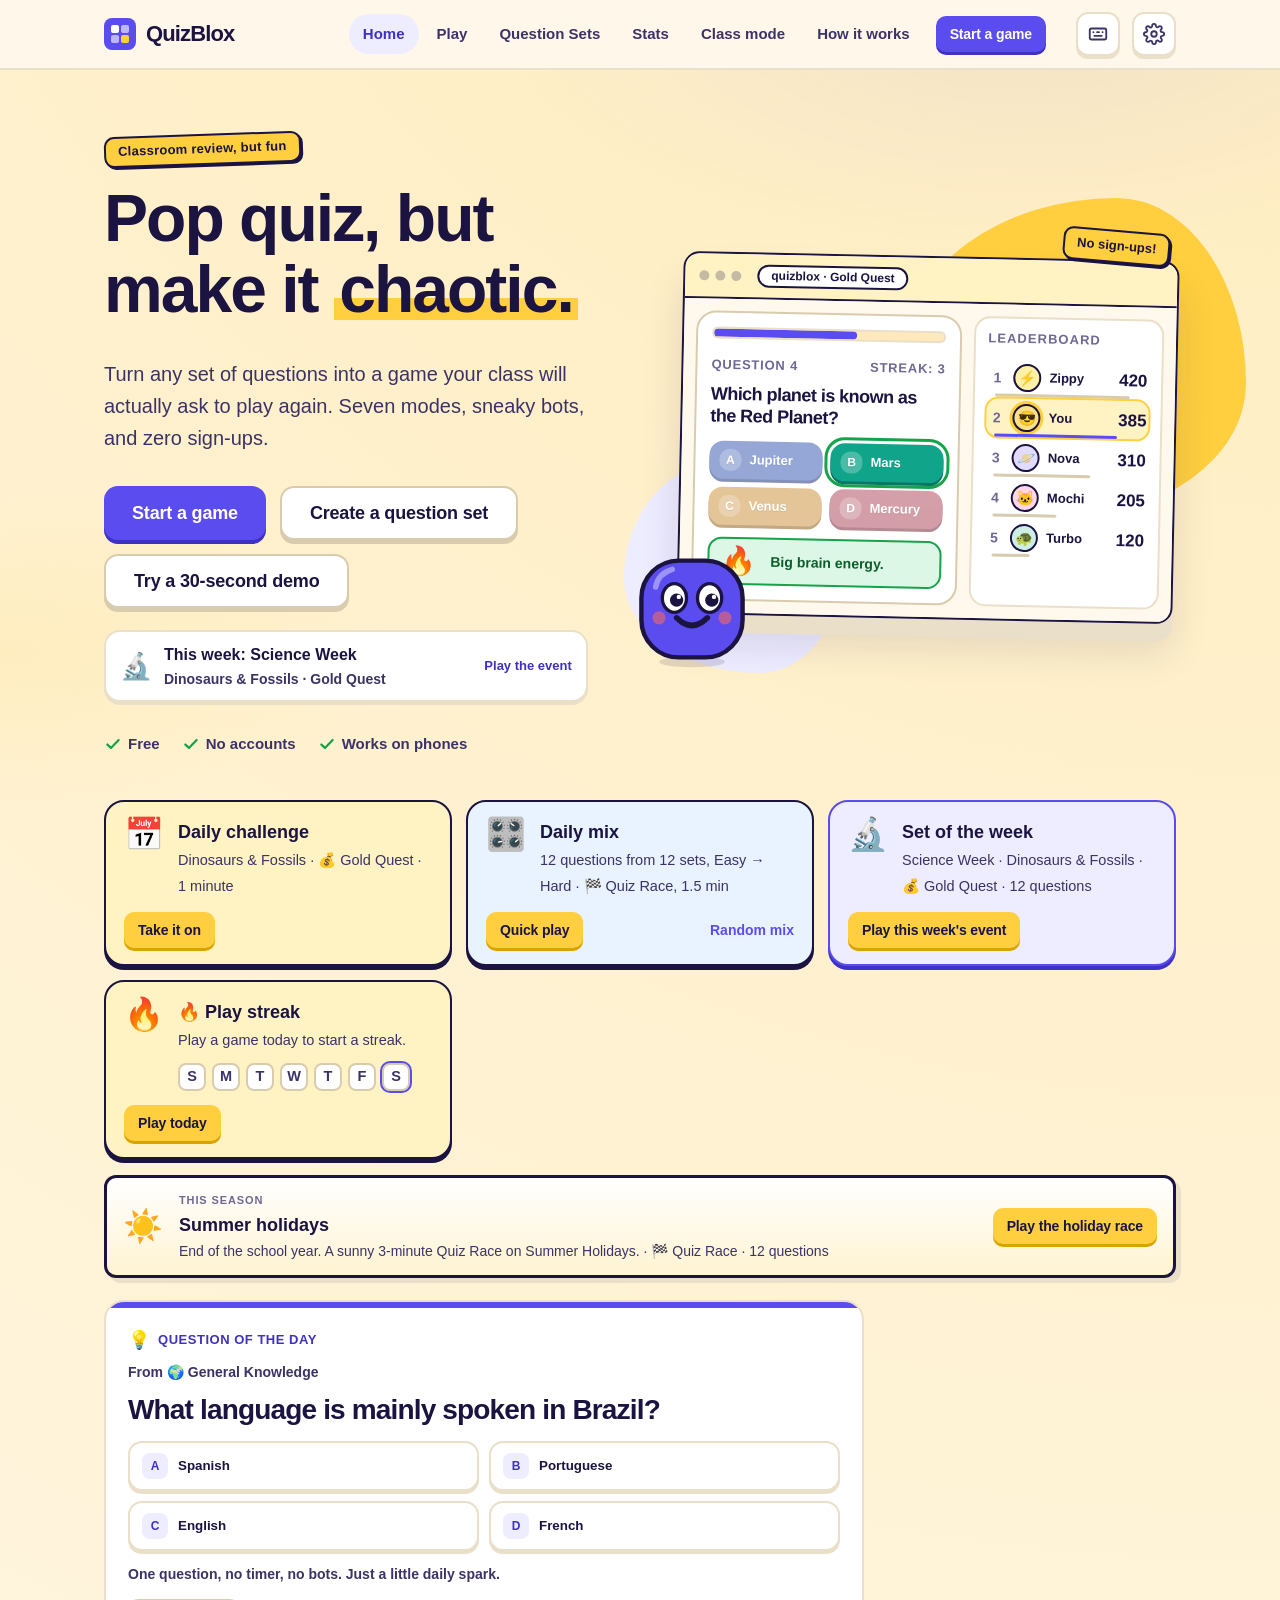
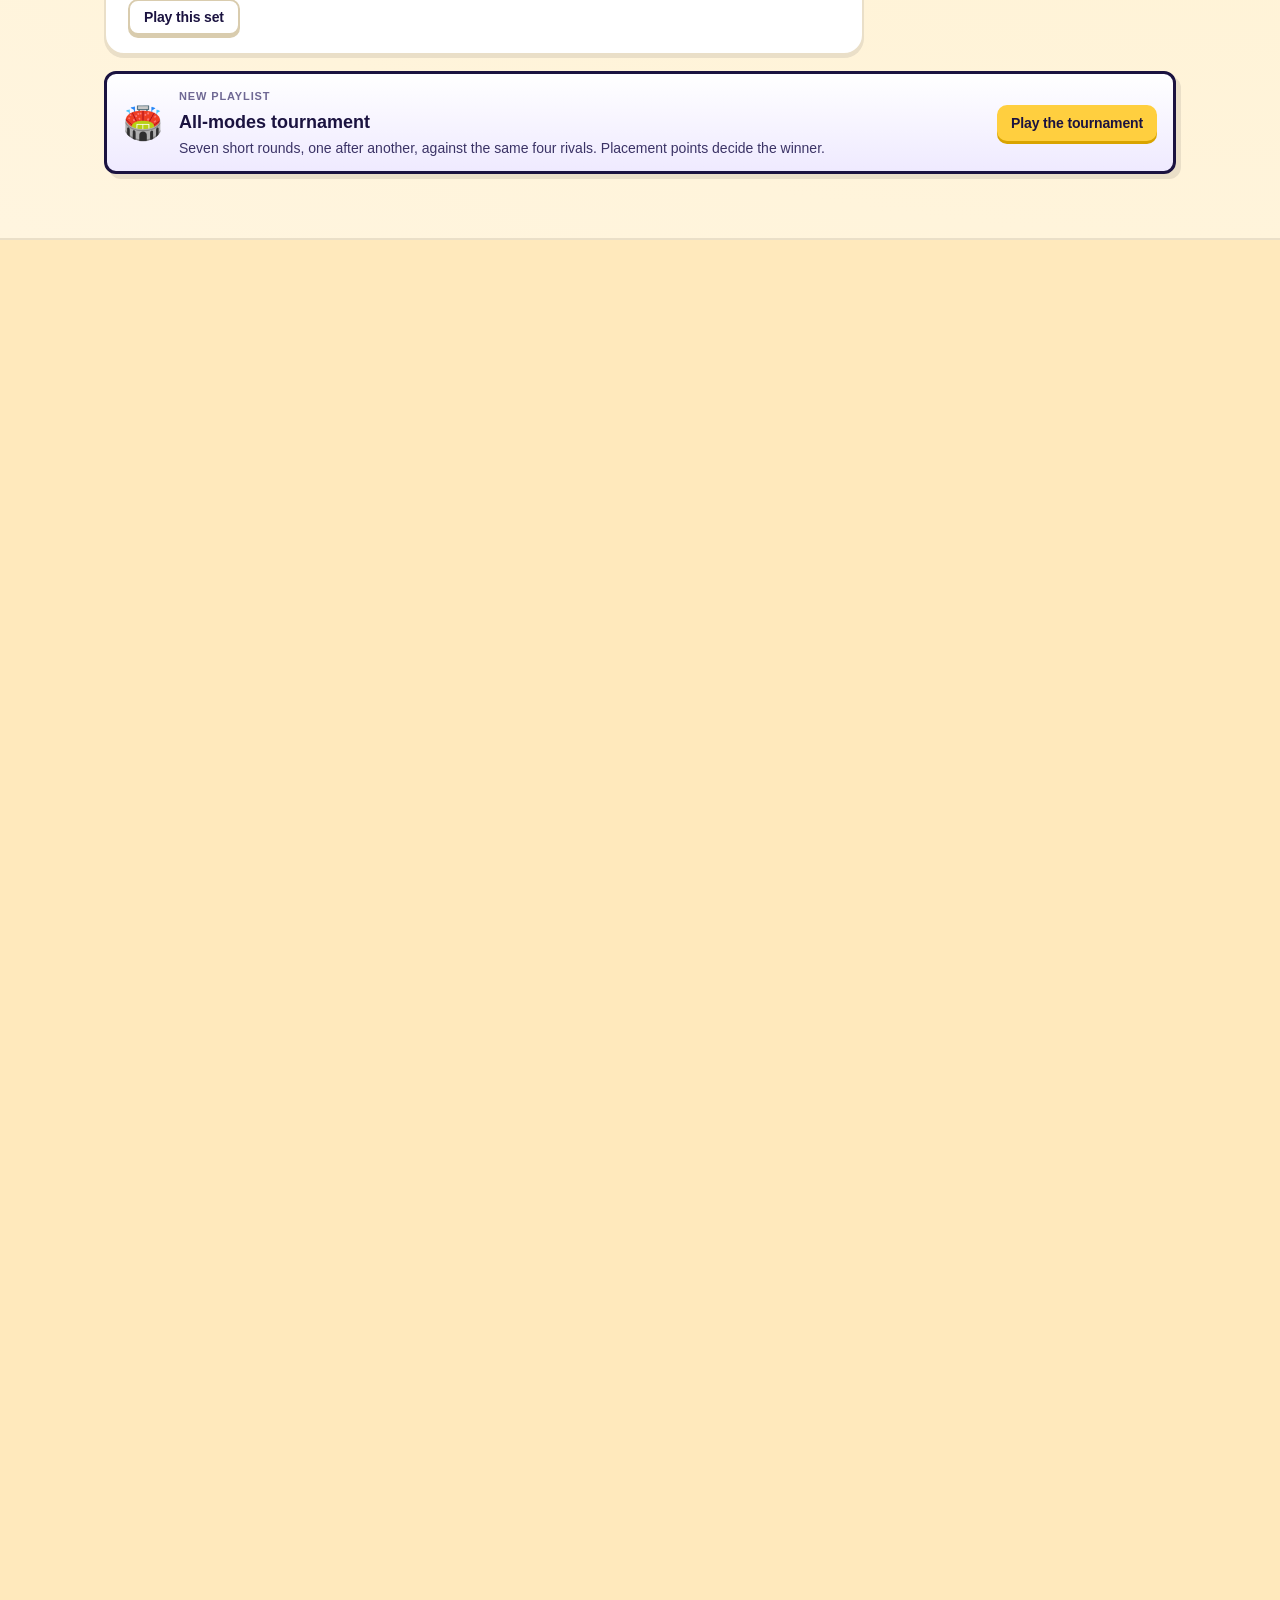
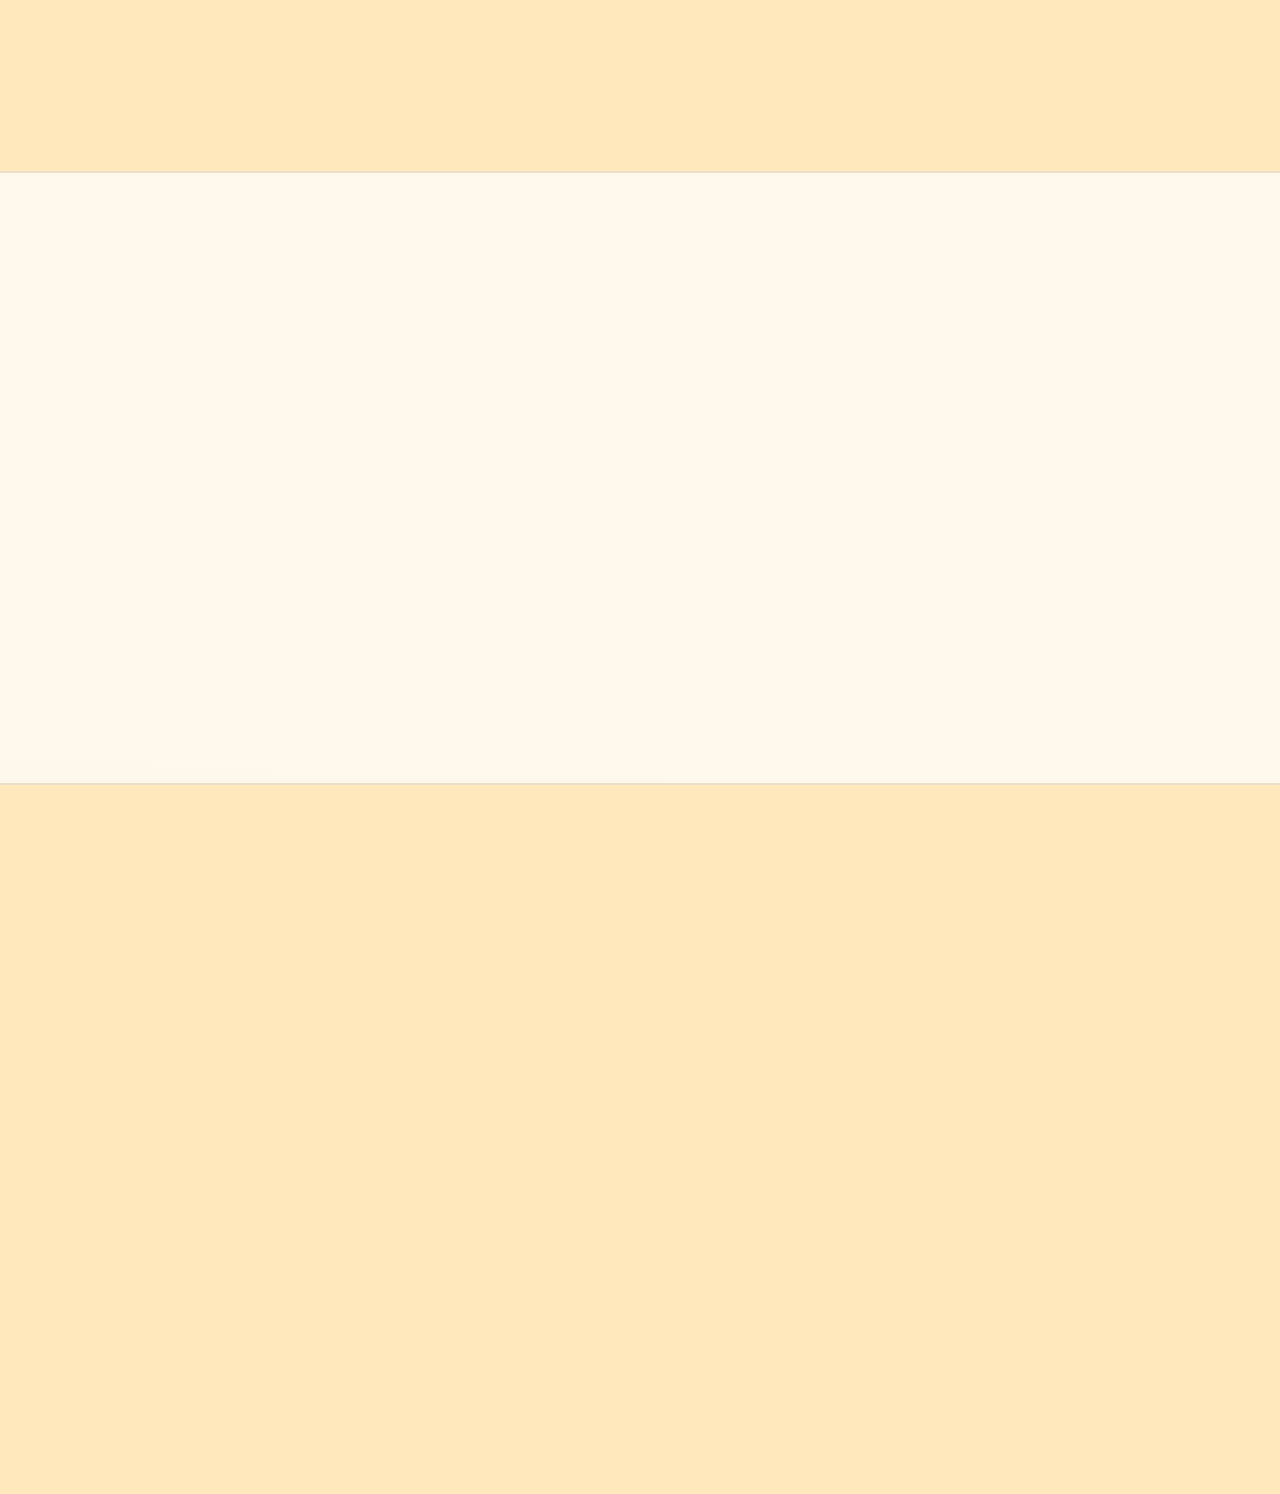
==== index.html @ b3613d6c "QuizBlox" ====
<!DOCTYPE html>
<html lang="en">
<head>
<meta charset="utf-8">
<meta name="viewport" content="width=device-width,initial-scale=1">
<title>QuizBlox – Classroom quiz games for review</title>
<meta name="description" content="QuizBlox is a free classroom quiz game. Build question sets, play seven game modes against bots, and review with a live leaderboard.">
<meta name="theme-color" content="#fff8ec">
<link rel="icon" href="favicon.svg" type="image/svg+xml">
<link rel="manifest" href="manifest.webmanifest">
<link rel="apple-touch-icon" href="icons/apple-touch-icon.png">
<meta name="apple-mobile-web-app-capable" content="yes">
<meta name="apple-mobile-web-app-title" content="QuizBlox">
<link rel="stylesheet" href="css/styles.css">
<link rel="prefetch" href="play.html">
<link rel="prefetch" href="js/game.js">
</head>
<body data-page="home">
<a class="skip-link" href="#main">Skip to content</a>
<header class="site-header"><div class="container header-in">
  <a class="brand" href="index.html" aria-label="QuizBlox home"><svg viewBox="0 0 32 32" aria-hidden="true"><rect width="32" height="32" rx="8" fill="#5b4cf0"/><rect x="7" y="7" width="8" height="8" rx="2" fill="#fff"/><rect x="17" y="7" width="8" height="8" rx="2" fill="#fff" opacity=".6"/><rect x="7" y="17" width="8" height="8" rx="2" fill="#fff" opacity=".6"/><rect x="17" y="17" width="8" height="8" rx="2" fill="#ffcf3f"/></svg><span>QuizBlox</span></a>
  <div class="header-tools"><button class="icon-btn" id="settingsBtn" aria-label="Settings" title="Settings"><svg viewBox="0 0 24 24" fill="none" stroke="currentColor" stroke-width="2" stroke-linecap="round" stroke-linejoin="round" aria-hidden="true"><circle cx="12" cy="12" r="3"/><path d="M19.4 15a1.7 1.7 0 00.3 1.8l.1.1a2 2 0 11-2.8 2.8l-.1-.1a1.7 1.7 0 00-1.8-.3 1.7 1.7 0 00-1 1.5V21a2 2 0 11-4 0v-.1a1.7 1.7 0 00-1.1-1.5 1.7 1.7 0 00-1.8.3l-.1.1a2 2 0 11-2.8-2.8l.1-.1a1.7 1.7 0 00.3-1.8 1.7 1.7 0 00-1.5-1H3a2 2 0 110-4h.1a1.7 1.7 0 001.5-1.1 1.7 1.7 0 00-.3-1.8l-.1-.1a2 2 0 112.8-2.8l.1.1a1.7 1.7 0 001.8.3H9a1.7 1.7 0 001-1.5V3a2 2 0 114 0v.1a1.7 1.7 0 001 1.5 1.7 1.7 0 001.8-.3l.1-.1a2 2 0 112.8 2.8l-.1.1a1.7 1.7 0 00-.3 1.8V9a1.7 1.7 0 001.5 1H21a2 2 0 110 4h-.1a1.7 1.7 0 00-1.5 1z"/></svg></button>
  <button class="nav-toggle" id="navToggle" aria-label="Open menu" aria-expanded="false" aria-controls="nav"><svg width="20" height="20" viewBox="0 0 20 20" fill="none" stroke="currentColor" stroke-width="1.8" stroke-linecap="round" aria-hidden="true"><path d="M3 5h14M3 10h14M3 15h14"/></svg></button></div>
  <nav class="nav" id="nav" aria-label="Main">
    <a href="index.html" data-nav="home">Home</a><a href="play.html" data-nav="play">Play</a><a href="sets.html" data-nav="sets">Question Sets</a><a href="stats.html" data-nav="stats">Stats</a><a href="teacher.html" data-nav="teacher">Class mode</a><a href="how-it-works.html" data-nav="how">How it works</a>
    <a class="btn btn-primary btn-sm nav-cta" href="play.html">Start a game</a>
  </nav>
</div></header>
<main id="main" tabindex="-1">

<section class="hero"><div class="container hero-grid">
  <div>
    <span class="eyebrow">Classroom review, but fun</span>
    <h1>Pop quiz, but make it <span class="hl">chaotic.</span></h1>
    <p class="lead">Turn any set of questions into a game your class will actually ask to play again. Seven modes, sneaky bots, and zero sign-ups.</p>
    <div class="btn-row"><a class="btn btn-primary btn-lg" href="play.html">Start a game</a><a class="btn btn-secondary btn-lg" href="sets.html#new">Create a question set</a></div>
    <div class="hero-meta"><span><svg viewBox="0 0 16 16" fill="none" stroke="currentColor" stroke-width="2" stroke-linecap="round" stroke-linejoin="round"><path d="M3 8.5l3.2 3L13 4.5"/></svg> Free</span><span><svg viewBox="0 0 16 16" fill="none" stroke="currentColor" stroke-width="2" stroke-linecap="round" stroke-linejoin="round"><path d="M3 8.5l3.2 3L13 4.5"/></svg> No accounts</span><span><svg viewBox="0 0 16 16" fill="none" stroke="currentColor" stroke-width="2" stroke-linecap="round" stroke-linejoin="round"><path d="M3 8.5l3.2 3L13 4.5"/></svg> Works on phones</span></div>
  </div>
  <div class="hero-art">
    <div class="blob b1"></div><div class="blob b2"></div>
    <span class="sticker">No sign-ups!</span>
    <div class="mock" aria-hidden="true">
      <div class="mock-bar"><i></i><i></i><i></i><span>quizblox &middot; Gold Quest</span></div>
      <div class="mock-body">
        <div class="q-card"><div class="tbar"><i style="width:62%"></i></div><div class="q-meta"><span>Question 4</span><span>Streak: 3</span></div>
          <h3 class="q-title" style="font-size:18px;margin:8px 0 14px">Which planet is known as the Red Planet?</h3>
          <div class="answers"><div class="answer t0 dim"><span class="badge">A</span><span class="t">Jupiter</span></div><div class="answer t1 right"><span class="badge">B</span><span class="t">Mars</span></div><div class="answer t2 dim"><span class="badge">C</span><span class="t">Venus</span></div><div class="answer t3 dim"><span class="badge">D</span><span class="t">Mercury</span></div></div>
          <div class="feedback ok show" style="margin-top:12px;padding:8px 12px;font-size:14px"><span class="fb-emoji">🔥</span><span>Big brain energy.</span></div></div>
        <div class="panel lb-panel"><h3>Leaderboard</h3><div class="lb-row "><span class="rk">1</span><span class="avatar " style="--bg:#fff0a8">⚡</span><span class="n">Zippy</span><span class="sc">420</span><span class="bar"><i style="width:92%"></i></span></div><div class="lb-row me"><span class="rk">2</span><span class="avatar me" style="--bg:#ffe08a">😎</span><span class="n">You</span><span class="sc">385</span><span class="bar"><i style="width:84%"></i></span></div><div class="lb-row "><span class="rk">3</span><span class="avatar " style="--bg:#e0dbff">🪐</span><span class="n">Nova</span><span class="sc">310</span><span class="bar"><i style="width:66%"></i></span></div><div class="lb-row "><span class="rk">4</span><span class="avatar " style="--bg:#ffd6e5">🐱</span><span class="n">Mochi</span><span class="sc">205</span><span class="bar"><i style="width:44%"></i></span></div><div class="lb-row "><span class="rk">5</span><span class="avatar " style="--bg:#cdeee6">🐢</span><span class="n">Turbo</span><span class="sc">120</span><span class="bar"><i style="width:26%"></i></span></div></div>
      </div>
    </div>
    <div class="mascot-wrap" aria-hidden="true"><svg class="mascot happy" viewBox="0 -12 120 134" role="img" aria-label="Blox, the QuizBlox mascot"><ellipse cx="60" cy="116" rx="30" ry="5" fill="#1b1340" opacity=".13"/><rect x="14" y="24" width="92" height="88" rx="34" fill="#5b4cf0" stroke="#1b1340" stroke-width="4"/><path d="M27 48 Q29 36 42 32" fill="none" stroke="#fff" stroke-width="5" stroke-linecap="round" opacity=".4"/><g class="eye"><ellipse cx="44" cy="58" rx="11" ry="13" fill="#fff" stroke="#1b1340" stroke-width="3"/><circle cx="46" cy="60" r="6" fill="#1b1340"/><circle cx="48" cy="57" r="2" fill="#fff"/></g><g class="eye"><ellipse cx="76" cy="58" rx="11" ry="13" fill="#fff" stroke="#1b1340" stroke-width="3"/><circle cx="78" cy="60" r="6" fill="#1b1340"/><circle cx="80" cy="57" r="2" fill="#fff"/></g><circle cx="30" cy="76" r="6" fill="#ff6b57" opacity=".55"/><circle cx="90" cy="76" r="6" fill="#ff6b57" opacity=".55"/><path d="M46 76 Q60 90 74 76" fill="none" stroke="#1b1340" stroke-width="5" stroke-linecap="round"/></svg></div>
  </div>
</div></section>

<section class="today"><div class="container"><div id="dailyWrap"></div><div id="seasonMount"></div><div id="qotdMount"></div><div id="tourneyMount"></div></div></section>

<section class="section section-tint"><div class="container">
  <div class="section-head"><span class="eyebrow">Why QuizBlox</span><h2>Review time that doesn't feel like review time.</h2><p>No setup, no logins, no downloads. Open it and play.</p></div>
  <div class="grid-3">
    <div class="card"><div class="icon-box v">✏️</div><h3>Your questions, your rules</h3><p>Write multiple-choice, true/false and type-the-answer questions (with emoji pictures) in a clean editor with optional per-question timers. Duplicate, tweak, reuse. Nobody judges your typos.</p></div>
    <div class="card"><div class="icon-box y">🎮</div><h3>Seven game modes</h3><p>Gold Quest adds treasure chests and mild chaos, Quiz Race rewards speed, Vault Heist is a lock-picking caper, Lucky Catch is a fishing frenzy and Café Rush is a counter-service scramble, Monster Brawl is a team-up against a very large boss and Rocket Race is a card-powered climb to space. All come with opponents who never complain about homework.</p></div>
    <div class="card"><div class="icon-box c">📱</div><h3>Runs on anything</h3><p>Laptops, tablets, phones, that one Chromebook from 2016. Your sets stay saved in your browser between visits.</p></div>
  </div>
</div></section>

<section class="section"><div class="container">
  <div class="section-head"><span class="eyebrow">How it works</span><h2>Three steps. Maybe four if you count snacks.</h2></div>
  <div class="steps">
    <div class="step"><h3>Write some questions</h3><p>Or borrow ours. We won't tell. Start with a built-in sample set or write your own in the editor.</p></div>
    <div class="step"><h3>Pick a mode</h3><p>Choose from seven game modes, then set a time limit, a goal and how brutal the bots should be.</p></div>
    <div class="step"><h3>Play, win, brag</h3><p>Climb the live leaderboard, then see your accuracy and streak stats at the end. Bragging optional but encouraged.</p></div>
  </div>
  <p style="margin-top:36px"><a href="how-it-works.html"><strong>Read the full guide &rarr;</strong></a></p>
</div></section>

<section class="section section-tint"><div class="container">
  <div class="section-head"><span class="eyebrow">Game modes</span><h2>Pick your flavour of competitive.</h2><p>Same questions, different pace. Switch any time.</p></div>
  <div class="grid-2">
    <div class="card mode-card gold"><div class="mode-top"><span class="mode-emoji">💰</span><h3>Gold Quest</h3></div><div class="mode-body"><p class="muted">Chests, chaos, and a goblin or two. Every correct answer earns a chest pick.</p>
      <ul><li>Choose from three mystery chests</li><li>Win gold, double up, or steal from a bot</li><li>Beware: some chests are hungry</li></ul><a class="btn btn-pop" href="play.html?mode=gold">Play Gold Quest</a></div></div>
    <div class="card mode-card race"><div class="mode-top"><span class="mode-emoji">🏁</span><h3>Quiz Race</h3></div><div class="mode-body"><p class="muted">Fast fingers, big streaks. The more you nail, the more points you rack up.</p>
      <ul><li>Points for every correct answer</li><li>Streak and speed bonuses</li><li>First to the goal, or top score at the buzzer</li></ul><a class="btn btn-primary" href="play.html?mode=race">Play Quiz Race</a></div></div>
    <div class="card mode-card heist"><div class="mode-top"><span class="mode-emoji">🔐</span><h3>Vault Heist</h3></div><div class="mode-body"><p class="muted">A steady hand beats a lucky guess. Every right answer earns you a shot at the vault.</p>
      <ul><li>Stop the sliding marker in the green zone</li><li>Hit dead centre to swipe cash from a rival</li><li>Miss and the alarm costs you</li></ul><a class="btn btn-primary" href="play.html?mode=heist">Play Vault Heist</a></div></div>
    <div class="card mode-card fish"><div class="mode-top"><span class="mode-emoji">🎣</span><h3>Lucky Catch</h3></div><div class="mode-body"><p class="muted">Hook it, reel it, brag about it. Bigger fish need faster fingers.</p>
      <ul><li>Mash the reel button before it escapes</li><li>Fish weigh from 1 kg to 25 kg (plus the odd boot)</li><li>Long streaks attract the big ones</li></ul><a class="btn btn-primary" href="play.html?mode=fish">Play Lucky Catch</a></div></div>
    <div class="card mode-card cafe"><div class="mode-top"><span class="mode-emoji">☕</span><h3>Café Rush</h3></div><div class="mode-body"><p class="muted">The queue is out the door and your memory is on trial. Right answers bring customers.</p>
      <ul><li>Tap items in the order the customer asks for</li><li>Patience bar ticking down, orders get longer</li><li>Tidy, speedy service earns big tips</li></ul><a class="btn btn-primary" href="play.html?mode=cafe">Play Café Rush</a></div></div>
    <div class="card mode-card brawl"><div class="mode-top"><span class="mode-emoji">👹</span><h3>Monster Brawl</h3></div><div class="mode-body"><p class="muted">Everyone vs one very large boss. Right answers power your attacks, and the top damage dealer wins the glory.</p>
      <ul><li>Choose a safe jab, a risky smash or a power-up</li><li>Shared boss health bar, bots chip in too</li><li>Bosses get enraged and use telegraphed special attacks</li><li>Team brawl in Class mode: one boss for the whole class</li></ul><a class="btn btn-primary" href="play.html?mode=brawl">Play Monster Brawl</a></div></div>
    <div class="card mode-card rocket"><div class="mode-top"><span class="mode-emoji">🚀</span><h3>Rocket Race</h3></div><div class="mode-body"><p class="muted">Fuel up with right answers, play your cards and race the bots&rsquo; rockets up to space. First to the top wins.</p>
      <ul><li>Boost for a jump, Shield to block, Sabotage the leader</li><li>Watch all five rockets climb a vertical track</li><li>Reach 100 km (space!) before the others</li></ul><a class="btn btn-primary" href="play.html?mode=rocket">Play Rocket Race</a></div></div>
    <div class="card mode-card teach"><div class="mode-top"><span class="mode-emoji">🧑‍🏫</span><h3>Class mode <span class="tag-teach">for teachers</span></h3></div><div class="mode-body"><p class="muted">Run one challenge for the whole class. No accounts, no server.</p>
      <ul><li>Share one link or a printed QR join card</li><li>Students send back a short result code</li><li>Leaderboard, most-missed questions, CSV and worksheets</li></ul><a class="btn btn-primary" href="teacher.html">Open Class mode</a></div></div>
  </div>
</div></section>

<section class="section"><div class="container"><div class="cta"><div class="cta-blob"></div><div class="cta-blob two"></div><h2>Ready to be slightly competitive?</h2><p>It takes less than a minute. Blox is already warming up.</p><a class="btn btn-pop btn-lg" href="play.html">Start a game</a><div class="mascot-wrap" aria-hidden="true"><svg class="mascot party" viewBox="0 -12 120 134" role="img" aria-label="Blox, the QuizBlox mascot"><ellipse cx="60" cy="116" rx="30" ry="5" fill="#1b1340" opacity=".13"/><rect x="14" y="24" width="92" height="88" rx="34" fill="#5b4cf0" stroke="#1b1340" stroke-width="4"/><path d="M27 48 Q29 36 42 32" fill="none" stroke="#fff" stroke-width="5" stroke-linecap="round" opacity=".4"/><g class="eye"><ellipse cx="44" cy="58" rx="11" ry="13" fill="#fff" stroke="#1b1340" stroke-width="3"/><circle cx="46" cy="60" r="6" fill="#1b1340"/><circle cx="48" cy="57" r="2" fill="#fff"/></g><g class="eye"><ellipse cx="76" cy="58" rx="11" ry="13" fill="#fff" stroke="#1b1340" stroke-width="3"/><circle cx="78" cy="60" r="6" fill="#1b1340"/><circle cx="80" cy="57" r="2" fill="#fff"/></g><circle cx="30" cy="76" r="6" fill="#ff6b57" opacity=".55"/><circle cx="90" cy="76" r="6" fill="#ff6b57" opacity=".55"/><path d="M44 72 Q60 100 76 72 Z" fill="#1b1340" stroke="#1b1340" stroke-width="3" stroke-linejoin="round"/><path d="M52 84 Q60 91 68 84" fill="#ff6b57"/><path d="M42 28 L60 -6 L78 28 Z" fill="#ffcf3f" stroke="#1b1340" stroke-width="4" stroke-linejoin="round"/><circle cx="60" cy="-7" r="6" fill="#ff6b57" stroke="#1b1340" stroke-width="3"/></svg></div></div></div></section>
</main>
<footer class="site-footer"><div class="container">
  <div class="foot-grid">
    <div><a class="brand" href="index.html"><svg viewBox="0 0 32 32" aria-hidden="true"><rect width="32" height="32" rx="8" fill="#5b4cf0"/><rect x="7" y="7" width="8" height="8" rx="2" fill="#fff"/><rect x="17" y="7" width="8" height="8" rx="2" fill="#fff" opacity=".6"/><rect x="7" y="17" width="8" height="8" rx="2" fill="#fff" opacity=".6"/><rect x="17" y="17" width="8" height="8" rx="2" fill="#ffcf3f"/></svg><span>QuizBlox</span></a>
      <p class="muted" style="margin-top:12px;max-width:360px">A free quiz game for classroom review. Runs entirely in your browser: no accounts, no tracking, no sudden pop-ups. Not responsible for outbreaks of enthusiasm.</p></div>
    <div><h4>Product</h4><ul><li><a href="play.html">Play</a></li><li><a href="sets.html">Question sets</a></li><li><a href="sets.html#new">Create a set</a></li><li><a href="stats.html">Your stats</a></li><li><a href="teacher.html">Class mode</a></li></ul></div>
    <div><h4>Learn</h4><ul><li><a href="how-it-works.html">How it works</a></li><li><a href="how-it-works.html#modes">Game modes</a></li><li><a href="how-it-works.html#faq">FAQ</a></li></ul></div>
  </div>
  <div class="foot-bottom"><button type="button" class="btn btn-secondary btn-sm" id="installBtn" hidden>Install QuizBlox as an app</button>&copy; <span id="year">2026</span> QuizBlox. Your question sets live in your browser, safe and snug.</div>
</div></footer>
<script src="js/samples.js"></script>
<script src="js/qtypes.js"></script>
<script src="js/common.js"></script>
<script src="js/home.js"></script>
</body></html>
---- css/styles.css ----
/* QuizBlox – shared stylesheet (slick + playful) */
:root{
  --bg:#fff8ec;--bg-2:#fff1d6;--surface:#fff;--ink:#1b1340;--ink-2:#3b3366;--muted:#6f6894;--line:#eadfc8;--line-2:#d9ccae;
  --brand:#5b4cf0;--brand-d:#3f31c4;--brand-tint:#eeecff;--brand-line:#c9c3ff;
  --pop:#ffcf3f;--pop-d:#d9a400;--pop-tint:#fff3c4;--coral:#ff6b57;--coral-d:#d9442f;
  --ok:#16a34a;--ok-tint:#dcf7e6;--bad:#e5484d;--bad-tint:#ffe3e3;
  --tA:#3d6df0;--dA:#2848b8;--tB:#10a58a;--dB:#0a7664;--tC:#f29a1f;--dC:#b86d06;--tD:#e5526b;--dD:#a8334a;
  --r:12px;--r-lg:16px;--sh:0 3px 0 var(--line);--sh-lg:0 6px 0 var(--line);
  --font:-apple-system,BlinkMacSystemFont,"Segoe UI",Inter,Roboto,"Helvetica Neue",Arial,sans-serif;
  --head:ui-rounded,"SF Pro Rounded","Nunito","Quicksand","Arial Rounded MT Bold",-apple-system,"Segoe UI",Inter,Roboto,sans-serif;
}
*{box-sizing:border-box}
html{-webkit-text-size-adjust:100%}
body{margin:0;font-family:var(--font);font-size:16px;line-height:1.6;color:var(--ink);background:var(--bg);-webkit-font-smoothing:antialiased;overflow-x:hidden}
img,svg{max-width:100%}
a{color:var(--brand);text-decoration:none;font-weight:600}a:hover{text-decoration:underline}
h1,h2,h3,h4{margin:0 0 .5em;line-height:1.08;letter-spacing:-.03em;font-weight:800;font-family:var(--head);color:var(--ink)}
h1{font-size:clamp(38px,6vw,66px);letter-spacing:-.04em}
h2{font-size:clamp(28px,4vw,42px)}h3{font-size:20px;letter-spacing:-.02em;line-height:1.25}
p{margin:0 0 1em}
.container{width:100%;max-width:1120px;margin:0 auto;padding:0 24px}
.narrow{max-width:780px}
.muted{color:var(--muted)}
.sr-only{position:absolute;width:1px;height:1px;overflow:hidden;clip:rect(0 0 0 0);white-space:nowrap}
:focus-visible{outline:3px solid var(--brand);outline-offset:2px;border-radius:6px}
.hl{background:linear-gradient(transparent 62%,var(--pop) 62% 92%,transparent 92%);padding:0 .08em}
.hl-brand{color:var(--brand)}

/* header */
.site-header{position:sticky;top:0;z-index:40;background:rgba(255,248,236,.94);backdrop-filter:blur(8px);border-bottom:2px solid var(--line)}
.header-in{display:flex;align-items:center;justify-content:space-between;height:68px;gap:16px}
.brand{display:inline-flex;align-items:center;gap:10px;font-family:var(--head);font-weight:800;font-size:22px;letter-spacing:-.04em;color:var(--ink)}
.brand:hover{text-decoration:none}
.brand svg{width:32px;height:32px;flex:none;transition:transform .2s}
.brand:hover svg{transform:rotate(-8deg) scale(1.08)}
.nav{display:flex;align-items:center;gap:4px}
.nav a:not(.btn){color:var(--ink-2);font-size:15px;font-weight:700;padding:8px 14px;border-radius:99px}
.nav a:not(.btn):hover{background:var(--bg-2);text-decoration:none;color:var(--ink)}
.nav a[aria-current=page]:not(.btn){color:var(--brand-d);background:var(--brand-tint)}
.nav .nav-cta{margin-left:8px}
.nav-toggle{display:none;background:#fff;border:2px solid var(--line);border-radius:var(--r);width:44px;height:44px;align-items:center;justify-content:center;cursor:pointer;color:var(--ink);box-shadow:var(--sh)}
@media(max-width:760px){
  .nav-toggle{display:inline-flex}
  .nav{display:none;position:absolute;top:68px;left:0;right:0;background:var(--bg);border-bottom:2px solid var(--line);flex-direction:column;align-items:stretch;padding:12px 16px 16px;gap:2px}
  .nav.open{display:flex}
  .nav a:not(.btn){padding:12px 14px;border-radius:var(--r)}
  .nav .nav-cta{margin:8px 0 0}
}

/* buttons: chunky press */
.btn{--c:var(--brand);--d:var(--brand-d);--t:#fff;display:inline-flex;align-items:center;justify-content:center;gap:8px;height:44px;padding:0 20px;font:inherit;font-family:var(--head);font-size:16px;font-weight:800;letter-spacing:-.01em;border-radius:var(--r);border:0;background:var(--c);color:var(--t);box-shadow:0 4px 0 var(--d);cursor:pointer;transition:transform .08s,box-shadow .08s,filter .12s;text-decoration:none;white-space:nowrap;line-height:1;position:relative}
.btn:hover{text-decoration:none;transform:translateY(-1px);box-shadow:0 5px 0 var(--d);filter:brightness(1.05)}
.btn:active{transform:translateY(4px);box-shadow:0 0 0 var(--d)}
.btn-primary{--c:var(--brand);--d:var(--brand-d)}
.btn-pop{--c:var(--pop);--d:var(--pop-d);--t:var(--ink)}
.btn-secondary{--c:#fff;--d:var(--line-2);--t:var(--ink);border:2px solid var(--line-2);box-shadow:0 4px 0 var(--line-2)}
.btn-ghost{--c:transparent;--d:transparent;--t:var(--ink-2);box-shadow:none}.btn-ghost:hover{background:var(--bg-2);box-shadow:none;transform:none}.btn-ghost:active{transform:none}
.btn-danger{--c:#fff;--d:#f2c2c4;--t:var(--bad);border:2px solid #f2c2c4;box-shadow:0 4px 0 #f2c2c4}
.btn-solid-danger{--c:var(--bad);--d:#a82a2f}
.btn-lg{height:54px;padding:0 28px;font-size:18px;border-radius:14px}
.btn-sm{height:36px;padding:0 14px;font-size:14px;border-radius:10px;box-shadow:0 3px 0 var(--d)}
.btn-sm:hover{box-shadow:0 4px 0 var(--d)}.btn-secondary.btn-sm,.btn-danger.btn-sm{box-shadow:0 3px 0 var(--d)}
.btn:disabled{opacity:.5;cursor:not-allowed;transform:none}
.btn-row{display:flex;gap:14px;flex-wrap:wrap;align-items:center}

/* sections / bits */
.section{padding:96px 0;position:relative}
.section-tint{background:var(--bg-2);border-top:2px solid var(--line);border-bottom:2px solid var(--line)}
.eyebrow{display:inline-block;font-size:13px;font-weight:800;color:var(--ink);background:var(--pop);border:2px solid var(--ink);border-radius:10px;padding:3px 12px;letter-spacing:.02em;margin-bottom:18px;transform:rotate(-2deg);box-shadow:2px 2px 0 var(--ink)}
.section-head{max-width:640px;margin-bottom:52px}
.section-head p{color:var(--muted);font-size:18px}
.sticker{display:inline-block;background:var(--pop);color:var(--ink);border:2px solid var(--ink);border-radius:10px;padding:4px 12px;font-family:var(--head);font-weight:800;font-size:13px;transform:rotate(-4deg);box-shadow:2px 2px 0 var(--ink);white-space:nowrap}
.sticker.violet{background:var(--brand);color:#fff}.sticker.coral{background:var(--coral);color:#fff}

/* hero */
.hero{padding:64px 0 100px;position:relative;overflow:hidden}
.hero-grid{display:grid;grid-template-columns:minmax(0,1fr) minmax(0,1.1fr);gap:56px;align-items:center;position:relative;z-index:1}
.hero p.lead{font-size:20px;color:var(--ink-2);max-width:520px;margin:22px 0 32px}
.hero-meta{display:flex;gap:10px 22px;flex-wrap:wrap;margin-top:30px;color:var(--ink-2);font-size:15px;font-weight:600}
.hero-meta span{display:inline-flex;align-items:center;gap:6px}
.hero-meta svg{width:18px;height:18px;color:var(--ok)}
.hero-art{position:relative;padding:28px 0 44px 36px}
.blob{position:absolute;z-index:0;pointer-events:none}
.blob.b1{width:340px;height:320px;background:var(--pop);border-radius:62% 38% 55% 45%/48% 58% 42% 52%;right:-70px;top:-30px}
.blob.b2{width:220px;height:210px;background:var(--brand-tint);border-radius:44% 56% 38% 62%/55% 45% 55% 45%;left:-20px;bottom:-10px}
.hero-art .mock{position:relative;z-index:1;transform:rotate(1.2deg)}
.hero-art .mascot-wrap{position:absolute;left:-18px;bottom:-6px;z-index:2;width:116px}
.hero-art .sticker{position:absolute;z-index:3;right:6px;top:2px;transform:rotate(5deg)}
.hero-art .sticker.s2{right:auto;left:70px;top:auto;bottom:-6px;transform:rotate(-4deg)}
@media(max-width:900px){.hero{padding:36px 0 64px}.hero-grid{grid-template-columns:1fr;gap:32px}.section{padding:64px 0}.hero-art{padding:20px 0 36px 10px}.blob.b1{right:-90px}}

/* mascot */
.mascot{display:block;width:100%;height:auto;overflow:visible;animation:bob 3s ease-in-out infinite}
.mascot .eye{transform-box:fill-box;transform-origin:center;animation:blink 4.5s infinite}
.mascot.sad{animation:none}
@keyframes bob{0%,100%{transform:translateY(0) rotate(-1.5deg)}50%{transform:translateY(-6px) rotate(1.5deg)}}
@keyframes blink{0%,94%,100%{transform:scaleY(1)}97%{transform:scaleY(.1)}}

/* mock window */
.mock{background:#fff;border:2px solid var(--ink);border-radius:var(--r-lg);box-shadow:6px 6px 0 var(--ink);overflow:hidden}
.mock-bar{display:flex;align-items:center;gap:6px;padding:10px 14px;border-bottom:2px solid var(--ink);background:var(--pop-tint)}
.mock-bar i{width:10px;height:10px;border-radius:50%;background:var(--ink);opacity:.25}
.mock-bar span{margin-left:10px;font-size:12px;font-weight:700;color:var(--ink);background:#fff;border:2px solid var(--ink);border-radius:99px;padding:0 12px}
.mock-body{display:grid;grid-template-columns:minmax(0,1fr) 190px;gap:12px;padding:12px;background:var(--bg)}
.mock .q-card{padding:14px;box-shadow:none}
.mock .answers{gap:8px}.mock .answer{padding:8px 10px;font-size:13px;min-height:0;gap:8px;box-shadow:0 3px 0 var(--d)}.mock .answer .badge{width:22px;height:22px;font-size:12px}.mock .answer .t{word-break:normal}
.mock .answer.right{box-shadow:0 3px 0 var(--d),0 0 0 3px #fff,0 0 0 6px var(--ok)}
.mock .answer.right:after{display:none}
.mock .lb-panel{padding:12px;box-shadow:none}.mock .lb-row{padding:5px 2px;font-size:13px;grid-template-columns:16px 28px minmax(0,1fr) auto;gap:8px}.mock .avatar{--s:28px!important}
.mock .feedback{animation:none}
@media(max-width:560px){.mock-body{grid-template-columns:1fr}.mock .lb-panel{display:none}.hero-art .mascot-wrap{width:84px}}

/* cards / features */
.grid-3{display:grid;grid-template-columns:repeat(3,minmax(0,1fr));gap:24px}
.grid-2{display:grid;grid-template-columns:repeat(2,minmax(0,1fr));gap:24px}
@media(max-width:900px){.grid-3,.grid-2{grid-template-columns:1fr}}
.card{background:#fff;border:2px solid var(--line);border-radius:var(--r-lg);padding:28px;box-shadow:var(--sh-lg);transition:transform .18s,box-shadow .18s}
.card:hover{transform:translateY(-4px) rotate(-.5deg);box-shadow:0 10px 0 var(--line)}
.card h3{margin-top:18px}
.card p{color:var(--muted);margin:0}
.icon-box{width:52px;height:52px;border-radius:14px;display:grid;place-items:center;font-size:26px;border:2px solid var(--ink);box-shadow:2px 2px 0 var(--ink);transform:rotate(-4deg);transition:transform .2s}
.card:hover .icon-box{transform:rotate(6deg) scale(1.08)}
.icon-box.v{background:var(--brand-tint)}.icon-box.y{background:var(--pop)}.icon-box.c{background:#ffd9d2}
.steps{display:grid;grid-template-columns:repeat(3,minmax(0,1fr));gap:32px;counter-reset:s}
.step{position:relative}
.step:before{counter-increment:s;content:counter(s);display:grid;place-items:center;width:48px;height:48px;border-radius:50%;background:var(--brand);color:#fff;font-family:var(--head);font-size:24px;font-weight:800;box-shadow:0 4px 0 var(--brand-d);margin-bottom:16px;transform:rotate(-6deg)}
.step:nth-child(2):before{background:var(--pop);color:var(--ink);box-shadow:0 4px 0 var(--pop-d)}.step:nth-child(3):before{background:var(--coral);box-shadow:0 4px 0 var(--coral-d)}
.step p{color:var(--muted)}
@media(max-width:900px){.steps{grid-template-columns:1fr;gap:28px}}
.mode-card{display:flex;flex-direction:column;padding:0;overflow:hidden}
.mode-card .mode-top{padding:24px 28px;border-bottom:2px solid var(--line);display:flex;align-items:center;gap:14px}
.mode-card.gold .mode-top{background:var(--pop-tint)}.mode-card.race .mode-top{background:var(--brand-tint)}
.mode-card .mode-top h3{margin:0}
.mode-card .mode-emoji{font-size:34px;line-height:1}
.mode-card .mode-body{padding:24px 28px 28px;display:flex;flex-direction:column;flex:1}
.mode-card ul{margin:0 0 24px;padding:0;list-style:none;color:var(--ink-2);font-size:16px}
.mode-card li{padding:6px 0 6px 28px;position:relative}
.mode-card li:before{content:"★";position:absolute;left:2px;top:6px;color:var(--pop-d)}
.mode-card.race li:before{color:var(--brand)}
.mode-card .btn{margin-top:auto;align-self:flex-start}
.cta{background:var(--brand);color:#fff;border-radius:24px;padding:64px 32px;text-align:center;position:relative;overflow:hidden;border:2px solid var(--ink);box-shadow:8px 8px 0 var(--ink)}
.cta h2{color:#fff;position:relative}.cta p{color:#dcd8ff;font-size:19px;margin-bottom:28px;position:relative}
.cta .btn{position:relative}
.cta .cta-blob{position:absolute;width:260px;height:240px;background:var(--pop);border-radius:55% 45% 40% 60%/50% 60% 40% 50%;right:-60px;top:-70px;opacity:.95}
.cta .cta-blob.two{background:#7d70ff;left:-70px;right:auto;top:auto;bottom:-90px;width:240px}
.cta .mascot-wrap{position:absolute;right:56px;bottom:-4px;width:110px}
@media(max-width:700px){.cta .mascot-wrap{display:none}.cta{padding:48px 24px}}

/* footer */
.site-footer{background:var(--ink);color:#c9c4e6;padding:56px 0 32px;font-size:15px}
.foot-grid{display:grid;grid-template-columns:1.6fr 1fr 1fr;gap:32px}
.site-footer h4{font-size:13px;text-transform:uppercase;letter-spacing:.08em;color:#8f88c4;margin-bottom:14px;font-family:var(--font);font-weight:800}
.site-footer ul{list-style:none;margin:0;padding:0}.site-footer li{margin-bottom:8px}
.site-footer a{color:#e7e4ff;font-weight:500}.site-footer .brand{color:#fff}.site-footer .muted{color:#9a94c9}
.foot-bottom{margin-top:36px;padding-top:20px;border-top:1px solid #35295f;color:#8f88c4;font-size:14px}
@media(max-width:700px){.foot-grid{grid-template-columns:1fr 1fr}.foot-grid>:first-child{grid-column:1/-1}}

/* page header */
.page-head{padding:44px 0 28px}
.page-head h1{font-size:clamp(32px,5vw,48px);margin-bottom:10px}
.page-head p{color:var(--muted);margin:0;font-size:18px}
main{min-height:60vh}
.page-body{padding-bottom:80px}

/* panels / forms */
.panel{background:#fff;border:2px solid var(--line);border-radius:var(--r-lg);padding:24px;box-shadow:var(--sh-lg)}
.panel + .panel{margin-top:16px}
.label{display:block;font-size:14px;font-weight:800;color:var(--ink);margin-bottom:10px;font-family:var(--head)}
.group{margin-bottom:30px}.group:last-child{margin-bottom:0}
.input,.textarea{width:100%;font:inherit;font-size:16px;font-weight:600;color:var(--ink);background:#fffdf8;border:2px solid var(--line-2);border-radius:var(--r);padding:11px 14px;line-height:1.4}
.input:focus,.textarea:focus{outline:none;border-color:var(--brand);box-shadow:0 0 0 4px rgba(91,76,240,.15)}
.textarea{resize:vertical}
.seg{display:inline-flex;flex-wrap:wrap;gap:8px}
.seg button{font:inherit;font-family:var(--head);font-size:15px;font-weight:800;background:#fff;border:2px solid var(--line-2);color:var(--ink-2);padding:8px 16px;border-radius:99px;cursor:pointer;box-shadow:0 3px 0 var(--line-2);transition:transform .08s,box-shadow .08s}
.seg button:hover{transform:translateY(-1px);border-color:var(--brand-line)}
.seg button:active{transform:translateY(3px);box-shadow:none}
.seg button.on{background:var(--brand);border-color:var(--brand);color:#fff;box-shadow:0 3px 0 var(--brand-d)}
.seg.emoji button{padding:4px 10px;font-size:22px;line-height:1.4}
.choice-grid{display:grid;grid-template-columns:repeat(auto-fill,minmax(220px,1fr));gap:12px}
.choice{text-align:left;font:inherit;background:#fff;border:2px solid var(--line-2);border-radius:14px;padding:14px 18px;cursor:pointer;color:var(--ink);box-shadow:0 4px 0 var(--line-2);display:flex;flex-direction:column;gap:2px;transition:transform .1s,border-color .12s,box-shadow .1s}
.choice:hover{transform:translateY(-2px);border-color:var(--brand-line)}
.choice:active{transform:translateY(3px);box-shadow:0 1px 0 var(--line-2)}
.choice.on{border-color:var(--brand);background:var(--brand-tint);box-shadow:0 4px 0 var(--brand)}
.choice b{font-family:var(--head);font-size:17px;font-weight:800;letter-spacing:-.01em}.choice span{font-size:14px;color:var(--muted)}
.choice.mode{padding:18px 20px}.choice.mode span{line-height:1.5;margin-top:4px}
.choice.mode b{display:flex;align-items:center;gap:10px}
.setup-grid{display:grid;grid-template-columns:minmax(0,1fr) 330px;gap:24px;align-items:start}
@media(max-width:900px){.setup-grid{grid-template-columns:1fr}}
.summary{position:sticky;top:92px}
.summary dt{font-size:13px;color:var(--muted);font-weight:600}.summary dd{margin:0 0 14px;font-weight:800;font-family:var(--head);font-size:17px}
.kbd{display:inline-block;min-width:22px;padding:1px 6px;border:2px solid var(--line-2);border-bottom-width:3px;border-radius:6px;font-size:12px;font-weight:800;color:var(--ink-2);text-align:center;background:#fff;line-height:1.4}

/* avatar: emoji in coloured circle */
.avatar{--s:36px;--bg:var(--brand-tint);width:var(--s);height:var(--s);border-radius:50%;background:var(--bg);border:2px solid var(--ink);display:inline-grid;place-items:center;font-size:calc(var(--s)*.52);line-height:1;flex:none}
.avatar.me{box-shadow:0 0 0 3px var(--pop)}

/* game */
.hud{display:flex;gap:12px;align-items:center;flex-wrap:wrap;margin:24px 0 18px}
.stat-pill{display:inline-flex;align-items:baseline;gap:8px;background:#fff;border:2px solid var(--line-2);border-radius:99px;padding:7px 16px;box-shadow:0 3px 0 var(--line-2);font-size:14px;color:var(--muted);font-weight:600}
.stat-pill b{font-size:19px;color:var(--ink);font-variant-numeric:tabular-nums;font-weight:800;font-family:var(--head)}
.stat-pill.low{border-color:var(--bad);box-shadow:0 3px 0 var(--bad)}.stat-pill.low b{color:var(--bad);animation:pulse .6s infinite}
.stat-pill.score{background:var(--pop);border-color:var(--ink);box-shadow:0 3px 0 var(--ink);color:var(--ink)}
.stat-pill.score b{font-size:22px}
@keyframes pulse{50%{transform:scale(1.15)}}
.game-grid{display:grid;grid-template-columns:minmax(0,1fr) 310px;gap:24px;align-items:start}
@media(max-width:900px){.game-grid{grid-template-columns:1fr}.lb-panel{order:2}}
.q-card{background:#fff;border:2px solid var(--line-2);border-radius:20px;padding:26px;box-shadow:0 6px 0 var(--line-2);position:relative}
.tbar{height:12px;background:var(--bg-2);border:2px solid var(--line);border-radius:99px;overflow:hidden}
.tbar i{display:block;height:100%;width:100%;background:var(--brand);border-radius:99px}
.tbar i.low{background:var(--coral)}
.q-meta{display:flex;justify-content:space-between;margin:16px 0 4px;font-size:13px;color:var(--muted);font-weight:800;text-transform:uppercase;letter-spacing:.06em}
.q-title{font-size:clamp(22px,3vw,32px);font-weight:800;letter-spacing:-.03em;line-height:1.2;margin:8px 0 26px}
.answers{display:grid;grid-template-columns:1fr 1fr;gap:14px}
.answers.chests{grid-template-columns:repeat(3,1fr)}
@media(max-width:560px){.answers{grid-template-columns:1fr}.answers.chests{grid-template-columns:1fr 1fr 1fr;gap:8px}}
.answer{--c:var(--tA);--d:var(--dA);display:flex;align-items:center;gap:14px;text-align:left;font:inherit;font-size:18px;font-weight:700;color:#fff;background:var(--c);border:0;border-radius:14px;padding:16px 18px;min-height:76px;cursor:pointer;box-shadow:0 6px 0 var(--d);transition:transform .08s,box-shadow .08s,opacity .15s,filter .15s;position:relative;text-shadow:0 1px 0 rgba(0,0,0,.15)}
.answer.t1{--c:var(--tB);--d:var(--dB)}.answer.t2{--c:var(--tC);--d:var(--dC)}.answer.t3{--c:var(--tD);--d:var(--dD)}
.answer:hover:not(:disabled){transform:translateY(-2px);box-shadow:0 8px 0 var(--d)}
.answer:active:not(:disabled){transform:translateY(5px);box-shadow:0 1px 0 var(--d)}
.answer .badge{flex:none;width:34px;height:34px;border-radius:10px;background:rgba(255,255,255,.24);display:grid;place-items:center;font-family:var(--head);font-size:17px;font-weight:800}
.answer .t{flex:1;word-break:break-word}
.answer .key{flex:none;font-size:12px;color:rgba(255,255,255,.85);border:2px solid rgba(255,255,255,.4);border-radius:6px;padding:0 6px;font-weight:800}
@media(hover:none){.answer .key{display:none}}
.answer:disabled{cursor:default}
.answer.dim{opacity:.35;filter:saturate(.6)}
.answer.right{box-shadow:0 6px 0 var(--d),0 0 0 4px var(--bg),0 0 0 8px var(--ok);animation:hop .35s;z-index:1}
.answer.right:after,.answer.wrong:after{position:absolute;right:14px;top:-12px;width:30px;height:30px;border-radius:50%;display:grid;place-items:center;font-size:17px;font-weight:800;border:2px solid var(--ink);color:#fff}
.answer.right:after{content:"✓";background:var(--ok)}
.answer.wrong{filter:saturate(.5) brightness(.9);animation:nudge .3s;box-shadow:0 6px 0 var(--d),0 0 0 4px var(--bg),0 0 0 8px var(--bad)}
.answer.wrong:after{content:"✗";background:var(--bad)}
@keyframes nudge{25%{transform:translateX(-6px)}75%{transform:translateX(6px)}}
@keyframes hop{40%{transform:translateY(-8px) scale(1.02)}}
.feedback{display:none;align-items:center;gap:14px;margin-top:22px;padding:14px 18px;border-radius:14px;font-size:17px;font-weight:800;font-family:var(--head);border:2px solid}
.feedback.show{display:flex;animation:pop .22s cubic-bezier(.3,1.6,.5,1)}
.feedback small{font-family:var(--font);font-weight:600;opacity:.9;font-size:14.5px;display:block}
.feedback .fb-emoji{font-size:28px;line-height:1}
.feedback.ok{background:var(--ok-tint);color:#0b5d2a;border-color:var(--ok)}
.feedback.no{background:var(--bad-tint);color:#8f1d22;border-color:var(--bad)}
@keyframes pop{from{transform:scale(.9);opacity:0}}
.chest{font:inherit;background:#fff;border:2px solid var(--line-2);border-radius:16px;padding:14px 8px 12px;cursor:pointer;display:flex;flex-direction:column;align-items:center;gap:6px;min-height:196px;color:var(--ink);box-shadow:0 5px 0 var(--line-2);transition:transform .1s,border-color .12s}
.chest:hover:not(:disabled){transform:translateY(-4px) rotate(-1.5deg);border-color:var(--brand)}
.chest:hover:not(:disabled) svg{animation:wiggle .5s}
@keyframes wiggle{25%{transform:rotate(-5deg)}75%{transform:rotate(5deg)}}
.chest svg{width:100%;max-width:100px;overflow:visible}
.chest .lid{transition:transform .25s cubic-bezier(.3,1.6,.5,1)}
.chest.open .lid{transform:translateY(-16px) rotate(-8deg)}
.chest .res{font-size:15px;font-weight:800;text-align:center;min-height:3.2em;line-height:1.3;color:var(--ink-2);font-family:var(--head)}
.chest.picked{border-color:var(--ink);background:var(--pop-tint);box-shadow:0 5px 0 var(--ink)}
.chest.good .res{color:#0b6b32}.chest.bad .res{color:var(--bad)}
.chest.faded{opacity:.6}.chest:disabled{cursor:default}
.chest .key{font-size:12px;color:var(--muted);border:2px solid var(--line-2);border-radius:6px;padding:0 6px;background:#fff;font-weight:800}
.lb-panel{padding:18px}
.lb-panel h3{font-size:13px;text-transform:uppercase;letter-spacing:.08em;color:var(--muted);margin:0 0 12px;font-family:var(--font);font-weight:800}
.lb-row{display:grid;grid-template-columns:22px 36px minmax(0,1fr) auto;gap:10px;align-items:center;padding:8px;border-radius:12px;position:relative;font-size:15px;font-weight:700;transition:background .2s}
.lb-row+.lb-row{margin-top:2px}
.lb-row.me{background:var(--pop-tint);outline:2px solid var(--pop)}
.lb-row .rk{color:var(--muted);font-size:14px;text-align:center;font-variant-numeric:tabular-nums;font-family:var(--head);font-weight:800}
.lb-row:first-child .rk:before{content:"👑";display:block;font-size:13px;line-height:1;margin-bottom:-2px}
.lb-row:first-child .rk{font-size:0}.lb-row:first-child .rk:before{font-size:17px}
.lb-row .n{overflow:hidden;text-overflow:ellipsis;white-space:nowrap}
.lb-row .sc{font-weight:800;font-variant-numeric:tabular-nums;font-family:var(--head);font-size:17px}
.lb-row .bar{position:absolute;left:8px;right:8px;bottom:0;height:3px}
.lb-row .bar i{display:block;height:100%;background:var(--line-2);border-radius:3px;transition:width .35s}
.lb-row.me .bar i{background:var(--brand)}
.float-score{position:fixed;font-family:var(--head);font-weight:800;color:var(--brand-d);font-size:20px;pointer-events:none;animation:floatup .9s ease-out forwards;z-index:60}
@keyframes floatup{to{transform:translateY(-34px);opacity:0}}
.toasts{position:fixed;left:0;right:0;bottom:24px;z-index:200;display:flex;flex-direction:column;align-items:center;gap:8px;pointer-events:none}
.toast{position:relative;background:var(--ink);color:#fff;border-radius:14px;padding:12px 20px;font-size:15px;font-weight:700;z-index:200;animation:toastIn 2.8s forwards;pointer-events:none;box-shadow:0 4px 0 #000;max-width:92vw;text-align:center}
@keyframes toastIn{0%{opacity:0;transform:translateY(10px)}8%,88%{opacity:1;transform:none}100%{opacity:0}}
.overlay{position:fixed;inset:0;background:rgba(27,19,64,.55);display:grid;place-items:center;z-index:100;padding:16px;animation:fade .12s}
.modal{background:#fff;border:2px solid var(--ink);border-radius:20px;padding:26px;max-width:430px;width:100%;box-shadow:6px 6px 0 var(--ink);animation:pop .22s cubic-bezier(.3,1.6,.5,1)}
.modal h2{font-size:24px;margin-bottom:8px}.modal p{color:var(--muted)}
.modal .btn-row{justify-content:flex-end;margin-top:22px}
@keyframes fade{from{opacity:0}}
.confetti{position:fixed;inset:0;pointer-events:none;z-index:150;overflow:hidden}
.confetti i{position:absolute;display:block;width:9px;height:14px;border-radius:2px;animation:confetti 1.5s cubic-bezier(.2,.7,.4,1) forwards}
.confetti i.dot{width:10px;height:10px;border-radius:50%}
@keyframes confetti{0%{transform:translate(0,0) rotate(0);opacity:1}100%{transform:translate(var(--dx),var(--dy)) rotate(var(--r));opacity:0}}

/* end screen */
.end-head{text-align:center;padding:36px 0 8px;display:flex;flex-direction:column;align-items:center}
.end-head .mascot-wrap{width:120px;margin-bottom:8px}
.end-head h1{font-size:clamp(32px,5vw,52px);margin-bottom:8px}
.end-head p{max-width:520px}
.podium{display:grid;grid-template-columns:repeat(3,minmax(0,1fr));gap:14px;align-items:end;max-width:600px;margin:32px auto}
.pod{text-align:center}
.pod .avatar{--s:56px;margin-bottom:8px}
.pod.p1 .avatar{--s:68px}
.pod .nm{font-family:var(--head);font-weight:800;font-size:16px;overflow:hidden;text-overflow:ellipsis;white-space:nowrap}
.pod .sc{color:var(--muted);font-size:14px;font-weight:700;margin-bottom:8px}
.pod .stand{border:2px solid var(--ink);border-bottom:0;border-radius:14px 14px 0 0;display:grid;place-items:start center;padding-top:10px;font-family:var(--head);font-size:30px;font-weight:800;color:var(--ink);animation:grow .5s cubic-bezier(.3,1.4,.5,1) backwards;transform-origin:bottom;background:#fff}
.pod.p1 .stand{height:128px;background:var(--pop)}.pod.p2 .stand{height:92px;background:var(--brand-tint)}.pod.p3 .stand{height:66px;background:#ffd9d2}
.pod.p1 .nm:before{content:"👑 "}
@keyframes grow{from{transform:scaleY(0)}}
.stats{display:grid;grid-template-columns:repeat(4,minmax(0,1fr));gap:12px}
@media(max-width:700px){.stats{grid-template-columns:1fr 1fr}}
.stat{border:2px solid var(--line);border-radius:14px;padding:16px;background:var(--bg);box-shadow:0 3px 0 var(--line)}
.stat b{display:block;font-family:var(--head);font-size:30px;letter-spacing:-.03em;line-height:1.2}.stat span{font-size:13px;color:var(--muted);font-weight:700}
.final-lb .lb-row{padding:10px 8px}.final-lb .lb-row:first-child .rk{font-size:0}

/* editor / library */
.toolbar{display:flex;gap:12px;align-items:center;flex-wrap:wrap;margin-bottom:26px}
.toolbar .sp,.editor-actions .sp{flex:1}
.set-list{display:grid;gap:14px}
.set-row{display:flex;align-items:center;gap:16px;background:#fff;border:2px solid var(--line);border-radius:var(--r-lg);padding:16px 20px;box-shadow:var(--sh);flex-wrap:wrap;transition:transform .15s}
.set-row:hover{transform:translateX(3px)}
.set-row .set-emoji{width:48px;height:48px;border-radius:14px;display:grid;place-items:center;font-size:26px;border:2px solid var(--ink);flex:none}
.set-row .info{flex:1;min-width:180px}.set-row .info b{display:block;font-family:var(--head);font-size:19px;font-weight:800}.set-row .info span{font-size:14px;color:var(--muted);font-weight:600}
.tag{display:inline-block;font-size:11px;font-weight:800;color:var(--ink);background:var(--pop);border:2px solid var(--ink);border-radius:8px;padding:0 8px;margin-left:10px;vertical-align:3px;transform:rotate(-3deg);text-transform:uppercase;letter-spacing:.04em;font-family:var(--font)}
.empty{text-align:center;padding:48px 16px;color:var(--muted)}
.empty .mascot-wrap{width:110px;margin:0 auto 12px}
.q-edit{background:#fff;border:2px solid var(--line);border-radius:var(--r-lg);padding:22px;margin-bottom:18px;box-shadow:var(--sh-lg)}
.q-edit.bad{border-color:var(--bad);box-shadow:0 6px 0 #f2c2c4}
.q-edit-h{display:flex;justify-content:space-between;align-items:center;margin-bottom:12px}
.q-edit-h b{font-family:var(--head);font-size:17px}
.ans-edit{display:grid;grid-template-columns:minmax(0,1fr) minmax(0,1fr);gap:12px;margin:16px 0}
@media(max-width:640px){.ans-edit{grid-template-columns:minmax(0,1fr)}}
.ans-line{--c:var(--tA);--d:var(--dA);min-width:0;display:flex;align-items:center;gap:8px;border-radius:12px;padding:6px 10px 6px 8px;background:var(--c);box-shadow:0 4px 0 var(--d);color:#fff}
.ans-line.t1{--c:var(--tB);--d:var(--dB)}.ans-line.t2{--c:var(--tC);--d:var(--dC)}.ans-line.t3{--c:var(--tD);--d:var(--dD)}
.ans-line .badge{width:28px;height:28px;border-radius:8px;background:rgba(255,255,255,.25);display:grid;place-items:center;font-size:14px;font-weight:800;flex:none;font-family:var(--head)}
.ans-line input[type=text]{flex:1;min-width:0;border:0;font:inherit;font-size:15px;font-weight:600;padding:8px 10px;border-radius:8px;background:rgba(255,255,255,.95);color:var(--ink)}
.ans-line input[type=text]:focus{outline:3px solid rgba(255,255,255,.7)}
.ans-line label.correct{display:inline-flex;align-items:center;gap:6px;font-size:13px;font-weight:800;cursor:pointer;white-space:nowrap}
.ans-line input[type=radio]{accent-color:var(--ok);width:18px;height:18px;margin:0}
.ans-line:has(input[type=radio]:checked){box-shadow:0 4px 0 var(--d),0 0 0 3px var(--bg),0 0 0 6px var(--ok)}
.time-row{display:flex;align-items:center;gap:12px;flex-wrap:wrap;font-size:14px;color:var(--muted);font-weight:600}
.time-row input{width:90px}
.editor-actions{display:flex;gap:12px;flex-wrap:wrap}
.sticky-save{position:sticky;bottom:0;background:linear-gradient(to top,var(--bg) 72%,rgba(255,248,236,0));padding:22px 0 16px;margin-top:8px}

/* article */
.prose h2{margin:56px 0 14px}.prose h3{margin:30px 0 8px}
.prose p,.prose li{color:var(--ink-2);font-size:17px}
.prose ul,.prose ol{padding-left:24px}.prose li{margin-bottom:8px}
.toc{display:flex;gap:10px;flex-wrap:wrap;margin:0 0 8px}
.toc a{font-size:14px;font-weight:800;font-family:var(--head);background:#fff;border:2px solid var(--line-2);border-radius:99px;padding:5px 16px;color:var(--ink-2);box-shadow:0 3px 0 var(--line-2)}
.toc a:hover{background:var(--brand-tint);text-decoration:none;border-color:var(--brand-line)}
table.tbl{width:100%;border-collapse:separate;border-spacing:0;margin:18px 0;font-size:16px;background:#fff;border:2px solid var(--line);border-radius:14px;overflow:hidden;display:table;box-shadow:var(--sh)}
.tbl th,.tbl td{padding:13px 18px;text-align:left;border-bottom:2px solid var(--line);vertical-align:top}
.tbl th{background:var(--bg-2);font-size:13px;color:var(--ink-2);font-weight:800;text-transform:uppercase;letter-spacing:.06em}
.tbl tr:last-child td{border-bottom:0}
.faq details{background:#fff;border:2px solid var(--line);border-radius:14px;padding:16px 20px;margin-bottom:12px;box-shadow:var(--sh)}
.faq summary{cursor:pointer;font-weight:800;font-family:var(--head);font-size:17px;color:var(--ink)}
.faq details[open]{border-color:var(--brand-line)}
.faq details p{margin:12px 0 0;color:var(--muted)}
.callout{background:var(--pop-tint);border:2px solid var(--ink);border-radius:14px;padding:16px 20px;color:var(--ink);margin:22px 0;box-shadow:3px 3px 0 var(--ink)}
@media(prefers-reduced-motion:reduce){*{animation-duration:.01ms!important;animation-iteration-count:1!important;transition-duration:.01ms!important}.confetti{display:none}}
.mock .answer.dim{opacity:.6}
.hero-art .mascot-wrap{width:132px}

/* ---------- round 1 additions ---------- */
.icon-btn{width:44px;height:44px;border-radius:var(--r);border:2px solid var(--line);background:#fff;color:var(--ink-2);display:inline-grid;place-items:center;cursor:pointer;box-shadow:var(--sh);margin-left:6px;transition:transform .12s}
.icon-btn:hover{transform:rotate(30deg);border-color:var(--brand-line)}
.icon-btn svg{width:22px;height:22px}
.header-tools{display:flex;align-items:center;gap:6px}
.set-line{display:flex;align-items:center;justify-content:space-between;gap:16px;padding:14px 4px;border-bottom:2px solid var(--line);text-align:left;cursor:pointer}
.set-line:last-child{border-bottom:0}
.set-line small{display:block;color:var(--muted);font-weight:500;font-size:13.5px}
.set-line input{width:24px;height:24px;accent-color:var(--brand);flex:none}
.settings-list{margin:12px 0 0}
.modal .btn-row{justify-content:flex-end}

/* countdown */
.countdown{position:absolute;inset:0;border-radius:20px;background:rgba(255,248,236,.94);display:grid;place-items:center;z-index:6}
.cd-num{font-family:var(--head);font-weight:800;font-size:clamp(72px,16vw,150px);color:var(--brand);letter-spacing:-.05em;animation:cdpop .9s cubic-bezier(.2,1.4,.4,1) both;line-height:1}
.cd-num.go{color:var(--ok)}
@keyframes cdpop{0%{transform:scale(.3);opacity:0}25%{transform:scale(1.12);opacity:1}80%{transform:scale(1);opacity:1}100%{transform:scale(.9);opacity:.2}}

/* streak flame */
.stat-pill.streak b{display:inline-flex;align-items:center;gap:4px}
.stat-pill.streak .flame{filter:grayscale(1);opacity:.35;display:inline-block;transition:transform .2s}
.stat-pill.streak i{font-style:normal}
.stat-pill.streak.lv1{border-color:#ffb36b;box-shadow:0 3px 0 #ffb36b}.stat-pill.streak.lv1 .flame{filter:none;opacity:1;animation:flicker .8s infinite}
.stat-pill.streak.lv2{border-color:#ff8a3d;box-shadow:0 3px 0 #ff8a3d;background:#fff4e8}.stat-pill.streak.lv2 .flame{filter:none;opacity:1;transform:scale(1.25);animation:flicker .55s infinite}
.stat-pill.streak.lv3{border-color:var(--coral);box-shadow:0 3px 0 var(--coral-d);background:#ffe9e4}.stat-pill.streak.lv3 .flame{filter:none;opacity:1;transform:scale(1.5);animation:flicker .4s infinite}
.stat-pill.streak.bump{animation:bumpy .4s}
@keyframes flicker{0%,100%{transform:scale(1) rotate(-3deg)}50%{transform:scale(1.18) rotate(3deg)}}
@keyframes bumpy{40%{transform:scale(1.12)}}
.stat-pill.score.up{animation:bumpy .35s}

/* chests */
.chest.shaking{animation:chestshake .12s infinite;border-color:var(--brand);background:#fafaff}
@keyframes chestshake{0%,100%{transform:rotate(-4deg) translateX(-2px)}50%{transform:rotate(4deg) translateX(2px)}}
.bit{position:absolute;font-style:normal;font-size:24px;animation:bit 1s ease-out forwards;opacity:0}
@keyframes bit{0%{transform:translate(0,0) scale(.4);opacity:1}60%{opacity:1}100%{transform:translate(var(--dx),var(--dy)) scale(1.1) rotate(25deg);opacity:0}}

/* podium reveal */
.pod>*:not(.stand){opacity:0;animation:podin .5s ease-out forwards}
.pod.p3>*:not(.stand){animation-delay:.45s}.pod.p2>*:not(.stand){animation-delay:1.15s}.pod.p1>*:not(.stand){animation-delay:2.05s}
.pod.p3 .stand{animation-delay:.1s}.pod.p2 .stand{animation-delay:.8s}.pod.p1 .stand{animation-delay:1.7s}
@keyframes podin{from{opacity:0;transform:translateY(14px) scale(.9)}to{opacity:1;transform:none}}
.end-head .mascot-wrap,.end-head h1,.end-head p{animation:podin .6s ease-out both}
.end-head h1{animation-delay:.1s}

/* settings modes */
.reduce-motion *,.reduce-motion *:before,.reduce-motion *:after{animation-duration:.01ms!important;animation-iteration-count:1!important;animation-delay:0s!important;transition-duration:.01ms!important}
.reduce-motion .confetti{display:none}
.reduce-motion .pod>*:not(.stand){opacity:1}
.big-text body{font-size:19px}
.big-text .answer{font-size:22px}.big-text .q-title{font-size:clamp(26px,3.6vw,38px)}.big-text .choice b{font-size:20px}.big-text .choice span,.big-text .lb-row,.big-text .btn{font-size:1.08em}
.big-text .prose p,.big-text .prose li{font-size:20px}
.high-contrast{--line:#6b5f86;--line-2:#3b3366;--muted:#3b3366;--ink-2:#1b1340}
.high-contrast .answer{text-shadow:none;--dA:#0f2a82;--dB:#054a3e;--dC:#6b3d00;--dD:#6e1226}
.high-contrast .answer.t0{--c:#2954d6}.high-contrast .answer.t1{--c:#0a7f69}.high-contrast .answer.t2{--c:#b5650a}.high-contrast .answer.t3{--c:#b3203b}
.high-contrast .card,.high-contrast .panel,.high-contrast .q-card,.high-contrast .choice,.high-contrast .stat-pill{border-color:var(--ink)}
.high-contrast .btn-secondary{border-color:var(--ink)}
.high-contrast a{text-decoration:underline}
@media(max-width:760px){.header-tools{gap:4px}.icon-btn{margin-left:0}}
.header-in .nav{order:2;margin-left:auto}.header-tools{order:3;margin-left:8px}
@media(max-width:760px){.header-tools{margin-left:auto}}

/* ---------- round 2: new modes ---------- */
.mode-card.heist .mode-top{background:#e6f7f2}.mode-card.heist li:before{color:var(--ok)}
.mode-card.fish .mode-top{background:#e4f2ff}.mode-card.fish li:before{color:#2a8bd8}
.answers.heist,.answers.fishing{display:block}
.vault{border:3px solid var(--ink);border-radius:20px;background:linear-gradient(180deg,#2a2552,#1b1340);color:#fff;padding:22px;display:flex;flex-direction:column;gap:20px;align-items:center;box-shadow:0 5px 0 var(--ink);transition:box-shadow .2s}
.vault-top{display:flex;align-items:center;gap:16px;text-align:left;width:100%}
.vault-door{font-size:54px;line-height:1;display:grid;place-items:center;width:84px;height:84px;border-radius:50%;background:#3b3566;border:4px solid #8a7fd0;flex:none}
.vault-top b{display:block;font-family:var(--head);font-size:20px}.vault-top span:not(.vault-door){color:#c9c2f0;font-size:14.5px}
.lockbar{position:relative;width:100%;height:46px;border-radius:14px;background:#120d2e;border:3px solid #8a7fd0;overflow:hidden}
.lockbar .zone{position:absolute;top:0;bottom:0;background:#19b893;opacity:.85}
.lockbar .perfect{position:absolute;top:0;bottom:0;background:#ffd23f}
.lockbar .marker{position:absolute;top:-3px;bottom:-3px;width:8px;margin-left:-4px;background:#fff;border-radius:4px;box-shadow:0 0 12px #fff}
.vault.done.ok{box-shadow:0 5px 0 var(--ink),0 0 30px #19b893}
.vault.done.alarm{animation:alarmflash .3s 4;box-shadow:0 5px 0 var(--ink),0 0 30px #ff4a64}
@keyframes alarmflash{50%{background:#5a1030}}
.heist-res{min-height:26px;font-family:var(--head);font-weight:800;font-size:19px;opacity:0;transform:translateY(8px);transition:.25s;text-align:center}
.heist-res.show{opacity:1;transform:none}.heist-res.good{color:#ffd23f}.heist-res.bad{color:#ff8da0}
.pond .heist-res{color:inherit}
.fishing{display:flex!important;flex-direction:column;gap:16px;align-items:center}
.fishing .heist-res.good{color:var(--ok-d,#0a7f69)}.fishing .heist-res.bad{color:var(--coral-d,#b3203b)}
.pond{position:relative;width:100%;height:210px;border-radius:20px;border:3px solid var(--ink);background:linear-gradient(180deg,#bfe6ff 0 28%,#4fb5f0 28% 100%);overflow:hidden;box-shadow:0 5px 0 var(--ink)}
.wave{position:absolute;left:-10%;width:120%;height:26px;border-radius:50%;background:rgba(255,255,255,.35);animation:wave 4s ease-in-out infinite alternate}
.wave.w1{top:20%}.wave.w2{top:62%;animation-duration:5.5s;animation-direction:alternate-reverse;opacity:.6}
@keyframes wave{from{transform:translateX(-4%)}to{transform:translateX(4%)}}
.bobber{position:absolute;top:8px;left:12px;font-size:32px}
.fish-e{position:absolute;left:50%;bottom:calc(14% + var(--p,0)*30%);font-size:74px;line-height:1;transform:translateX(-50%) scale(calc(.6 + var(--p,0)*.5));transition:bottom .1s linear,transform .1s linear;animation:fishwig .3s infinite alternate;filter:drop-shadow(0 4px 0 rgba(0,0,0,.2))}
@keyframes fishwig{from{rotate:-10deg}to{rotate:10deg}}
.fish-e.caught{animation:caught .8s forwards}.fish-e.gone{animation:gone .7s forwards}
@keyframes caught{to{bottom:80%;transform:translateX(-50%) scale(1.4) rotate(360deg)}}
@keyframes gone{to{opacity:0;transform:translateX(120px) scale(.4)}}
.reel-meter{position:absolute;right:14px;top:14px;bottom:14px;width:22px;border-radius:12px;background:rgba(27,19,64,.35);border:3px solid var(--ink);overflow:hidden;display:flex;align-items:flex-end}
.reel-meter i{display:block;width:100%;height:100%;background:linear-gradient(0deg,#ffd23f,#ff7a59);height:0;transition:height .05s}
.fish-time{position:absolute;left:0;right:0;bottom:0;height:8px;background:rgba(27,19,64,.35)}.fish-time i{display:block;height:100%;background:#fff;width:100%}
.reel-btn{min-width:220px;font-size:22px;touch-action:manipulation;user-select:none}
.reel-btn.tap{animation:tap .12s}
@keyframes tap{50%{transform:scale(.94)}}

/* ---------- round 3: stats, achievements, import/export, easter eggs ---------- */
.stats.big{display:grid;grid-template-columns:repeat(4,minmax(0,1fr));gap:16px}
.stats.big .stat b{font-size:34px}
@media(max-width:760px){.stats.big{grid-template-columns:repeat(2,minmax(0,1fr))}}
.chart{width:100%;height:auto;display:block;margin-top:12px}
.chart-key{display:flex;gap:16px;flex-wrap:wrap;color:var(--muted);font-size:13px;margin:8px 0 0}
.chart-key i{display:inline-block;width:12px;height:12px;border-radius:4px;border:2px solid var(--ink);margin-right:6px;vertical-align:-1px}
.tbl-wrap{overflow-x:auto;margin-top:12px;position:relative}
.tbl-wrap .tbl{margin:0;min-width:480px}
.ach-grid{display:grid;grid-template-columns:repeat(auto-fill,minmax(250px,1fr));gap:12px;margin-top:14px}
.ach{display:flex;gap:14px;align-items:center;padding:14px;border:2px solid var(--line);border-radius:16px;background:#fff;text-align:left}
.ach b{display:block;font-family:var(--head)}.ach span:not(.ach-e){display:block;color:var(--muted);font-size:13.5px}.ach small{color:var(--ok-d,#0a7f69);font-weight:700;font-size:12px}
.ach .ach-e{font-size:30px;width:52px;height:52px;border-radius:14px;display:grid;place-items:center;background:var(--pop-tint);flex:none;border:2px solid var(--ink)}
.ach.off{opacity:.55}.ach.off .ach-e{background:#ececf2;border-color:var(--line)}
.ach.on{border-color:var(--ink);box-shadow:0 3px 0 var(--ink)}
.ach-new{margin:26px 0 0;padding:16px 18px;border-radius:16px;background:var(--pop-tint);border:2px solid var(--ink);display:flex;flex-direction:column;gap:8px;text-align:left;animation:podin .5s 2.3s both}
.ach-chip{font-weight:800}.ach-chip small{display:block;font-weight:500;color:var(--ink-2);font-size:13px}
.import-area{width:100%;min-height:150px;font-family:ui-monospace,Menlo,Consolas,monospace;font-size:13px}
.modal .hint{color:var(--muted);font-size:13.5px;margin:6px 0 12px}
.bulk{margin:0 0 24px}
.emoji-pick{display:flex;flex-wrap:wrap;gap:6px;margin-top:8px}
.emoji-pick button{width:42px;height:42px;font-size:22px;border-radius:12px;border:2px solid var(--line);background:#fff;cursor:pointer}
.emoji-pick button.on{border-color:var(--brand);background:var(--brand-tint)}
.mascot-party{position:fixed;left:50%;bottom:-20px;width:150px;margin-left:-75px;z-index:300;animation:rise 2.4s ease-in-out both;pointer-events:none}
.mascot-party svg{width:100%;height:auto;animation:shimmy .35s infinite alternate}
@keyframes rise{0%{transform:translateY(160px)}20%,80%{transform:translateY(-30px)}100%{transform:translateY(200px)}}
@keyframes shimmy{from{rotate:-8deg}to{rotate:8deg}}
.tbl-wrap .tbl th,.tbl-wrap .tbl td{padding:10px 14px;font-size:14.5px;white-space:nowrap}
@media(max-width:760px){.tbl-wrap .tbl{min-width:0}.chart{min-height:150px}}

/* ---------- round 4 ---------- */
.daily{display:flex;align-items:center;gap:16px;padding:16px 20px;border-radius:20px;border:2px solid var(--ink);background:var(--pop-tint);box-shadow:0 4px 0 var(--ink);text-align:left;max-width:760px;margin:20px 0 0}
.section .daily{margin:0 auto}
.daily.done{background:#e6f7f2}
.daily-e{font-size:32px;line-height:1;flex:none}
.daily-t{flex:1;min-width:0}.daily-t b{display:block;font-family:var(--head);font-size:18px}.daily-t span{color:var(--ink-2);font-size:14.5px}
.daily-note{color:var(--brand-d,#3f31c4);font-size:15px;margin:10px 0 0!important}
@media(max-width:600px){.daily{flex-wrap:wrap}.daily .btn{width:100%}}
.revisit{margin:26px 0 0;border:2px solid var(--line);border-radius:16px;padding:6px 18px;background:#fff;text-align:left}
.revisit summary{cursor:pointer;padding:12px 0;list-style-position:inside}
.revisit ul{list-style:none;margin:0;padding:0 0 10px}
.revisit li{padding:12px 0;border-top:2px solid var(--line);display:flex;flex-direction:column;gap:2px}
.revisit .rq{font-weight:800}.revisit .ra{color:var(--ok-d,#0a7f69)}.revisit .rs{color:var(--muted);font-size:14px}
:focus-visible{outline:3px solid var(--brand);outline-offset:3px;border-radius:8px}
.answer:focus-visible,.chest:focus-visible{outline-color:var(--ink)}
input[type=range]{accent-color:var(--brand)}

/* ---------- round 5: pause + practice ---------- */
.q-card{position:relative}
.pause-ov{position:absolute;inset:0;z-index:8;border-radius:20px;background:#fff8ec;display:flex;flex-direction:column;align-items:center;justify-content:center;gap:10px;text-align:center;padding:24px}
.pause-ov h2{margin:0;font-size:34px}.pause-ov p{color:var(--muted);margin:0 0 10px;max-width:360px}
.pause-ov .mascot-wrap svg{width:96px;height:auto}

/* ---------- round 6: Café Rush, tour, best, tts ---------- */
.mode-card.cafe .mode-top{background:#fdeede}.mode-card.cafe li:before{color:#c0662b}
.answers.cafe{display:block}
.counter{border:3px solid var(--ink);border-radius:20px;background:linear-gradient(180deg,#fff2d9 0 62%,#c9803d 62% 100%);box-shadow:0 5px 0 var(--ink);padding:20px 20px 18px;display:flex;flex-direction:column;gap:16px;align-items:center}
.guest{display:flex;align-items:center;gap:18px;width:100%;justify-content:center}
.guest-e{font-size:64px;line-height:1;transition:transform .3s}
.guest-e.happy{animation:hop .5s 2}.guest-e.angry{filter:hue-rotate(-30deg) saturate(1.6);animation:chestshake .12s 6}
@keyframes hop{50%{transform:translateY(-14px)}}
.bubble{display:flex;gap:10px;background:#fff;border:3px solid var(--ink);border-radius:18px;padding:10px 16px;position:relative}
.bubble:before{content:"";position:absolute;left:-12px;top:50%;width:18px;height:18px;margin-top:-9px;background:#fff;border-left:3px solid var(--ink);border-bottom:3px solid var(--ink);transform:rotate(45deg)}
.ord{font-size:40px;line-height:1;transition:.2s}.ord.done{opacity:.25;transform:scale(.8);filter:grayscale(1)}
.patience{width:100%;height:12px;border-radius:8px;background:rgba(27,19,64,.2);border:2px solid var(--ink);overflow:hidden}
.patience i{display:block;height:100%;width:100%;background:#19b893;transition:width .08s linear}.patience i.low{background:#ff4a64}
.tray{display:grid;grid-template-columns:repeat(4,minmax(0,1fr));gap:12px;width:100%}
.item{position:relative;aspect-ratio:1;max-height:110px;border-radius:16px;border:3px solid var(--ink);background:#fff;font-size:44px;cursor:pointer;box-shadow:0 4px 0 var(--ink);display:grid;place-items:center;touch-action:manipulation;transition:transform .08s}
.item:hover:not(:disabled){transform:translateY(-3px)}.item:active:not(:disabled){transform:translateY(2px);box-shadow:0 1px 0 var(--ink)}
.item .key{position:absolute;right:8px;bottom:6px;font-size:12px;border:2px solid var(--line);border-radius:6px;padding:0 5px;color:var(--muted);background:#fff;font-weight:800}
.item.pop{animation:tap .2s}.item.nope{animation:chestshake .12s 3;border-color:var(--coral)}
.counter .heist-res.good{color:var(--ok-d,#0a7f69)}.counter .heist-res.bad{color:var(--coral-d,#b3203b)}
.speak-btn{border:2px solid var(--line);background:#fff;border-radius:10px;width:36px;height:30px;cursor:pointer;font-size:15px;line-height:1}
.speak-btn:hover{border-color:var(--brand)}
.tour{text-align:center}.tour-e{font-size:64px;line-height:1.1}.tour h2{margin:6px 0 8px}.tour p{color:var(--ink-2);max-width:380px;margin:0 auto 14px}
.tour-dots{display:flex;gap:8px;justify-content:center;margin:0 0 16px}.tour-dots i{width:10px;height:10px;border-radius:50%;background:var(--line)}.tour-dots i.on{background:var(--brand);width:26px;border-radius:6px}
.best-chip{margin:22px 0 0;padding:12px 16px;border-radius:14px;background:#e6f7f2;border:2px solid var(--ink);text-align:left;animation:podin .5s 2.3s both}
@media(max-width:520px){.guest-e{font-size:48px}.ord{font-size:30px}.item{font-size:34px}}

/* ---------- round 7: lots of sets, share, print ---------- */
.choice-grid.many{max-height:372px;overflow-y:auto;padding:4px 6px 8px 4px;margin:-4px;scrollbar-width:thin}
.print-opts{border:0;padding:0;margin:0 0 14px;display:flex;flex-direction:column;gap:10px}
.print-opts label{display:flex;gap:10px;align-items:flex-start;font-weight:700;cursor:pointer}
.print-opts input{margin-top:4px;accent-color:var(--brand)}.print-opts small{display:block;font-weight:500;color:var(--muted)}
#printSheet{display:none}
#printSheet.print-preview{display:block!important;position:relative;background:#fff;color:#000;font:12pt/1.45 Georgia,'Times New Roman',serif;padding:24px 28px;margin:24px auto 96px;max-width:800px;box-shadow:0 8px 0 var(--line);border:3px solid var(--ink);border-radius:16px;z-index:20}
#printSheet.print-preview header h1{font:700 22px/1.2 Georgia,serif;margin:0 0 4px}
#printSheet.print-preview .sub{margin:0 0 12px;border-bottom:1.5px solid #000;padding-bottom:8px}
#printSheet.print-preview .pq{margin:0 0 14px}
#printSheet .pmeta{margin:0 0 10px;font-size:11pt}
#printSheet .pver{font-weight:700;font-size:.7em;letter-spacing:.04em;text-transform:uppercase;margin-left:.4em}
#printSheet .pd{font-size:9pt;color:#555;white-space:nowrap}
#printSheet .ticket-pair .ticket{border:1pt dashed #000;padding:10pt 12pt;margin:0 0 10pt;break-inside:avoid}
#printSheet .ticket-copy{font-size:9pt;color:#555;margin:8pt 0 0}
#printSheet.twoup .sheet-pair{display:grid;grid-template-columns:1fr 1fr;gap:8mm}
#printSheet.twoup .sheet-col{min-width:0}
.preview-bar{position:fixed;left:0;right:0;bottom:0;z-index:40;display:flex;gap:10px;align-items:center;justify-content:flex-end;padding:10px 16px;background:#fff;border-top:3px solid var(--ink);box-shadow:0 -6px 0 var(--line)}
.preview-bar span{margin-right:auto;font-weight:700}
.print-meta{display:grid;grid-template-columns:repeat(3,1fr);gap:10px 12px;margin:12px 0}
.print-flags{display:flex;flex-wrap:wrap;gap:10px 16px;margin:0 0 12px}
@media(max-width:700px){.print-meta{grid-template-columns:1fr}}

@media print{
  body>*:not(#printSheet){display:none!important}
  #printSheet{display:block!important;color:#000;font:12pt/1.45 Georgia,'Times New Roman',serif;padding:0}
  #printSheet header h1{font:700 22pt/1.2 Georgia,serif;margin:0 0 4pt}
  #printSheet .sub{margin:0 0 14pt;font-size:11pt;border-bottom:1.5pt solid #000;padding-bottom:8pt}
  #printSheet .inst{font-style:italic;margin:0 0 12pt}
  #printSheet .pq{break-inside:avoid;margin:0 0 12pt}#printSheet .pq p{margin:0 0 3pt}
  #printSheet ol[type=A]{margin:0;padding-left:34pt;list-style-type:upper-alpha}
  #printSheet ol.key{padding-left:22pt;columns:2}#printSheet ol.key li{margin-bottom:5pt;break-inside:avoid}
  #printSheet .pk{break-before:page}
  #printSheet footer{margin-top:18pt;font-size:9pt;color:#555;text-align:center}
  #printSheet .pmeta{margin:0 0 8pt;font-size:10pt}
  #printSheet.twoup .sheet-pair{display:grid;grid-template-columns:1fr 1fr;gap:8mm;align-items:start}
  #printSheet .ticket-pair .ticket{border:1pt dashed #000;padding:8pt 10pt;margin:0 0 8pt;break-inside:avoid}
  #previewBar,.preview-bar{display:none!important}

}
.scroll-hint{font-size:13.5px;margin:8px 0 0}

/* ---------- round 8: search/filter/favourites + question types ---------- */
.set-tools{margin:0 0 10px}.set-tools .input{width:100%}
.chips{display:flex;flex-wrap:wrap;gap:8px;margin:0 0 12px}
.chip{border:2px solid var(--line);background:#fff;border-radius:999px;padding:6px 14px;font:700 14px var(--body,inherit);cursor:pointer;color:var(--ink-2);transition:.12s}
.chip small{opacity:.6;margin-left:3px}.chip:hover{border-color:var(--brand-line,#b9b1ff)}
.chip.on{background:var(--brand);border-color:var(--brand);color:#fff}.chip.on small{opacity:.85}
.choice-wrap{position:relative;display:flex}.choice-wrap .choice{flex:1;padding-right:44px;min-width:0}
.star{background:transparent;border:0;font-size:22px;line-height:1;cursor:pointer;color:#b9b4d6;padding:6px;border-radius:10px;transition:transform .12s,color .12s}
.star:hover{color:#f0a500;transform:scale(1.15)}.star.on{color:#f0a500}
.choice-wrap .star{position:absolute;top:6px;right:6px}
.set-row .star{flex:none;align-self:center}
.tag.cat{background:var(--brand-tint);color:var(--brand-d,#3f31c4);border-color:var(--brand-line,#cfc9ff);margin-left:6px}
.empty.small{padding:18px;text-align:center}.empty.small p{margin:0 0 10px}
.q-pic{display:none;text-align:center;margin:4px 0 14px}.q-pic.on{display:block}
.q-pic-e{display:inline-block;font-size:clamp(56px,10vw,92px);line-height:1.1;padding:10px 26px;border-radius:24px;background:var(--pop-tint);border:3px solid var(--ink);box-shadow:0 4px 0 var(--ink);animation:podin .35s both}
.answers.tf{grid-template-columns:1fr 1fr}
.answers.tf .answer{min-height:96px;font-size:24px;justify-content:center}
.answers.tf .answer.t0{--c:#16a34a;--d:#0f7a36}.answers.tf .answer.t1{--c:#e5484d;--d:#b02a30}
.answers.typed{display:block}
.type-box{display:flex;flex-wrap:wrap;gap:12px;align-items:center}
.type-box .input{flex:1;min-width:0;font-size:22px;padding:16px 18px;border-width:3px}
.type-box .btn{padding:16px 26px;font-size:18px}
.type-hint{flex-basis:100%;margin:0;color:var(--muted);font-size:13.5px}
.type-result{display:flex;flex-direction:column;gap:6px;padding:16px 18px;border-radius:16px;border:3px solid var(--ink);text-align:left;font-size:18px}
.type-result.ok{background:#e6f7f2}.type-result.no{background:#ffe9ec}.type-result b{font-weight:800}.type-result em{color:var(--muted);font-size:14px}
.q-type{margin:0 0 12px}.q-type button{font-size:13px;padding:7px 12px}
.pic-row{display:flex;flex-wrap:wrap;align-items:center;gap:10px;margin:10px 0}
.pic-row label{font-weight:700;font-size:14px}.pic-row .input{width:130px;font-size:22px;padding:6px 10px}
.pic-picks{display:flex;gap:4px;flex-wrap:wrap}.pic-picks button{border:2px solid var(--line);background:#fff;border-radius:10px;width:36px;height:36px;font-size:19px;cursor:pointer}
.tf-edit{display:flex;gap:12px;flex-wrap:wrap}.tf-opt{display:flex;align-items:center;gap:8px;padding:12px 18px;border:2px solid var(--line);border-radius:14px;background:#fff;cursor:pointer;font-weight:600}
.tf-opt input{accent-color:var(--brand);width:20px;height:20px}
@media(max-width:520px){.type-box .btn{width:100%}.answers.tf .answer{font-size:20px}}
@media print{#printSheet .ppic{font-size:34pt;margin:2pt 0 4pt}#printSheet .tfline{margin:2pt 0 0 14pt;font-size:12pt}#printSheet .blank{margin:6pt 0 0 14pt;color:#333}}
.high-contrast .chip{border-color:var(--ink)}

/* ---------- round 9: rivals, taunts, hard mode, challenges, small-phone Café ---------- */
.rivals{margin-top:12px;border:2px solid var(--line);border-radius:14px;padding:8px 14px;background:#fff}
.rivals summary{cursor:pointer;font-weight:700;color:var(--ink-2)}
.rivals ul{list-style:none;margin:10px 0 4px;padding:0;display:grid;gap:8px}
.rivals li{display:flex;gap:10px;align-items:flex-start;font-size:14px;line-height:1.35;color:var(--ink-2)}.rivals .r-e{font-size:22px;line-height:1}
.stat-pill.hardpill{border-color:var(--coral);box-shadow:0 3px 0 var(--coral-d);background:#fff1ee}
.stat-pill.target{border-color:var(--brand);box-shadow:0 3px 0 var(--brand-d);background:var(--brand-tint)}
.stat-pill.target.hit{background:var(--ok-tint);border-color:var(--ok);box-shadow:0 3px 0 var(--ok)}.stat-pill.target.hit b:after{content:" ✓";color:var(--ok)}
.taunts{min-height:0}.taunts:empty{display:none}
.taunt,.rival-line{--tc:#fff;display:flex;gap:10px;align-items:flex-start;background:#fff;border:2px solid var(--ink);border-radius:16px;padding:10px 12px;margin:0 0 12px;box-shadow:0 3px 0 var(--ink);position:relative;font-size:14px;line-height:1.35;color:var(--ink-2)}
.taunt{animation:tauntin .3s cubic-bezier(.2,1.4,.4,1) both}
.taunt .t-av,.rival-line .t-av{flex:none;width:34px;height:34px;border-radius:50%;background:var(--tc);border:2px solid var(--ink);display:grid;place-items:center;font-size:19px}
.t-tx b{display:block;color:var(--ink);font-size:13px;font-family:var(--head)}
.rival-line{display:inline-flex;max-width:460px;text-align:left;margin:10px auto 0}
.reduce-motion .taunt{animation:none}
@keyframes tauntin{from{opacity:0;transform:translateY(-8px) scale(.94)}to{opacity:1;transform:none}}
.ch-result{border:2px solid var(--ink);border-radius:16px;padding:12px 16px;margin:14px 0;font-size:16px}
.ch-result.ok{background:var(--ok-tint)}.ch-result.no{background:var(--pop-tint)}
.q-card{scroll-margin-top:78px}
.item,.answer{-webkit-tap-highlight-color:transparent;user-select:none;-webkit-user-select:none}
@media(max-width:560px){
  .hud{gap:6px;margin:12px 0 10px}
  .hud .stat-pill{padding:3px 10px;font-size:11px;gap:5px;box-shadow:0 2px 0 var(--line-2)}
  .hud .stat-pill b{font-size:15px}.hud .stat-pill.score b{font-size:17px}
  .hud .stat-pill:nth-child(2){display:none}
  .hud>div[style*="flex:1"]{display:none}
  .hud .btn-sm{padding:5px 10px;font-size:12px;min-height:0}
  .hud .stat-pill.streak,.hud .stat-pill.score{margin-left:0}
  .q-card{padding:14px;border-radius:16px}
  .game-grid{gap:14px}
  .q-title{font-size:20px;margin-bottom:12px}
  .q-meta{margin-bottom:6px}
  .counter{padding:12px 10px;gap:10px;border-radius:16px}
  .guest{gap:10px}.guest-e{font-size:42px}.ord{font-size:28px}.bubble{padding:6px 10px;gap:6px}
  .tray{gap:8px}.item{max-height:none;aspect-ratio:auto;height:64px;min-width:0;font-size:30px;border-radius:14px}
  .item .key{display:none}
  .taunt,.rival-line{padding:8px 10px}
}
@media(max-width:360px){.hud .stat-pill:nth-child(3){display:none}.item{font-size:26px;height:58px}.counter{padding:10px 8px}}
/* tall dialogs (settings now has more toggles) scroll instead of overflowing short screens */
.modal{max-height:calc(100vh - 32px);max-height:calc(100dvh - 32px);overflow-y:auto;overscroll-behavior:contain}
.settings-list .set-line{padding:10px 4px}

/* ---------- round 10: levels + backup ---------- */
.dpips{display:inline-block;letter-spacing:2px;font-size:11px;vertical-align:middle;margin-left:8px;color:var(--brand);font-weight:800}
.dpips.d1{color:#16a34a}.dpips.d2{color:#d98a00}.dpips.d3{color:var(--coral-d)}
.dbar{display:grid;grid-template-columns:130px 1fr 52px auto;gap:12px;align-items:center;margin:10px 0}
.dbar .dpips{margin:0 6px 0 0}.dtrack{height:12px;border-radius:8px;background:var(--bg-2);border:2px solid var(--line-2);overflow:hidden}
.dtrack i{display:block;height:100%;background:var(--brand)}.dbar small{color:var(--muted)}
@media(max-width:520px){.dbar{grid-template-columns:100px 1fr 44px}.dbar small{display:none}}
#lpLvl button small{opacity:.65;margin-left:4px}.bad-note{color:var(--coral-d);font-weight:600;margin:10px 0}
#rsPreview .print-opts{margin-top:8px}

/* ---------- round 11: a11y, set of the week ---------- */
.dyslexic{--font:"OpenDyslexic","Lexend","Atkinson Hyperlegible","Verdana","Trebuchet MS",sans-serif;--head:"OpenDyslexic","Lexend","Atkinson Hyperlegible","Verdana","Trebuchet MS",sans-serif}
.dyslexic body,.dyslexic input,.dyslexic textarea,.dyslexic select,.dyslexic button{font-family:var(--font);letter-spacing:.04em;word-spacing:.14em}
.dyslexic body{line-height:1.8}.dyslexic h1,.dyslexic h2,.dyslexic h3,.dyslexic .q-title{letter-spacing:.01em;line-height:1.3}
.dyslexic .answer,.dyslexic .choice{line-height:1.5}.dyslexic p{max-width:70ch}
.notimer .tbar{display:none}
.stat-pill.relaxpill{border-color:#10a58a;box-shadow:0 3px 0 #0a7664;background:#e6f7f2}
.daily.weekly{background:var(--brand-tint);margin-top:12px}
.set-tools{display:flex;gap:10px;align-items:center}.set-tools .input{flex:1;width:auto}.set-tools .btn{white-space:nowrap}
#lpAdapt{width:22px;height:22px;accent-color:var(--brand)}
.set-tools .input{min-width:0}
@media(max-width:520px){.set-tools{gap:8px}.set-tools .btn{padding:6px 10px;font-size:13px}}
.set-tools .input{width:0;flex:1 1 0;min-width:0}.setup-grid>*{min-width:0}

/* ---------- round 12: mastery stars, daily mix, class mode ---------- */
.mstars{display:inline-block;letter-spacing:1px;font-size:15px;line-height:1;color:#e0a000;white-space:nowrap;vertical-align:-1px}
.mstars.none{color:#bdb7d6}.mstars.s3{color:#d98900;text-shadow:0 0 6px rgba(255,207,63,.7)}
.high-contrast .mstars{color:#7a4e00}.high-contrast .mstars.none{color:#4d4870}
.choice span .mstars,.set-row .info span .mstars{font-size:15px}
.daily.mix{background:#e8f3ff;flex-wrap:wrap}.daily.mix.done{background:#e6f7f2}
.daily.mix .mix-rand{font-weight:700;font-size:14px;white-space:nowrap}
#dailyWrap .daily+.daily,.page-head .daily+.daily{margin-top:12px}.section .daily+.daily{margin-top:12px}
.teacher-band{display:flex;align-items:center;justify-content:space-between;gap:24px;padding:28px 32px;border:2px solid var(--ink);border-radius:24px;background:var(--brand-tint);box-shadow:0 5px 0 var(--ink)}
.teacher-band h2{margin:4px 0 8px;font-size:clamp(22px,3vw,30px)}.teacher-band p{margin:0;max-width:60ch}
@media(max-width:700px){.teacher-band{flex-direction:column;align-items:flex-start;padding:22px}.teacher-band .btn{width:100%}}
.steps-inline{display:grid;grid-template-columns:repeat(3,1fr);gap:12px;margin:0;padding:0;list-style:none;counter-reset:st}
.steps-inline li{counter-increment:st;background:#fff;border:2px solid var(--line);border-radius:14px;padding:14px 16px 14px 52px;position:relative;box-shadow:var(--sh)}
.steps-inline li::before{content:counter(st);position:absolute;left:14px;top:12px;width:28px;height:28px;border-radius:50%;background:var(--brand);color:#fff;display:grid;place-items:center;font-weight:800;font-family:var(--head)}
@media(max-width:700px){.steps-inline{grid-template-columns:1fr}}
.h3{font-family:var(--head);font-size:21px;margin:0 0 12px}
.form-grid{display:grid;grid-template-columns:repeat(auto-fit,minmax(210px,1fr));gap:14px;margin-bottom:16px}.form-grid .input{width:100%}
.class-detail{margin-top:18px;padding-top:18px;border-top:2px solid var(--line)}
.class-meta{display:flex;flex-direction:column;gap:2px;margin-bottom:16px}.class-meta b:first-child{font-family:var(--head);font-size:22px}.class-meta span{color:var(--muted);font-size:15px}.class-meta .ck{font-family:ui-monospace,Menlo,Consolas,monospace;background:var(--pop-tint);border:2px solid var(--ink);border-radius:8px;padding:0 8px;color:var(--ink)}
.copy-row{display:flex;gap:10px;align-items:center}.copy-row .input{flex:1;min-width:0;width:0;font-size:14px}
@media(max-width:520px){.copy-row{flex-direction:column;align-items:stretch}.copy-row .input{width:100%}}
.paste-msg{margin:10px 0 0;font-weight:700;min-height:1.4em}.paste-msg.ok{color:#0b7a5c}.paste-msg.no{color:var(--coral-d,#c2412f)}
#classTbl td,#classTbl th{white-space:nowrap}
.class-code{margin-top:22px;padding:18px 20px;border:2px solid var(--ink);border-radius:18px;background:var(--pop-tint);box-shadow:0 4px 0 var(--ink)}.class-code h3{margin:0 0 6px}
@media print{
  #printSheet.class-sheet table{width:100%;border-collapse:collapse;margin:8pt 0;font-size:11pt}
  #printSheet.class-sheet th,#printSheet.class-sheet td{border:1pt solid #000;padding:5pt 8pt;text-align:left}
  #printSheet.class-sheet th{background:#eee}
  #printSheet.class-sheet .sum{margin-top:10pt;font-size:11pt}
}

.daily-row{display:grid;grid-template-columns:repeat(auto-fit,minmax(290px,1fr));gap:14px;margin-top:20px;text-align:left}
.daily-row .daily{margin:0!important;max-width:none;display:grid;grid-template-columns:auto 1fr;align-items:start;gap:6px 14px;padding:16px 18px}
.daily-row .daily-e{grid-row:1}.daily-row .daily-act{grid-column:1/-1;display:flex;align-items:center;justify-content:space-between;gap:12px}
.daily-row .daily-act .btn{width:auto}
.daily-act{display:flex;align-items:center;gap:14px;flex:none}
#dailyWrap .daily-row{margin-top:0}
@media(max-width:600px){.daily-row .daily .btn{width:auto}}

/* ---------- round 13: focus never hidden behind the sticky save bar, QR/join card, rules, most-missed, star goal ---------- */
html{scroll-padding-bottom:120px}
.sticky-save{z-index:5}
.rules-note{background:var(--pop-tint);border:2px solid var(--ink);border-radius:12px;padding:8px 12px;margin:0 0 12px;font-size:14.5px}
.rules-tag{background:var(--pop-tint);border:2px solid var(--ink);border-radius:8px;padding:0 8px;color:var(--ink)}
.join-block{display:flex;gap:20px;align-items:center;margin-top:20px;padding:16px;border:2px dashed var(--line-2);border-radius:16px;background:#fff}
.qr-box{flex:none;line-height:0;border:2px solid var(--ink);border-radius:12px;overflow:hidden}.qr-box svg{display:block;max-width:100%;height:auto}
@media(max-width:520px){.join-block{flex-direction:column;align-items:flex-start}.qr-box{align-self:center}}
.missed .mq-list{list-style:none;margin:0;padding:0;display:grid;gap:12px}
.mq-list li{padding:12px 14px;border:2px solid var(--line);border-radius:12px;background:#fff}
.mq-q{font-weight:700;margin-bottom:6px}.mq-bar{height:10px;border-radius:6px;background:var(--line);overflow:hidden}.mq-bar i{display:block;height:100%;background:#e8604c;border-radius:6px}
.mq-meta{font-size:14px;color:var(--muted);margin-top:6px}
.goal-hint{font-size:13px;color:var(--muted);margin:6px 0 0}
.goal-msg{font-weight:700;margin:6px auto 0;max-width:60ch}
@media print{
  #printSheet.join-card{text-align:center}
  #printSheet.join-card h1{font-size:28pt}#printSheet.join-card .jc-qr{margin:14pt auto}#printSheet.join-card .jc-qr svg{width:9cm;height:9cm}
  #printSheet.join-card .jc-step{font-size:14pt;margin:6pt 0}#printSheet.join-card .jc-code{font-size:18pt;margin:16pt 0 6pt}
  #printSheet.join-card .jc-link{font:8pt/1.3 ui-monospace,Menlo,monospace;word-break:break-all;color:#333;margin:6pt 0}
  #printSheet.class-sheet .mq-h{font-size:14pt;margin:16pt 0 4pt}
}
@media print{#printSheet.join-card{padding:0 8mm}}

/* round 14: practice-set builder + per-student missed view + install button */
.mq-pick{display:flex;align-items:center;gap:6px;font-size:13px;font-weight:700;color:var(--muted,#6b6480);margin-bottom:4px;cursor:pointer}
.mq-pick input{width:18px;height:18px;accent-color:#5b4cf0}
.nowrap{white-space:nowrap}
.sm-body{max-height:50vh;overflow:auto;margin:8px 0}
.sm-body .mq-list{margin:0}
#installBtn{margin-right:12px}
#installBtn[hidden]{display:none}
@media print{#installBtn{display:none}}
.modal{max-width:calc(100vw - 24px);box-sizing:border-box}
.modal .btn-row{flex-wrap:wrap}
.modal .btn{max-width:100%}
#mkPractice,#missedCsvBtn,#smPractice,#worksheetBtn,#smSheet{white-space:normal;max-width:100%;text-align:center}

/* round 15: update banner, offline badge, worksheet */
.upd-bar{position:fixed;left:50%;bottom:16px;transform:translateX(-50%);z-index:300;display:flex;gap:10px;align-items:center;flex-wrap:wrap;justify-content:center;background:var(--ink,#1b1340);color:#fff;border-radius:16px;padding:10px 14px;font-weight:700;font-size:15px;box-shadow:0 4px 0 #000;max-width:calc(100vw - 24px)}
.upd-bar .btn-ghost{color:#fff}
.off-badge{position:fixed;left:12px;bottom:12px;z-index:150;background:#fff;color:#4a4270;border:2px solid #d9d2f5;border-radius:999px;padding:4px 12px;font-size:13px;font-weight:700;opacity:0;pointer-events:none;transform:translateY(8px);transition:opacity .2s,transform .2s;max-width:calc(100vw - 24px)}
.off-badge.show{opacity:.95;transform:none}
.off-badge span{color:#e0883a}
.off-badge small{font-weight:600;color:#7b739c}
@media(max-width:520px){.off-badge small{display:none}}
@media print{.upd-bar,.off-badge{display:none!important}}

/* round 16: tighter, slicker home */
.hero{padding-bottom:44px}
.today{padding:0 0 64px;position:relative}
.today .daily-row{margin-top:0}
.section{padding:80px 0}
.steps+p{margin-top:24px!important}
.mode-card.teach .mode-top{background:var(--brand-tint)}.mode-card.teach li:before{color:var(--brand)}
.tag-teach{display:inline-block;margin-left:6px;padding:2px 9px;border-radius:999px;background:var(--pop,#ffcf3f);border:1.5px solid var(--ink);font-size:11px;font-weight:800;letter-spacing:.02em;vertical-align:middle;text-transform:uppercase}
@media(max-width:900px){.hero{padding-bottom:28px}.today{padding-bottom:40px}.section{padding:56px 0}}
@media(max-width:700px){.cta .cta-blob{width:140px;height:130px;right:-46px;top:-56px}.cta .cta-blob.two{width:130px;height:120px;left:-46px;bottom:-56px;top:auto}}
.daily-row .daily-act{margin-top:8px}
#levelBtn{margin-top:18px!important}
@media(min-width:900px){#newClass .form-grid{grid-template-columns:repeat(3,minmax(0,1fr))}}
@media(max-width:520px){.ach-grid{grid-template-columns:1fr 1fr;gap:8px}.ach{flex-direction:column;text-align:center;padding:10px 8px;gap:6px}.ach .ach-e{width:44px;height:44px;font-size:24px}}

/* round 17: Monster Brawl */
.boss{display:flex;align-items:center;gap:14px;margin:0 0 14px;padding:10px 16px;background:#fff;border:2px solid var(--ink);border-radius:18px;box-shadow:0 4px 0 var(--ink)}
.boss-e{font-size:40px;line-height:1;display:inline-block;transition:transform .2s}
.boss-e.hit{animation:bossHit .45s}
.boss-e.down{animation:bossDown 1.2s forwards}
@keyframes bossHit{0%{transform:translateX(0) rotate(0)}20%{transform:translateX(-8px) rotate(-8deg) scale(1.1)}45%{transform:translateX(8px) rotate(8deg)}70%{transform:translateX(-4px)}100%{transform:none}}
@keyframes bossDown{0%{transform:none;opacity:1}100%{transform:translateY(24px) rotate(90deg) scale(.8);opacity:.45}}
.boss-main{flex:1;min-width:0}.boss-name{font-weight:800;font-size:14px;margin-bottom:5px}
.boss-hp{height:16px;border-radius:99px;background:#efe9ff;border:2px solid var(--ink);overflow:hidden}
.boss-hp i{display:block;height:100%;width:100%;background:linear-gradient(90deg,#ff7a59,#ff4d6d);transition:width .35s}
.boss-hp i.low{background:linear-gradient(90deg,#ffcf3f,#ff7a59);}
.boss-txt{font-size:14px;white-space:nowrap}
.answers.brawl{grid-template-columns:repeat(3,1fr)}
.move{font:inherit;background:#fff;border:2px solid var(--line-2);border-radius:16px;padding:16px 10px 14px;cursor:pointer;display:flex;flex-direction:column;align-items:center;gap:6px;text-align:center;position:relative;box-shadow:0 4px 0 var(--line-2);transition:transform .08s}
.move:hover:not(:disabled){transform:translateY(-3px);border-color:var(--brand)}
.move .mv-e{font-size:38px;line-height:1}.move b{font-family:var(--head);font-size:17px}.move .mv-d{font-size:13px;color:var(--muted)}
.move .key{position:absolute;top:6px;right:8px;font-size:12px;font-weight:800;color:var(--muted)}
.move.picked{border-color:var(--ink);background:var(--pop-tint)}.move.dim{opacity:.5}
@media(max-width:560px){.answers.brawl{grid-template-columns:1fr}.move{flex-direction:row;text-align:left;padding:12px 14px;gap:12px}.move .mv-e{font-size:30px}.move .mv-d{display:block}.boss{padding:8px 12px}.boss-e{font-size:32px}}
.mode-card.brawl .mode-top{background:#fde9ee}.mode-card.brawl li:before{color:#d63b66}
@media(prefers-reduced-motion:reduce){.boss-e.hit,.boss-e.down{animation:none}}

.mode-card.teach{grid-column:1/-1}
@media(min-width:760px){.mode-card.teach .mode-body{flex-direction:row;flex-wrap:wrap;align-items:center;gap:8px 28px}.mode-card.teach .mode-body p{flex:1 1 100%;margin:0 0 6px}.mode-card.teach ul{flex:1;margin:0}.mode-card.teach .btn{margin-top:0}}

.brawl-res{display:block;margin:14px auto 0;padding:10px 16px;border-radius:14px;border:2px solid var(--ink);font-weight:800;text-align:center;max-width:520px}
.brawl-res.good{background:#e6f7f2;color:#0a5f4f}.brawl-res.bad{background:#fdeaea;color:#9a2a2a}
.move b{white-space:nowrap}
@media(max-width:560px){.move{display:grid;grid-template-columns:auto 1fr;grid-template-areas:'e n' 'e d';text-align:left;align-items:center;gap:0 14px}.move .mv-e{grid-area:e}.move b{grid-area:n}.move .mv-d{grid-area:d}}
/* R18: boss rage, telegraphed specials */
.boss-warn{font-size:13px;font-weight:800;color:#b3261e;margin-top:5px}.boss-warn:empty{display:none}
.boss.rage{background:#fff0ec;border-color:#c62828;box-shadow:0 0 0 3px rgba(255,77,109,.25)}
.boss.rage .boss-e{animation:bossRage .5s infinite alternate;filter:drop-shadow(0 0 8px #ff4d6d) saturate(1.6)}
.boss.rage .boss-e::after{content:attr(data-rage);position:absolute;font-size:18px;margin:-6px 0 0 -10px}
.boss.rage .boss-hp i{background:linear-gradient(90deg,#ff2d55,#b3001b)}
.boss.rage .boss-name::after{content:" · ENRAGED";color:#b3261e}
.boss.warn{animation:bossWarn .35s infinite alternate}
.boss.warn .boss-e{animation:bossShake .12s infinite}
.answers.scrambled .answer{animation:scr .5s}
#tfill.zap{background:#7b1fa2!important;animation:zap .35s 2}
@keyframes bossRage{from{transform:scale(1) rotate(-3deg)}to{transform:scale(1.15) rotate(3deg)}}
@keyframes bossWarn{from{box-shadow:0 0 0 3px rgba(255,77,109,.2)}to{box-shadow:0 0 0 7px rgba(255,77,109,.7)}}
@keyframes bossShake{from{transform:translateX(-3px)}to{transform:translateX(3px)}}
@keyframes scr{0%{transform:rotate(-4deg) scale(.92);opacity:.3}60%{transform:rotate(3deg) scale(1.04)}100%{transform:none;opacity:1}}
@keyframes zap{50%{opacity:.35}}
.boss-e{position:relative}
.team-boss{margin:18px 0;padding:14px 16px;background:#fff;border:2px solid var(--ink);border-radius:16px;box-shadow:3px 3px 0 var(--ink)}
.team-boss .tb-top{display:flex;align-items:center;gap:12px;flex-wrap:wrap}.team-boss .tb-e{font-size:40px}.team-boss b.tb-n{font-size:18px}.team-boss .tb-hp{height:20px;border-radius:99px;background:#efe9ff;border:2px solid var(--ink);overflow:hidden;margin:10px 0 6px}
.team-boss .tb-hp i{display:block;height:100%;background:linear-gradient(90deg,#ff7a59,#ff4d6d);transition:width .4s}.team-boss.rage .tb-hp i{background:linear-gradient(90deg,#ff2d55,#b3001b)}.team-boss.dead .tb-hp i{background:linear-gradient(90deg,#3ecf8e,#2aa874)}
.team-boss .tb-line{font-size:14px;margin:0}
@media(prefers-reduced-motion:reduce){.boss.rage .boss-e,.boss.warn,.boss.warn .boss-e,.answers.scrambled .answer,#tfill.zap{animation:none}}
#clsBossWrap[hidden]{display:none}
/* R19: Rocket Race */
.rtrack{position:relative;display:flex;gap:6px;height:168px;margin:0 0 14px;padding:30px 10px 6px;border:2px solid var(--ink);border-radius:18px;overflow:hidden;color:#fff;background:radial-gradient(1.5px 1.5px at 12% 30%,#fff,transparent),radial-gradient(1.5px 1.5px at 40% 14%,#fff,transparent),radial-gradient(2px 2px at 68% 40%,#ffe9a8,transparent),radial-gradient(1.5px 1.5px at 88% 18%,#fff,transparent),linear-gradient(180deg,#120a3a 0%,#3a2a8c 55%,#ff9a62 100%)}
.rt-space{position:absolute;left:12px;top:6px;font-weight:800;font-size:13px;color:#ffe08a}
.rlane{position:relative;flex:1;border-left:2px dashed rgba(255,255,255,.18)}.rlane:first-of-type{border-left:0}
.rlane .rl-n{position:absolute;left:0;right:0;bottom:0;text-align:center;font-size:12px;font-weight:700;white-space:nowrap;overflow:hidden;text-overflow:ellipsis;color:#fff}.rlane.me .rl-n{color:#ffe08a}
.rkt{position:absolute;left:50%;bottom:calc(18px + var(--p)*(100% - 62px));transform:translateX(-50%);transition:bottom .7s cubic-bezier(.3,1.3,.5,1);font-size:30px;line-height:1}
.rlane.me .rkt{font-size:36px;filter:drop-shadow(0 0 8px #ffe08a)}
.rk-e{display:inline-block;font-weight:400;transform:rotate(-45deg)}
.rkt.burn .rk-e{animation:rkBurn .5s}
.rk-sh{position:absolute;left:-10px;top:-8px;font-style:normal;font-size:18px;opacity:0;transition:opacity .3s}.rkt.shielded .rk-sh{opacity:1}
@keyframes rkBurn{0%{transform:rotate(-45deg) translateY(0) scale(1)}40%{transform:rotate(-45deg) translateY(-6px) scale(1.3)}100%{transform:rotate(-45deg)}}
.answers.rocket .move.rcard .mv-e{font-size:34px}
.mode-card.rocket .mode-emoji{background:#e8e4ff}
@media(max-width:560px){.rtrack{height:140px;padding-top:28px}.rkt{font-size:24px}.rlane.me .rkt{font-size:30px}.rlane .rl-n{font-size:10px}}
@media(prefers-reduced-motion:reduce){.rkt{transition:none}.rkt.burn .rk-e{animation:none}}
.rlane:nth-of-type(2) .rk-e{filter:hue-rotate(90deg)}.rlane:nth-of-type(3) .rk-e{filter:hue-rotate(200deg)}.rlane:nth-of-type(4) .rk-e{filter:hue-rotate(290deg)}.rlane:nth-of-type(5) .rk-e{filter:hue-rotate(150deg)}
.mode-card.rocket .mode-top{background:#e6e1ff}

.mode-card.rocket{grid-column:1/-1}
@media(min-width:760px){.mode-card.rocket .mode-body{flex-direction:row;flex-wrap:wrap;align-items:center;gap:8px 28px}.mode-card.rocket .mode-body p{flex:1 1 100%;margin:0 0 6px}.mode-card.rocket ul{flex:1;margin:0}.mode-card.rocket .btn{margin-top:0}}
/* R20: compact mode picker */
.mode-grid{grid-template-columns:repeat(4,1fr);gap:10px}
.choice.mode{position:relative;display:flex;flex-direction:column;align-items:center;text-align:center;gap:2px;padding:14px 8px 12px}
.choice.mode .mode-em{font-size:30px;line-height:1.1;color:inherit}
.choice.mode b{display:block;font-size:15px;margin-top:2px}
.choice.mode .mode-short{font-size:12.5px;line-height:1.3;margin-top:2px}
.new-sticker{position:absolute;top:-8px;right:-6px;background:var(--pop,#ffcf3f);color:var(--ink);font:800 11px/1 var(--head);font-style:normal;padding:4px 8px;border:2px solid var(--ink);border-radius:99px;transform:rotate(6deg);letter-spacing:.02em}
.mode-desc{margin:12px 0 0;padding:10px 14px;background:var(--brand-tint);border-radius:12px;font-size:14.5px;line-height:1.5;color:var(--ink)}
@media(max-width:900px){.mode-grid{grid-template-columns:repeat(3,1fr)}}
@media(max-width:520px){.mode-grid{grid-template-columns:repeat(2,1fr);gap:10px 8px}.choice.mode{padding:12px 6px 10px}.choice.mode .mode-em{font-size:28px}.choice.mode b{font-size:14px}.choice.mode .mode-short{font-size:12px}.mode-grid .choice.mode:last-child:nth-child(odd){grid-column:1/-1}}

/* R21: study cards + play streak */
.flip-wrap{perspective:1200px;max-width:640px;margin:0 auto;min-height:280px}
.flip-card{position:relative;display:block;width:100%;min-height:280px;border:0;padding:0;background:transparent;cursor:pointer;transform-style:preserve-3d;transition:transform .5s cubic-bezier(.2,.7,.2,1);font:inherit;color:inherit;text-align:center}
.flip-card.on{transform:rotateY(180deg)}
.flip-face{position:absolute;inset:0;backface-visibility:hidden;-webkit-backface-visibility:hidden;border:2px solid var(--ink);border-radius:var(--r-lg);background:#fff;box-shadow:6px 6px 0 var(--ink);padding:28px 24px;display:flex;flex-direction:column;align-items:center;justify-content:center;gap:8px;min-height:280px}
.flip-face.back{transform:rotateY(180deg);background:var(--brand-tint)}
.flip-face .q-title{margin:0;font-size:28px}
.study-ans{margin:0;font-family:var(--head);font-weight:800;font-size:32px;letter-spacing:-.03em;line-height:1.15;color:var(--ink)}
.study-oth{margin:10px 0 0;font-size:14px;max-width:28em}
.study-type{margin:0;font-size:13px;font-weight:700}
.study-prompt{margin:8px 0 0;font-size:13px}
.study-pips{display:flex;flex-wrap:wrap;justify-content:center;gap:6px;margin:18px 0 0}
.study-pip{width:12px;height:12px;padding:0;border-radius:99px;border:2px solid var(--line-2);background:#fff;cursor:pointer;box-shadow:0 1px 0 var(--line-2)}
.study-pip.on{border-color:var(--ink);background:var(--brand);transform:scale(1.2)}
.study-pip.yes{background:#9be7a5;border-color:var(--ink)}
.study-pip.no{background:#ffc4bc;border-color:var(--ink)}
.study-marks .kbd{margin-left:6px}
#studyYes .kbd,#studyNo .kbd,#studyShow .kbd{opacity:.8}
.streak-days{display:flex;gap:6px;margin-top:10px;flex-wrap:wrap}
.streak-day{width:28px;height:28px;border-radius:8px;border:2px solid var(--line-2);display:grid;place-items:center;font-size:11px;font-weight:800;color:var(--muted);background:#fff;font-family:var(--head);flex:none;padding:0;box-sizing:border-box}
.streak-day.on{background:var(--pop);border-color:var(--ink);color:var(--ink);box-shadow:1px 1px 0 var(--ink)}
.streak-day.is-today{box-shadow:0 0 0 2px var(--brand),1px 1px 0 var(--ink);padding:0}
.streak-panel .streak-days{margin-top:4px}
@media(max-width:520px){
  .flip-face{padding:22px 16px;min-height:240px}
  .flip-wrap,.flip-card,.flip-face{min-height:240px}
  .flip-face .q-title{font-size:22px}
  .study-ans{font-size:26px}
  .study-marks{flex-wrap:wrap}
  .study-marks .btn{flex:1 1 100%}
}
.reduce-motion .flip-card{transition:none}
.high-contrast .flip-face{border-width:3px;box-shadow:none}
.high-contrast .streak-day.on{background:var(--ink);color:#fff}

/* R22: keyboard help, recently played, beat-your-best */
.keys-btn:hover{transform:rotate(-8deg)}
.keys-modal{max-width:560px}
.keys-list h3{font-size:15px;margin:16px 0 6px}
.keys-tbl{width:100%;border-collapse:collapse;font-size:15px}
.keys-tbl th{text-align:left;font-weight:800;padding:6px 12px 6px 0;width:42%;vertical-align:top;white-space:nowrap}
.keys-tbl td{padding:6px 0;color:var(--ink-2)}
.recent-row{display:flex;align-items:center;gap:10px 14px;flex-wrap:wrap;margin:10px 0 12px}
.recent-label{font-size:13px;font-weight:800;font-family:var(--head);color:var(--ink);flex:none}
.recent-chips{display:flex;flex-wrap:wrap;gap:8px}
.recent-chip{font:inherit;font-weight:700;font-size:13.5px;background:#fff;border:2px solid var(--line-2);border-radius:99px;padding:6px 12px;cursor:pointer;color:var(--ink);box-shadow:0 2px 0 var(--line-2);display:inline-flex;align-items:center;gap:6px}
.recent-chip:hover{border-color:var(--brand-line);transform:translateY(-1px)}
.recent-chip.on{border-color:var(--brand);background:var(--brand-tint);box-shadow:0 2px 0 var(--brand)}
.best-pill{/* uses target styles */}
.best-chip.near{background:var(--bg-2);border:2px solid var(--line-2);box-shadow:none;animation:none}
@media(max-width:520px){
  .keys-tbl th{width:38%;white-space:normal}
  .recent-row{margin:8px 0 10px}
}

/* ---------- round 23: on fire, final lap, photo finish, mode juice ---------- */
.juice-banner{position:fixed;left:50%;top:22%;transform:translate(-50%,-20px) scale(.88);z-index:80;pointer-events:none;font-family:var(--head);font-weight:800;font-size:clamp(28px,5vw,56px);letter-spacing:.04em;text-transform:uppercase;color:#fff;text-shadow:0 3px 0 #1b1340,0 8px 24px rgba(27,19,64,.4);padding:10px 28px;border-radius:18px;border:3px solid #1b1340;background:var(--coral);box-shadow:0 6px 0 #1b1340;opacity:0;white-space:nowrap;max-width:94vw}
.juice-banner.in{animation:juiceIn .45s ease-out forwards}
.juice-banner.out{animation:juiceOut .28s ease-in forwards}
@keyframes juiceIn{from{opacity:0;transform:translate(-50%,-20px) scale(.88)}to{opacity:1;transform:translate(-50%,0) scale(1)}}
@keyframes juiceOut{to{opacity:0;transform:translate(-50%,-16px) scale(.94)}}
.juice-banner.fire{background:#ff6a2b;border-color:#7a1f00;box-shadow:0 6px 0 #7a1f00,0 0 40px rgba(255,106,43,.5)}
.juice-banner.lap{background:#b91c3c;box-shadow:0 6px 0 #1b1340,0 0 36px rgba(185,28,60,.45)}
.juice-banner.photo{background:#5b4dff;box-shadow:0 6px 0 #1b1340,0 0 36px rgba(91,77,255,.45)}
html.on-fire .hud .stat-pill.streak{box-shadow:0 3px 0 var(--coral-d),0 0 18px rgba(255,106,43,.55)}
html.on-fire .q-card,.q-card.on-fire{border-color:#ff6a2b;box-shadow:0 0 0 3px rgba(255,106,43,.35),0 8px 0 #c94a12;animation:fireglow 1.2s ease-in-out infinite}
@keyframes fireglow{50%{box-shadow:0 0 0 6px rgba(255,106,43,.2),0 8px 0 #c94a12}}
html.on-fire body{background-image:radial-gradient(1200px 400px at 50% -10%,rgba(255,120,40,.18),transparent)}
html.final-lap .hud{animation:lapflash 1s ease-in-out infinite}
html.final-lap .stat-pill.lap{border-color:#b91c3c;box-shadow:0 3px 0 #7a1026,0 0 16px rgba(185,28,60,.45)}
html.final-lap .stat-pill.lap b{color:#b91c3c;animation:pulse .5s infinite}
@keyframes lapflash{50%{filter:saturate(1.15)}}
.stat-pill.photo{border-color:#5b4dff;box-shadow:0 3px 0 #2c1f9a}
.q-card.photo-q{border-color:#5b4dff;box-shadow:0 0 0 3px rgba(91,77,255,.3),0 8px 0 #2c1f9a}
.vault.perfect-hit,.lockbar.perfect-hit{animation:perfectzoom .55s ease-out;box-shadow:0 0 0 6px rgba(255,207,63,.5),0 0 28px rgba(255,207,63,.6)}
@keyframes perfectzoom{0%{transform:scale(1)}35%{transform:scale(1.08)}100%{transform:scale(1)}}
.pond.splash,.pond.splash-big{animation:pondsplash .45s ease-out}
.pond.splash-big{box-shadow:inset 0 -20px 30px rgba(255,255,255,.35)}
@keyframes pondsplash{0%{transform:scale(1)}40%{transform:scale(1.04)}100%{transform:scale(1)}}
.fish-e.leap{filter:drop-shadow(0 8px 6px rgba(20,40,80,.35))}
.counter.perfect-order{animation:perfectzoom .5s ease-out;box-shadow:0 0 0 5px rgba(255,207,63,.45)}
.reduce-motion .juice-banner,.reduce-motion .juice-banner.in,.reduce-motion .juice-banner.out{animation:none!important;opacity:1;transform:translate(-50%,0) scale(1)}
.reduce-motion html.on-fire .q-card,.reduce-motion .q-card.on-fire,.reduce-motion html.final-lap .hud{animation:none}
@media (prefers-reduced-motion:reduce){
  .juice-banner,.juice-banner.in,.juice-banner.out{animation:none!important;opacity:1;transform:translate(-50%,0) scale(1)}
  html.on-fire .q-card,.q-card.on-fire,html.final-lap .hud{animation:none}
}
@media (max-width:420px){
  .juice-banner{font-size:22px;padding:8px 14px;white-space:normal;text-align:center;top:16%}
}

/* ---------- round 24: classroom view, demo coach, rocket slipstream ---------- */
.coach-tip{margin:14px 0 0;padding:10px 14px;border:2px solid var(--line);border-radius:var(--r);background:#f7f5ff;font-weight:700;color:var(--ink);box-shadow:var(--sh)}
 .rkt.slip{filter:drop-shadow(0 0 10px #9ad4ff) drop-shadow(0 0 2px #fff)}
.move.rcard.slip-ready{border-color:var(--brand);box-shadow:0 3px 0 var(--brand-d),0 0 0 3px rgba(91,77,255,.25)}
.class-hls{display:grid;grid-template-columns:repeat(3,minmax(0,1fr));gap:12px;margin:0 0 18px}
.hl-card{display:flex;gap:10px;align-items:center;border:2px solid var(--line);border-radius:var(--r);background:#fff;padding:10px 12px;box-shadow:var(--sh);min-width:0}
.hl-e{font-size:26px;line-height:1}
.hl-l{display:block;font-size:12px;font-weight:700;color:var(--muted);text-transform:uppercase;letter-spacing:.04em}
.hl-n{display:block;font-family:var(--head);font-weight:800;font-size:16px;overflow:hidden;text-overflow:ellipsis;white-space:nowrap}
.hl-s{display:block;font-size:13px;font-weight:700;color:var(--ink-2)}
.class-actions{flex-wrap:wrap}
body.is-projecting{overflow:hidden}
body.is-projecting header,body.is-projecting footer,body.is-projecting main{visibility:hidden}
.proj-view{position:fixed;inset:0;z-index:70;background:var(--bg,#f6f4ff);color:var(--ink);overflow:auto;padding:20px 28px 40px;display:flex;flex-direction:column;gap:16px}
.proj-bar{display:flex;justify-content:space-between;align-items:flex-start;gap:16px;flex-wrap:wrap}
.proj-meta h1{margin:0;font-size:clamp(28px,4vw,48px)}
.proj-meta p{margin:4px 0 0;color:var(--muted);font-weight:600}
.proj-view .class-hls{margin:0}
.proj-pods{display:grid;grid-template-columns:1fr 1.15fr 1fr;gap:16px;align-items:end;max-width:760px;margin:8px auto 6px;width:100%}
.proj-pods .pod{text-align:center;min-width:0}
.proj-pods .p1 .stand{height:110px;background:var(--pop,#ffcf3f)}
.proj-pods .p2 .stand{height:80px;background:#e8e4f8}
.proj-pods .p3 .stand{height:64px;background:#f3e6d4}
.proj-pods .nm{font-size:clamp(16px,2.2vw,22px)}
.proj-pods .sc{font-size:15px;font-weight:800}
.proj-board{list-style:none;margin:0 auto;padding:0;width:100%;max-width:860px}
.proj-row{display:grid;grid-template-columns:56px minmax(0,1fr) auto auto;gap:12px;align-items:center;padding:10px 14px;border:2px solid var(--line);border-radius:14px;background:#fff;margin:0 0 8px;font-weight:700}
.proj-row .pn{font-family:var(--head);font-size:clamp(18px,2.4vw,26px);overflow:hidden;text-overflow:ellipsis;white-space:nowrap}
.proj-row .ps{font-size:clamp(16px,2vw,22px);font-weight:800;white-space:nowrap}
.proj-row .pa{color:var(--muted);font-size:14px}
.proj-row.r1{border-color:var(--ink);box-shadow:0 4px 0 var(--ink)}
.proj-paste{margin-top:auto;max-width:860px;width:100%;align-self:center}
.proj-paste .copy-row{display:flex;gap:10px;align-items:stretch;flex-wrap:wrap}
.proj-paste .textarea{flex:1;min-width:200px;min-height:64px}
.proj-empty{padding:28px 0}
@media (max-width:700px){
  .class-hls{grid-template-columns:1fr}
  .proj-view{padding:14px 14px 28px}
  .proj-pods{grid-template-columns:1fr 1fr 1fr;gap:8px}
  .proj-row{grid-template-columns:40px minmax(0,1fr) auto; }
  .proj-row .pa{display:none}
}
@media (prefers-reduced-motion:reduce){
   .rkt.slip{filter:none}
}
.reduce-motion .rkt.slip{filter:none}

/* ---------- round 25: home polish, weekly event, lucky key, bulk preview ---------- */
.hero{background:radial-gradient(900px 420px at 80% -10%,rgba(91,77,255,.08),transparent 60%),radial-gradient(700px 300px at 0% 80%,rgba(255,207,63,.12),transparent 55%)}
.hero h1{letter-spacing:-.03em}
.hero-art .mock{box-shadow:0 18px 0 var(--line),0 28px 40px rgba(27,19,64,.12)}
.hero-event{display:flex;align-items:center;gap:12px;margin:22px 0 0;padding:10px 14px;max-width:540px;border:2px solid var(--line);border-radius:16px;background:#fff;box-shadow:var(--sh);text-decoration:none;color:inherit;transition:transform .18s,box-shadow .18s}
.hero-event:hover{transform:translateY(-2px);box-shadow:0 6px 0 var(--line)}
.hero-event .he-e{font-size:26px;line-height:1}
.hero-event .he-t{flex:1;min-width:0;font-size:14px;font-weight:600;color:var(--ink-2)}
.hero-event .he-t b{display:block;font-family:var(--head);font-size:16px;color:var(--ink);font-weight:800}
.hero-event .he-go{font-size:13px;font-weight:800;color:var(--brand-d);white-space:nowrap}
.daily.weekly{border-color:var(--brand);box-shadow:0 4px 0 var(--brand-d)}
.mode-card{transition:transform .18s,box-shadow .18s}
.mode-card:hover{transform:translateY(-3px);box-shadow:0 8px 0 var(--line)}
.mode-card .mode-top{position:relative}
.mode-card .mode-top:after{content:"";position:absolute;left:0;right:0;top:0;height:4px;background:var(--brand)}
.mode-card.gold .mode-top:after{background:var(--pop-d,#e0a800)}
.mode-card.race .mode-top:after{background:var(--brand)}
.mode-card.heist .mode-top:after{background:var(--ok)}
.mode-card.fish .mode-top:after{background:#2a8bd8}
.mode-card.cafe .mode-top:after{background:#c0662b}
.mode-card.brawl .mode-top:after{background:#d63b66}
.mode-card.rocket .mode-top:after{background:#5b4cf0}
.mode-card.teach .mode-top:after{background:var(--ink)}
.section-head h2{letter-spacing:-.03em}
.stat-pill.key-pill{border-color:#c9a227;background:#fff8df}
.key-actions{display:flex;flex-wrap:wrap;gap:10px;justify-content:center;margin:12px 0 0}
.chest.keyed{box-shadow:0 0 0 3px rgba(255,207,63,.55)}
.bulk-preview{margin-top:12px;padding:10px 12px;border:2px dashed var(--line);border-radius:var(--r);background:#faf9ff}
.bulk-list{list-style:none;margin:8px 0 0;padding:0;max-height:240px;overflow:auto}
.bulk-list li{margin:0;padding:6px 0;border-top:1px solid var(--line)}
.bulk-list li:first-child{border-top:0}
.bulk-item{display:flex;gap:8px;align-items:baseline;flex-wrap:wrap;cursor:pointer}
.bulk-type{font-size:11px;font-weight:800;letter-spacing:.04em;text-transform:uppercase;color:var(--brand-d);background:var(--brand-tint);border-radius:8px;padding:1px 6px}
.bulk-q{flex:1;min-width:140px;font-weight:700}
.bulk-item em{color:var(--ok);font-style:normal;font-weight:700}
@media (max-width:700px){
  .hero-event{max-width:none}
  .hero-event .he-go{display:none}
}

/* ---------- round 26: recap card, split volume, key marks ---------- */
.vol-ctl{display:flex;align-items:center;gap:8px;flex:none}
.set-line .vol-ctl input[type=range]{width:130px;height:auto;accent-color:var(--brand)}
.vol-ctl output{min-width:3.2em;font-weight:800;font-size:13px;color:var(--ink-2);text-align:right}
.recap-wrap{margin:22px 0 8px}
.recap-card{background:radial-gradient(700px 240px at 100% 0%,rgba(91,77,255,.10),transparent 60%),#fff;border:2px solid var(--line);border-radius:20px;box-shadow:var(--sh-lg);padding:22px 24px 20px;max-width:560px;position:relative;overflow:hidden}
.recap-card:before{content:"";position:absolute;left:0;right:0;top:0;height:8px;background:var(--brand)}
.recap-card:after{content:"";position:absolute;left:0;right:0;top:8px;height:4px;background:var(--pop)}
.recap-brand{font-family:var(--head);font-weight:800;font-size:14px;letter-spacing:.04em;text-transform:uppercase;color:var(--brand-d);display:flex;align-items:center;gap:8px;margin-top:6px}
.recap-logo{display:inline-grid;place-items:center;width:22px;height:22px;border-radius:6px;background:var(--brand);color:#fff;font-size:13px;line-height:1}
.recap-mode{margin:10px 0 4px;font-weight:700;color:var(--ink-2);font-size:15px}
.recap-rank{font-family:var(--head);font-weight:800;font-size:clamp(36px,6vw,56px);letter-spacing:-.04em;line-height:1.05;color:var(--ink)}
.recap-rank small{font-size:.45em;color:var(--muted);font-weight:700;letter-spacing:0}
.recap-score{font-family:var(--head);font-weight:800;font-size:28px;margin:4px 0 10px}
.recap-bits{color:var(--ink-2);font-weight:600;font-size:14px}
.recap-line{margin:12px 0 0;font-weight:800;color:var(--ink)}
.recap-actions{margin-top:12px}
.key-mark{margin-left:6px;font-size:13px;vertical-align:middle}
@media (max-width:700px){
  .recap-card{padding:18px 16px 16px}
  .vol-ctl{width:100%;justify-content:flex-end}
}

/* ---------- round 27: qotd, stats charts, race pack, brawl finish ---------- */
#qotdMount{margin-top:22px}
.qotd-card{background:#fff;border:2px solid var(--line);border-radius:20px;box-shadow:var(--sh);padding:20px 22px 18px;max-width:760px;position:relative;overflow:hidden}
.qotd-card:before{content:"";position:absolute;left:0;right:0;top:0;height:6px;background:var(--brand)}
.qotd-kicker{display:flex;align-items:center;gap:8px;font-family:var(--head);font-weight:800;font-size:13px;letter-spacing:.04em;text-transform:uppercase;color:var(--brand-d);margin-top:4px}
.qotd-e{font-size:18px;letter-spacing:0;text-transform:none}
.qotd-from{margin:6px 0 10px;font-size:14px;font-weight:600;color:var(--ink-2)}
.qotd-q{font-family:var(--head);font-weight:800;font-size:clamp(20px,3vw,28px);letter-spacing:-.03em;margin:0 0 14px;line-height:1.2}
.qotd-pic{font-size:36px;line-height:1;margin:0 0 8px}
.qotd-answers{display:grid;grid-template-columns:1fr 1fr;gap:10px}
.qotd-answers.tf{grid-template-columns:1fr 1fr}
.qotd-a{display:flex;align-items:center;gap:10px;text-align:left;padding:10px 12px;border:2px solid var(--line);border-radius:14px;background:#fff;font-weight:700;color:inherit;cursor:pointer;box-shadow:var(--sh)}
.qotd-a:hover{transform:translateY(-1px)}
.qotd-a .badge{flex:none;width:26px;height:26px;border-radius:8px;background:var(--brand-tint);color:var(--brand-d);display:grid;place-items:center;font-size:12px;font-weight:800}
.qotd-a.right{border-color:var(--ok);background:#ecfbf1}
.qotd-a.dim{opacity:.5}
.qotd-type{display:flex;gap:10px;flex-wrap:wrap;align-items:center}
.qotd-type .input{flex:1;min-width:160px}
.qotd-fb{margin:12px 0 0;font-size:14px;font-weight:600;color:var(--ink-2)}
.qotd-card.ok .qotd-fb{color:var(--ok,#168a4a)}
.qotd-card.no .qotd-fb{color:var(--coral-d)}
.qotd-act{margin-top:14px}
@media(max-width:560px){.qotd-answers{grid-template-columns:1fr}.qotd-card{padding:16px}}

.form-guide{display:flex;align-items:center;flex-wrap:wrap;gap:8px;margin-top:14px}
.form-lab{font-weight:800;font-size:13px;color:var(--muted);text-transform:uppercase;letter-spacing:.04em;margin-right:4px}
.form-pip{width:28px;height:28px;border-radius:8px;border:2px solid var(--ink);display:grid;place-items:center;font-weight:800;font-size:12px;background:#8f84ff;color:#fff}
.form-pip.r1{background:var(--pop);color:var(--ink)}
.form-pip.r2{background:#b9b4d6;color:var(--ink)}
.form-pip.r3{background:#e5a17a;color:var(--ink)}
.rank-chart{width:100%;height:auto;display:block;margin-top:8px}
.mode-chart{display:flex;flex-direction:column;gap:10px;margin-top:8px}
.mode-bar{display:grid;grid-template-columns:minmax(110px,160px) 1fr minmax(120px,auto);gap:10px;align-items:center}
.mb-n{font-weight:700;font-size:14px}
.mb-track{height:12px;border-radius:8px;background:var(--bg-2);border:2px solid var(--line-2);overflow:hidden}
.mb-track i{display:block;height:100%;background:var(--brand);border-radius:6px}
.mb-v{font-size:13px;font-weight:600;color:var(--ink-2);white-space:nowrap}
.week-glance{margin-top:4px}
@media(max-width:700px){
  .mode-bar{grid-template-columns:1fr;gap:4px}
  .mb-v{white-space:normal}
  .chart .bar-lab{display:none}
}

.race-pack{margin:0 0 12px;padding:10px 10px 12px;border:2px solid var(--line);border-radius:14px;background:var(--bg)}
.rp-gap{font-size:13px;font-weight:700;color:var(--ink-2);margin:0 0 8px}
.rp-track{position:relative;height:36px;border-radius:99px;background:linear-gradient(90deg,#fff,var(--brand-tint));border:2px solid var(--line);overflow:visible}
.rp-track:after{content:"";position:absolute;right:8px;top:6px;bottom:6px;width:3px;border-radius:2px;background:var(--pop-d)}
.rp-racer{position:absolute;top:50%;transform:translate(-50%,-50%);width:28px;height:28px;border-radius:50%;border:2px solid var(--ink);background:var(--rc,#fff);display:grid;place-items:center;font-size:15px;line-height:1;z-index:1;box-shadow:0 1px 0 var(--line)}
.rp-racer.me{z-index:2;box-shadow:0 0 0 3px rgba(91,77,255,.28);width:32px;height:32px}

.move.finish{border-color:var(--coral);box-shadow:0 0 0 3px rgba(255,107,87,.25)}
.move.finish b{color:var(--coral-d)}
@media(max-width:390px){
  .rp-racer{width:24px;height:24px;font-size:13px}
  .rp-racer.me{width:28px;height:28px}
}


/* ---- round 28: Pass & Play, café regulars, lucky catch depth ---- */
.pass-toggle{display:flex;align-items:center;gap:8px;font-weight:800;cursor:pointer}
.pass-toggle input{width:18px;height:18px;accent-color:var(--brand)}
#passFields{margin-top:12px}
.pass-ov{position:absolute;inset:0;z-index:9;border-radius:inherit;background:rgba(27,19,64,.55);display:flex;align-items:center;justify-content:center;padding:16px;backdrop-filter:blur(4px)}
.pass-card{background:#fff8ec;border:3px solid var(--ink);border-radius:20px;box-shadow:0 6px 0 var(--ink);padding:28px 24px 24px;max-width:420px;width:100%;text-align:center}
.pass-kicker{margin:0 0 6px;font-size:12px;font-weight:800;letter-spacing:.08em;text-transform:uppercase;color:var(--brand)}
.pass-card h2{margin:0 0 14px;font-size:28px;line-height:1.2}
.pass-scores{display:flex;flex-wrap:wrap;gap:8px;justify-content:center;margin:0 0 18px}
.pass-sc{background:#fff;border:2px solid var(--line);border-radius:999px;padding:6px 12px;font-weight:700}
.pass-sc.on{border-color:var(--ink);box-shadow:0 0 0 3px rgba(91,77,255,.2)}
.pass-score.on{box-shadow:0 0 0 3px rgba(91,77,255,.28)}
.hud.pass-hud{flex-wrap:wrap}
.counter.regular{box-shadow:0 5px 0 var(--ink),0 0 0 3px rgba(255,207,63,.85)}
.cafe-streak{margin:0;font-size:13px;font-weight:700;color:var(--ink-2);text-align:center}
.pond.mid{background:linear-gradient(180deg,#9ad4f8 0 22%,#2f8ecf 22% 100%)}
.pond.deep{background:linear-gradient(180deg,#7fb8e8 0 16%,#1b5f99 16% 70%,#123b66 70% 100%)}
.pond.big .fish-e{filter:drop-shadow(0 4px 0 rgba(0,0,0,.2)) drop-shadow(0 0 10px rgba(255,207,63,.45))}
.fish-depth{position:absolute;left:10px;bottom:8px;margin:0;font-size:12px;font-weight:800;color:#fff;text-shadow:0 1px 0 rgba(0,0,0,.35);z-index:2}
.pond.lunge{animation:pondlunge .28s ease}
@keyframes pondlunge{0%,100%{transform:translateX(0)}30%{transform:translateX(-6px) rotate(-.4deg)}60%{transform:translateX(6px) rotate(.4deg)}}
.reduce-motion .pond.lunge{animation:none}
@media(max-width:700px){
  .hud.pass-hud .stat-pill:nth-child(2),.hud.pass-hud .stat-pill:nth-child(3){display:none}
  .pass-card{padding:20px 16px;border-radius:16px}
  .pass-card h2{font-size:22px}
  .pass-card .btn{width:100%}
}
@media(max-width:390px){
  .pass-ov{padding:10px}
  .pass-scores{gap:6px}
  .pass-sc{font-size:13px;padding:4px 8px}
  .cafe-streak{font-size:12px}
  .fish-depth{font-size:11px}
}


/* ---- round 29: skip link, heist security, team pass ---- */
.skip-link{position:absolute;left:12px;top:-48px;z-index:80;background:var(--ink);color:#fff;padding:8px 14px;border-radius:8px;font-weight:800;font-size:14px;text-decoration:none;box-shadow:0 3px 0 #0003}
.skip-link:focus,.skip-link:focus-visible{top:10px;color:#fff;outline:3px solid var(--pop);outline-offset:2px;text-decoration:none}
#main:focus{outline:none}
#main:focus-visible{outline:none}
.heist-sec{margin:0;width:100%;font-size:13px;font-weight:600;color:#e7e2ff;text-align:left}
.heist-sec b{font-weight:800;color:#ffcf3f;margin-right:6px}
.vault{position:relative;overflow:hidden}
.vault.sec-2:before,.vault.sec-3:before,.vault.sec-3:after{content:"";position:absolute;pointer-events:none;height:2px;background:linear-gradient(90deg,transparent,#ff6b57,transparent);opacity:.7;z-index:0}
.vault.sec-2:before{left:8%;right:8%;top:46%}
.vault.sec-3:before{left:6%;right:6%;top:38%;transform:rotate(-4deg)}
.vault.sec-3:after{left:6%;right:6%;top:58%;transform:rotate(5deg);background:linear-gradient(90deg,transparent,#ffcf3f,transparent)}
.vault.near-hit{box-shadow:0 5px 0 var(--ink),0 0 0 3px rgba(255,207,63,.55)}
.vault > *{position:relative;z-index:1}
@media(max-width:390px){
  .heist-sec{font-size:12px}
  .skip-link:focus,.skip-link:focus-visible{left:8px;right:8px;top:8px;text-align:center}
}

/* Home later sections can skip offscreen layout work */
body[data-page="home"] .section{content-visibility:auto;contain-intrinsic-size:1px 720px}

/* R30: summer holidays season, rocket altitude, gold hot streak */
body.season-summer{--bg:#fff8ec;--bg-2:#ffe9bc;background:
  radial-gradient(circle at 100% -8%,rgba(255,207,63,.3),transparent 40%),
  radial-gradient(circle at 0 100%,rgba(124,198,230,.18),transparent 36%),
  var(--bg)}
html.high-contrast body.season-summer{--bg:#fff;--bg-2:#f4f1e8}
.season-card{display:flex;align-items:center;gap:14px 16px;flex-wrap:wrap;background:linear-gradient(180deg,#fff 0%,#fff3d1 100%);border:3px solid var(--ink);border-radius:var(--r,20px);box-shadow:5px 5px 0 var(--line);padding:14px 16px;margin:16px 0 0;text-align:left}
.season-e{font-size:32px;line-height:1}
.season-t{flex:1 1 200px;min-width:0}
.season-kicker{text-transform:uppercase;letter-spacing:.08em;font-size:11px;color:var(--muted);margin:0 0 2px;font-weight:700}
.season-t b{display:block;font-size:18px;margin:0 0 2px}
.season-t span{display:block;color:var(--ink-2,var(--muted));font-size:14px;line-height:1.35}
.season-act{margin-left:auto}
@media(max-width:600px){.season-act,.season-act .btn{width:100%;margin-left:0}}
.daily-note.season-note{background:#fff3d1}
.alt-bar{display:flex;flex-wrap:wrap;align-items:center;gap:6px;margin:8px 0 0;font-size:12px}
.alt-band{padding:4px 8px;border:2px solid var(--line);border-radius:999px;opacity:.5;background:#fff}
.alt-band.on{opacity:1;background:#fff3d1;border-color:var(--ink);font-weight:700}
.alt-now{margin-left:auto;font-weight:700}
.answers.chests.hot-streak .chest{box-shadow:0 0 0 3px #f5c518,0 6px 0 var(--ink)}
.reduce-motion .answers.chests.hot-streak .chest{box-shadow:0 0 0 2px #f5c518,0 4px 0 var(--ink)}

/* R31: tournament, auto rivals, empty-state consistency */
.tourney-card{display:flex;align-items:center;gap:14px 16px;flex-wrap:wrap;background:linear-gradient(180deg,#fff 0%,#efeaff 100%);border:3px solid var(--ink);border-radius:var(--r,20px);box-shadow:5px 5px 0 var(--line);padding:14px 16px;margin:16px 0 0;text-align:left}
.tourney-e{font-size:32px;line-height:1}
.tourney-t{flex:1 1 200px;min-width:0}
.tourney-kicker{text-transform:uppercase;letter-spacing:.08em;font-size:11px;color:var(--muted);margin:0 0 2px;font-weight:700}
.tourney-t b{display:block;font-size:18px;margin:0 0 2px}
.tourney-t span{display:block;color:var(--ink-2,var(--muted));font-size:14px;line-height:1.35}
.tourney-act{margin-left:auto}
@media(max-width:600px){.tourney-act,.tourney-act .btn{width:100%;margin-left:0}}
.daily-note.tourney-note{background:#efeaff}
.tourney-pill{background:#efeaff}
.tourney-stand{list-style:none;margin:0 0 12px;padding:0;text-align:left}
.tourney-stand li{display:flex;justify-content:space-between;gap:12px;padding:4px 0;border-bottom:1px solid var(--line)}
.tourney-stand li.me{font-weight:700}
.tourney-next{margin:0 0 14px}
.tourney-legs ol{margin:0;padding-left:1.2em}
.tourney-legs li{margin:0 0 6px}
.empty h3{margin:0 0 8px;color:var(--ink)}
.empty p{margin:0 auto 16px;max-width:38ch}
.empty.small p{margin:0 auto 10px}
.empty .btn + .btn{margin-left:8px}
.stat-pill#diffPill b{font-size:15px}
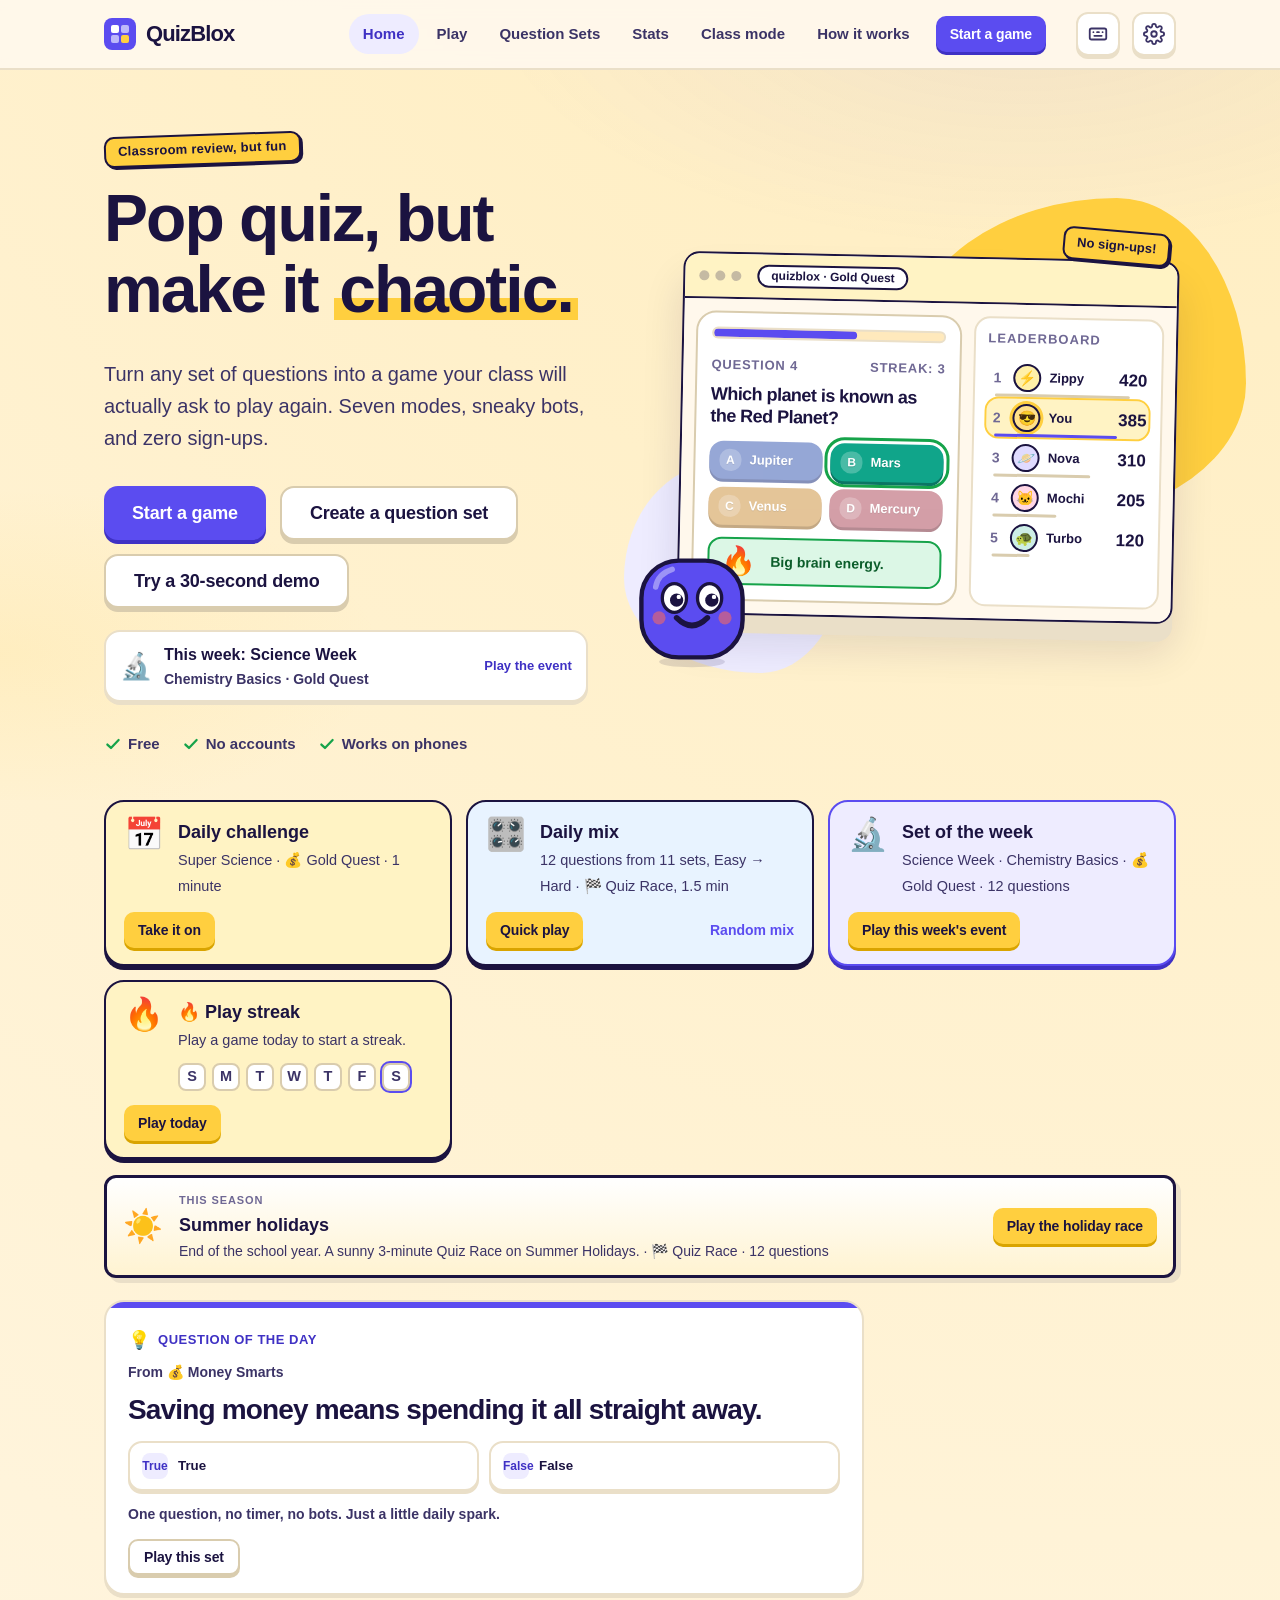
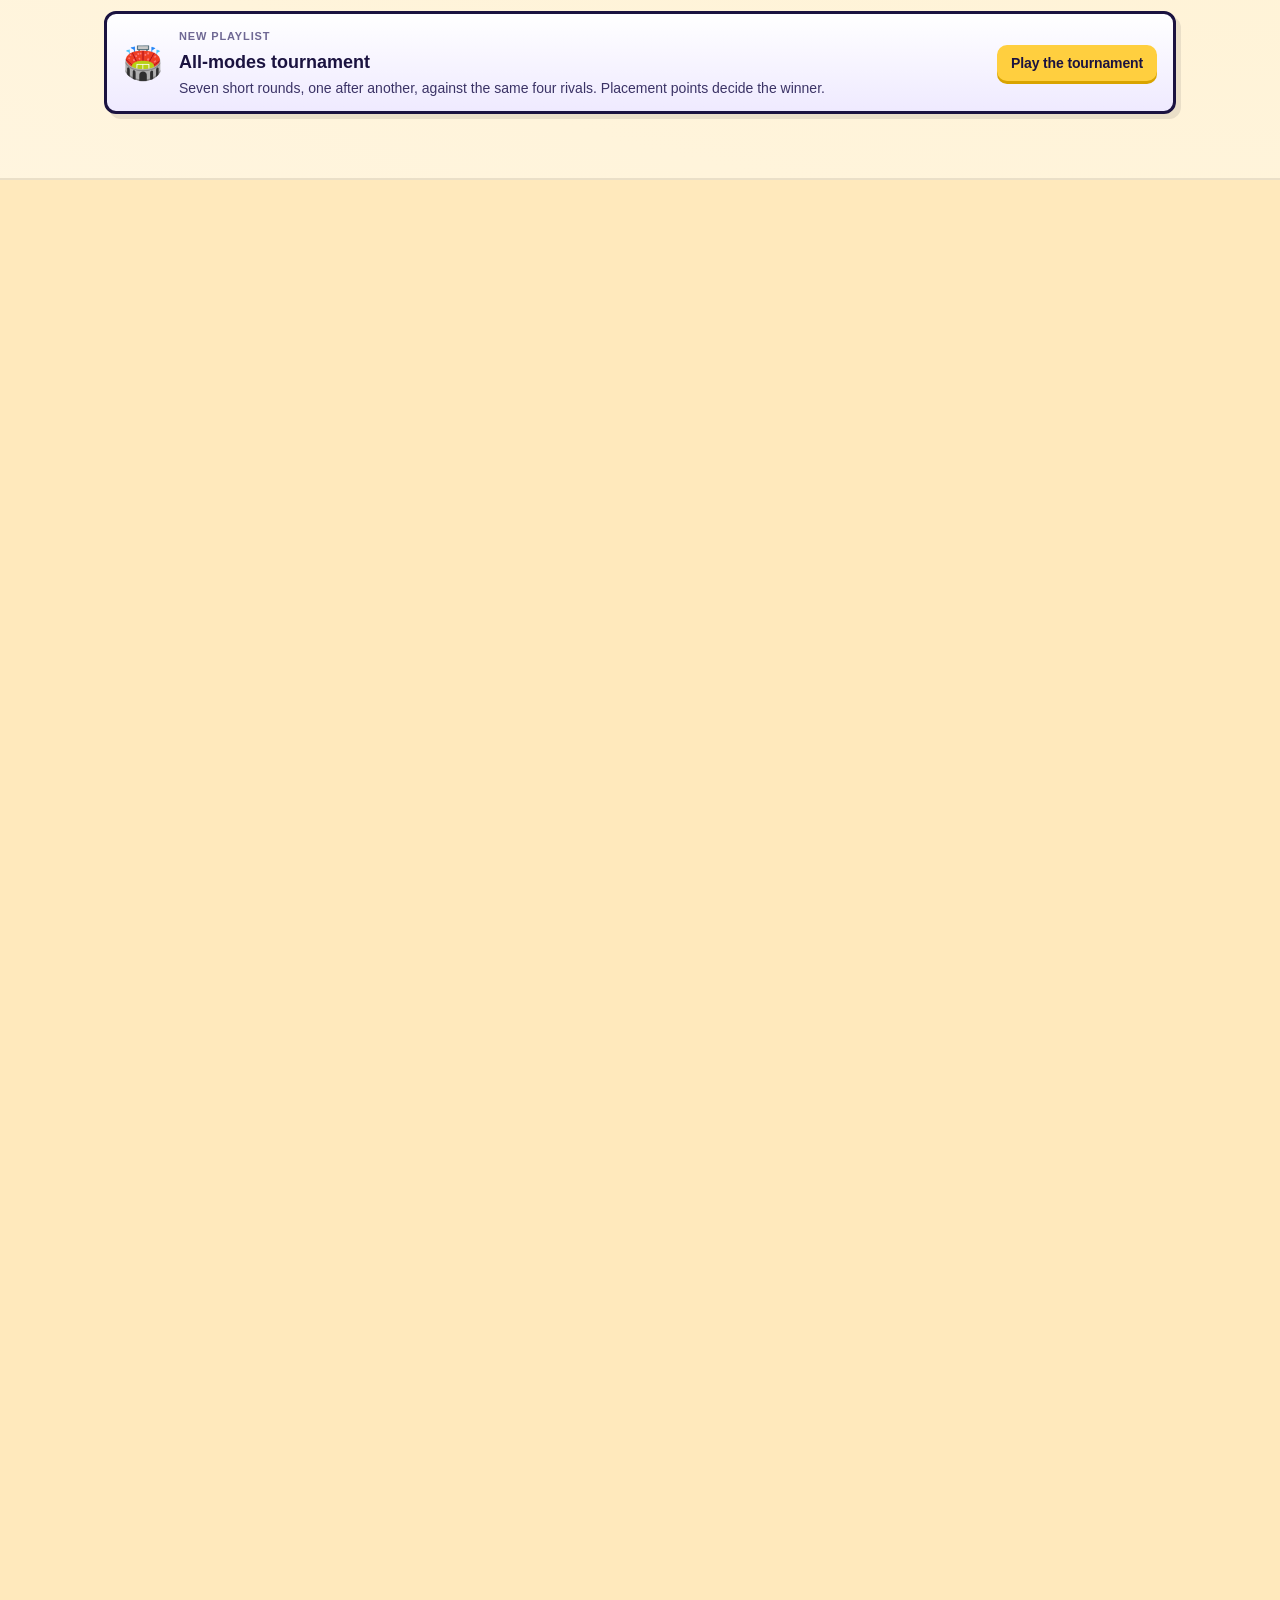
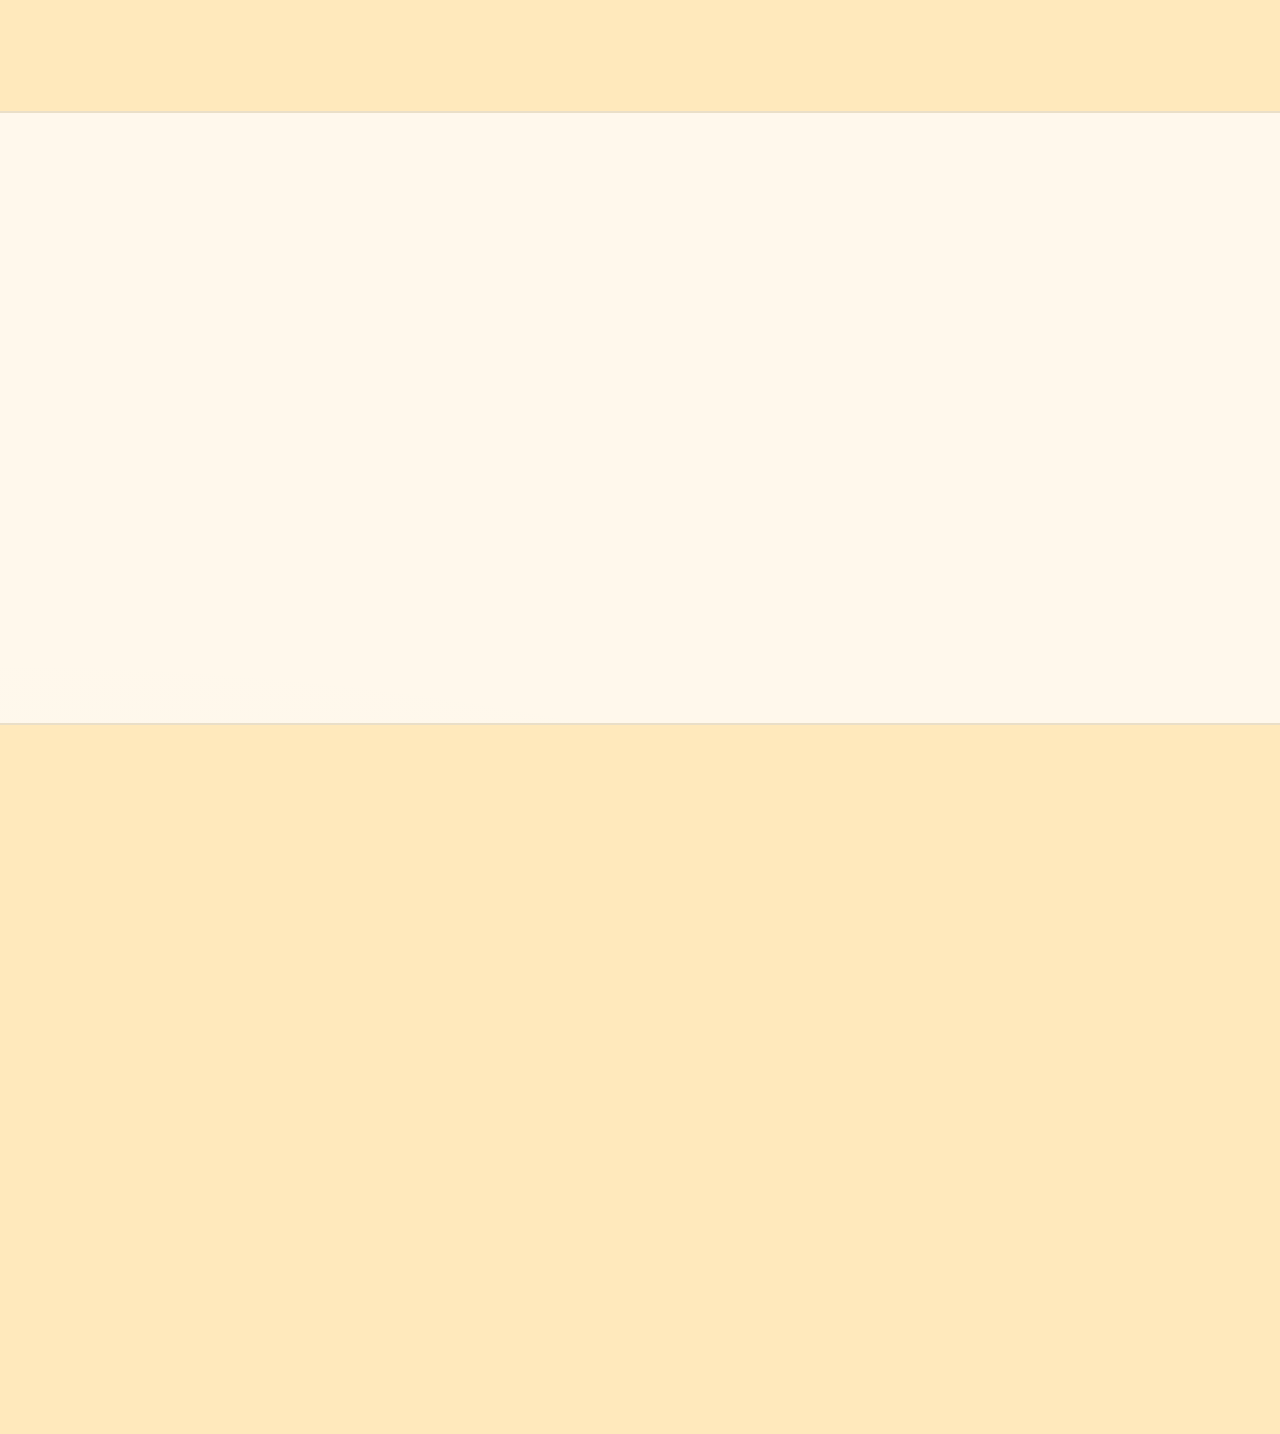
==== commit e9167539: "Round 33 Social share preview, friendly 404, refresh-to-update toast, /quizblox/ subpath URLs, and c" ====
--- a/index.html
+++ b/index.html
@@ -6,6 +6,20 @@
 <title>QuizBlox – Classroom quiz games for review</title>
 <meta name="description" content="QuizBlox is a free classroom quiz game. Build question sets, play seven game modes against bots, and review with a live leaderboard.">
 <meta name="theme-color" content="#fff8ec">
+<meta property="og:type" content="website">
+<meta property="og:site_name" content="QuizBlox">
+<meta property="og:title" content="QuizBlox – Classroom quiz games for review">
+<meta property="og:description" content="QuizBlox is a free classroom quiz game. Build question sets, play seven game modes against bots, and review with a live leaderboard.">
+<meta property="og:url" content="https://h42506916-web.github.io/quizblox/">
+<meta property="og:image" content="https://h42506916-web.github.io/quizblox/og-image.png">
+<meta property="og:image:width" content="1200">
+<meta property="og:image:height" content="630">
+<meta property="og:image:alt" content="QuizBlox — classroom quiz games for review">
+<meta name="twitter:card" content="summary_large_image">
+<meta name="twitter:title" content="QuizBlox – Classroom quiz games for review">
+<meta name="twitter:description" content="QuizBlox is a free classroom quiz game. Build question sets, play seven game modes against bots, and review with a live leaderboard.">
+<meta name="twitter:image" content="https://h42506916-web.github.io/quizblox/og-image.png">
+<link rel="canonical" href="https://h42506916-web.github.io/quizblox/">
 <link rel="icon" href="favicon.svg" type="image/svg+xml">
 <link rel="manifest" href="manifest.webmanifest">
 <link rel="apple-touch-icon" href="icons/apple-touch-icon.png">
--- a/css/styles.css
+++ b/css/styles.css
@@ -1216,3 +1216,31 @@
 .empty.small p{margin:0 auto 10px}
 .empty .btn + .btn{margin-left:8px}
 .stat-pill#diffPill b{font-size:15px}
+
+/* R32: challenge share polish, new brawl specials */
+.ch-share{display:flex;align-items:flex-start;gap:16px;flex-wrap:wrap;margin:12px 0}
+.ch-qr-wrap{flex:0 0 auto;text-align:center}
+.ch-qr{display:block;border:2px solid var(--ink);border-radius:12px;background:#fff}
+.ch-qr-wrap .muted{margin:6px 0 0;font-size:12px}
+.ch-share-main{flex:1 1 220px;min-width:0}
+.ch-beat{border:2px solid var(--ink);border-radius:16px;padding:12px 16px;margin:12px 0 14px;background:#fff3d1;text-align:center}
+.ch-beat-kicker{display:block;text-transform:uppercase;letter-spacing:.08em;font-size:11px;font-weight:700;color:var(--muted);margin:0 0 4px}
+.ch-beat b{display:block;font-size:20px}
+.answers.ink-fog{position:relative}
+.answers.ink-fog::after{content:"";position:absolute;inset:-6px;border-radius:16px;background:radial-gradient(circle at 40% 40%,rgba(20,16,40,.82),rgba(20,16,40,.55) 55%,rgba(20,16,40,.7));pointer-events:none;animation:inkFog .3s ease-out both;z-index:2}
+.q-card.inked,#qcard.inked{filter:contrast(.85) brightness(.92)}
+.answer.hexed{box-shadow:0 0 0 3px #b388ff,0 0 14px rgba(156,77,255,.55);animation:hexSparkle .6s ease-in-out 2}
+.q-card.quake,#qcard.quake,.boss.quake{animation:quake .55s ease-out}
+@keyframes inkFog{from{opacity:0}to{opacity:1}}
+@keyframes hexSparkle{0%,100%{filter:none}50%{filter:saturate(1.6) brightness(1.08)}}
+@keyframes quake{0%,100%{transform:none}20%{transform:translate(-6px,3px) rotate(-.6deg)}40%{transform:translate(7px,-2px) rotate(.5deg)}60%{transform:translate(-4px,2px)}80%{transform:translate(3px,-1px)}}
+@media(prefers-reduced-motion:reduce){.answers.ink-fog::after,.answer.hexed,.q-card.quake,#qcard.quake,.boss.quake{animation:none}}
+.reduce-motion .answers.ink-fog::after,.reduce-motion .answer.hexed,.reduce-motion .q-card.quake,.reduce-motion #qcard.quake,.reduce-motion .boss.quake{animation:none}
+@media(max-width:560px){.ch-share{justify-content:center}.ch-qr{width:120px;height:120px}}
+
+/* R33: 404 page */
+.lost-page{padding:48px 0 72px;text-align:left}
+.lost-page h1{max-width:16ch}
+.lost-page .lead{max-width:42ch}
+.lost-hint{margin-top:28px;max-width:46ch}
+.lost-hint code{font-size:.95em}
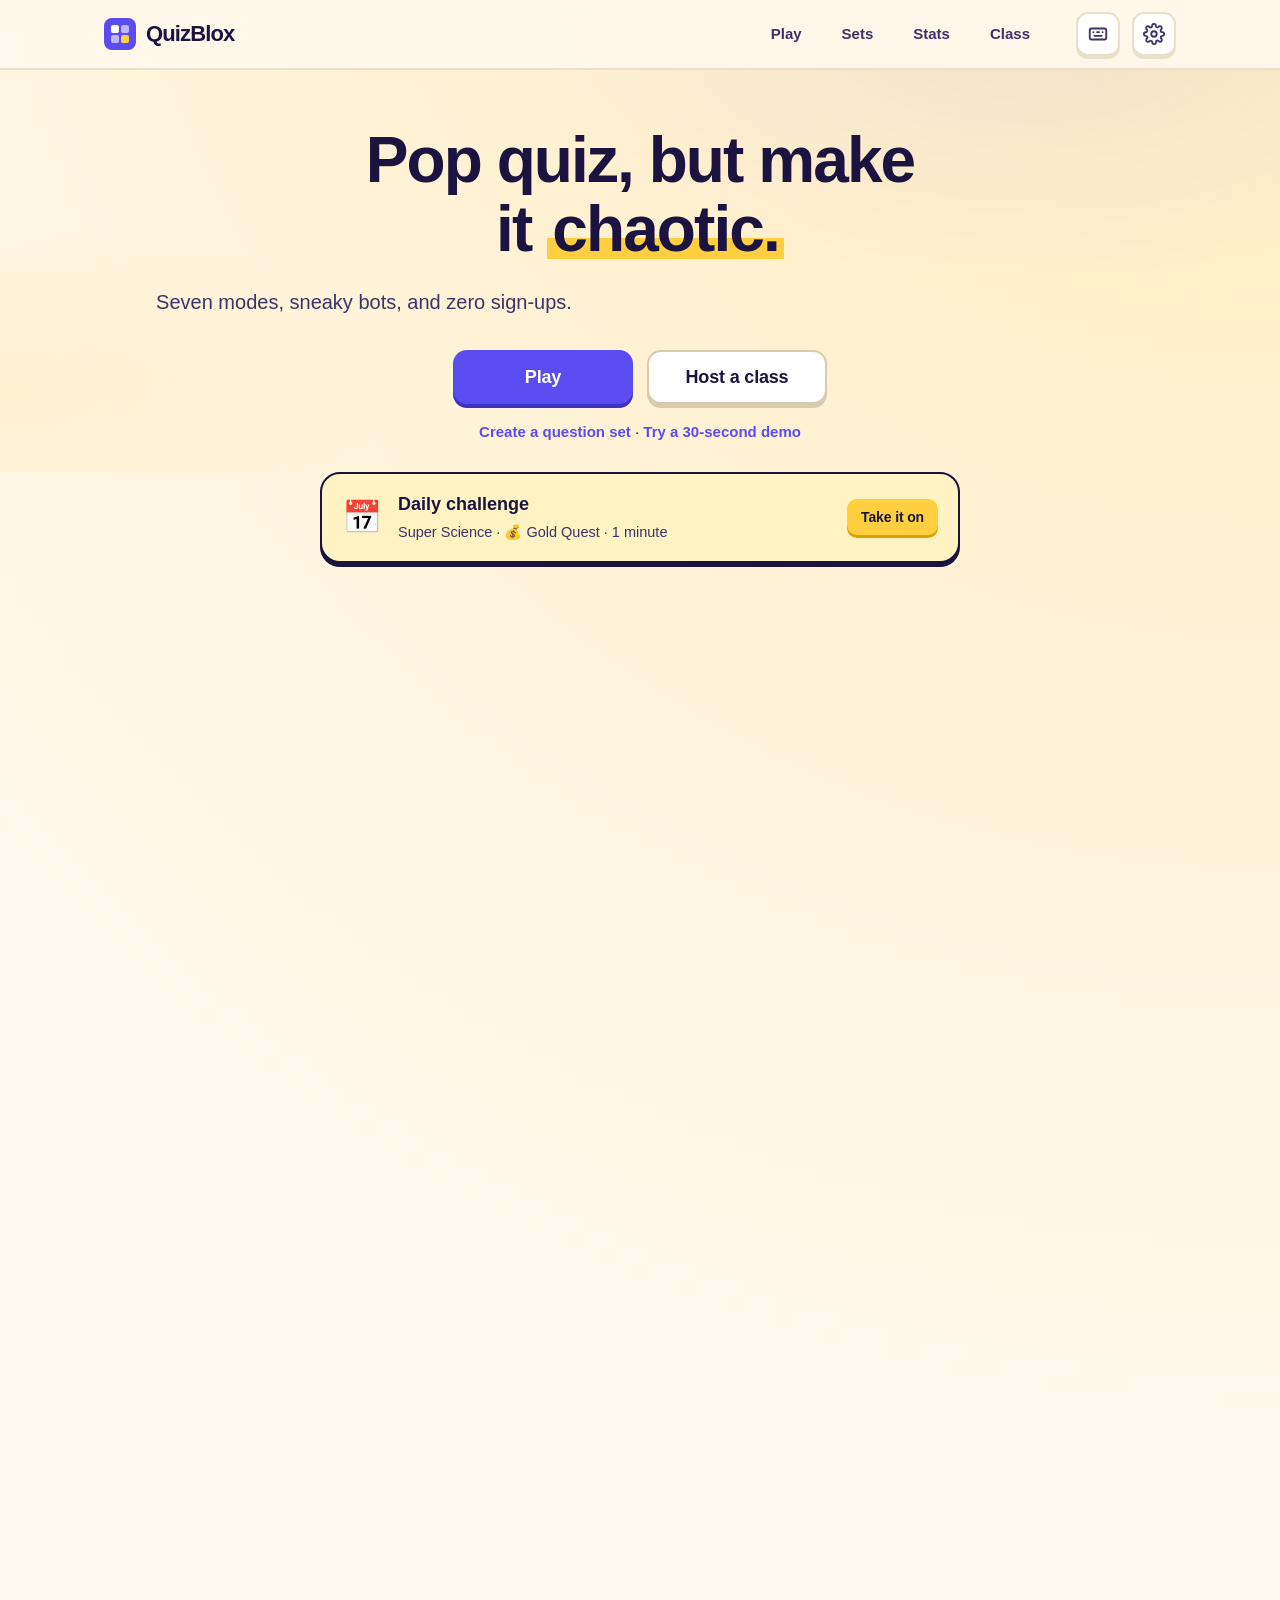
==== commit 7c68e987: "Simplify the QuizBlox layout: cleaner home and play setup, drop How it works Home is now a short her" ====
--- a/index.html
+++ b/index.html
@@ -36,88 +36,38 @@
   <div class="header-tools"><button class="icon-btn" id="settingsBtn" aria-label="Settings" title="Settings"><svg viewBox="0 0 24 24" fill="none" stroke="currentColor" stroke-width="2" stroke-linecap="round" stroke-linejoin="round" aria-hidden="true"><circle cx="12" cy="12" r="3"/><path d="M19.4 15a1.7 1.7 0 00.3 1.8l.1.1a2 2 0 11-2.8 2.8l-.1-.1a1.7 1.7 0 00-1.8-.3 1.7 1.7 0 00-1 1.5V21a2 2 0 11-4 0v-.1a1.7 1.7 0 00-1.1-1.5 1.7 1.7 0 00-1.8.3l-.1.1a2 2 0 11-2.8-2.8l.1-.1a1.7 1.7 0 00.3-1.8 1.7 1.7 0 00-1.5-1H3a2 2 0 110-4h.1a1.7 1.7 0 001.5-1.1 1.7 1.7 0 00-.3-1.8l-.1-.1a2 2 0 112.8-2.8l.1.1a1.7 1.7 0 001.8.3H9a1.7 1.7 0 001-1.5V3a2 2 0 114 0v.1a1.7 1.7 0 001 1.5 1.7 1.7 0 001.8-.3l.1-.1a2 2 0 112.8 2.8l-.1.1a1.7 1.7 0 00-.3 1.8V9a1.7 1.7 0 001.5 1H21a2 2 0 110 4h-.1a1.7 1.7 0 00-1.5 1z"/></svg></button>
   <button class="nav-toggle" id="navToggle" aria-label="Open menu" aria-expanded="false" aria-controls="nav"><svg width="20" height="20" viewBox="0 0 20 20" fill="none" stroke="currentColor" stroke-width="1.8" stroke-linecap="round" aria-hidden="true"><path d="M3 5h14M3 10h14M3 15h14"/></svg></button></div>
   <nav class="nav" id="nav" aria-label="Main">
-    <a href="index.html" data-nav="home">Home</a><a href="play.html" data-nav="play">Play</a><a href="sets.html" data-nav="sets">Question Sets</a><a href="stats.html" data-nav="stats">Stats</a><a href="teacher.html" data-nav="teacher">Class mode</a><a href="how-it-works.html" data-nav="how">How it works</a>
-    <a class="btn btn-primary btn-sm nav-cta" href="play.html">Start a game</a>
+    <a href="play.html" data-nav="play">Play</a><a href="sets.html" data-nav="sets">Sets</a><a href="stats.html" data-nav="stats">Stats</a><a href="teacher.html" data-nav="teacher">Class</a>
   </nav>
 </div></header>
 <main id="main" tabindex="-1">
 
-<section class="hero"><div class="container hero-grid">
-  <div>
-    <span class="eyebrow">Classroom review, but fun</span>
-    <h1>Pop quiz, but make it <span class="hl">chaotic.</span></h1>
-    <p class="lead">Turn any set of questions into a game your class will actually ask to play again. Seven modes, sneaky bots, and zero sign-ups.</p>
-    <div class="btn-row"><a class="btn btn-primary btn-lg" href="play.html">Start a game</a><a class="btn btn-secondary btn-lg" href="sets.html#new">Create a question set</a></div>
-    <div class="hero-meta"><span><svg viewBox="0 0 16 16" fill="none" stroke="currentColor" stroke-width="2" stroke-linecap="round" stroke-linejoin="round"><path d="M3 8.5l3.2 3L13 4.5"/></svg> Free</span><span><svg viewBox="0 0 16 16" fill="none" stroke="currentColor" stroke-width="2" stroke-linecap="round" stroke-linejoin="round"><path d="M3 8.5l3.2 3L13 4.5"/></svg> No accounts</span><span><svg viewBox="0 0 16 16" fill="none" stroke="currentColor" stroke-width="2" stroke-linecap="round" stroke-linejoin="round"><path d="M3 8.5l3.2 3L13 4.5"/></svg> Works on phones</span></div>
-  </div>
-  <div class="hero-art">
-    <div class="blob b1"></div><div class="blob b2"></div>
-    <span class="sticker">No sign-ups!</span>
-    <div class="mock" aria-hidden="true">
-      <div class="mock-bar"><i></i><i></i><i></i><span>quizblox &middot; Gold Quest</span></div>
-      <div class="mock-body">
-        <div class="q-card"><div class="tbar"><i style="width:62%"></i></div><div class="q-meta"><span>Question 4</span><span>Streak: 3</span></div>
-          <h3 class="q-title" style="font-size:18px;margin:8px 0 14px">Which planet is known as the Red Planet?</h3>
-          <div class="answers"><div class="answer t0 dim"><span class="badge">A</span><span class="t">Jupiter</span></div><div class="answer t1 right"><span class="badge">B</span><span class="t">Mars</span></div><div class="answer t2 dim"><span class="badge">C</span><span class="t">Venus</span></div><div class="answer t3 dim"><span class="badge">D</span><span class="t">Mercury</span></div></div>
-          <div class="feedback ok show" style="margin-top:12px;padding:8px 12px;font-size:14px"><span class="fb-emoji">🔥</span><span>Big brain energy.</span></div></div>
-        <div class="panel lb-panel"><h3>Leaderboard</h3><div class="lb-row "><span class="rk">1</span><span class="avatar " style="--bg:#fff0a8">⚡</span><span class="n">Zippy</span><span class="sc">420</span><span class="bar"><i style="width:92%"></i></span></div><div class="lb-row me"><span class="rk">2</span><span class="avatar me" style="--bg:#ffe08a">😎</span><span class="n">You</span><span class="sc">385</span><span class="bar"><i style="width:84%"></i></span></div><div class="lb-row "><span class="rk">3</span><span class="avatar " style="--bg:#e0dbff">🪐</span><span class="n">Nova</span><span class="sc">310</span><span class="bar"><i style="width:66%"></i></span></div><div class="lb-row "><span class="rk">4</span><span class="avatar " style="--bg:#ffd6e5">🐱</span><span class="n">Mochi</span><span class="sc">205</span><span class="bar"><i style="width:44%"></i></span></div><div class="lb-row "><span class="rk">5</span><span class="avatar " style="--bg:#cdeee6">🐢</span><span class="n">Turbo</span><span class="sc">120</span><span class="bar"><i style="width:26%"></i></span></div></div>
-      </div>
-    </div>
-    <div class="mascot-wrap" aria-hidden="true"><svg class="mascot happy" viewBox="0 -12 120 134" role="img" aria-label="Blox, the QuizBlox mascot"><ellipse cx="60" cy="116" rx="30" ry="5" fill="#1b1340" opacity=".13"/><rect x="14" y="24" width="92" height="88" rx="34" fill="#5b4cf0" stroke="#1b1340" stroke-width="4"/><path d="M27 48 Q29 36 42 32" fill="none" stroke="#fff" stroke-width="5" stroke-linecap="round" opacity=".4"/><g class="eye"><ellipse cx="44" cy="58" rx="11" ry="13" fill="#fff" stroke="#1b1340" stroke-width="3"/><circle cx="46" cy="60" r="6" fill="#1b1340"/><circle cx="48" cy="57" r="2" fill="#fff"/></g><g class="eye"><ellipse cx="76" cy="58" rx="11" ry="13" fill="#fff" stroke="#1b1340" stroke-width="3"/><circle cx="78" cy="60" r="6" fill="#1b1340"/><circle cx="80" cy="57" r="2" fill="#fff"/></g><circle cx="30" cy="76" r="6" fill="#ff6b57" opacity=".55"/><circle cx="90" cy="76" r="6" fill="#ff6b57" opacity=".55"/><path d="M46 76 Q60 90 74 76" fill="none" stroke="#1b1340" stroke-width="5" stroke-linecap="round"/></svg></div>
+<section class="hero hero-simple"><div class="container">
+  <h1>Pop quiz, but make it <span class="hl">chaotic.</span></h1>
+  <p class="lead">Seven modes, sneaky bots, and zero sign-ups.</p>
+  <div class="btn-row hero-actions"><a class="btn btn-primary btn-lg" href="play.html">Play</a><a class="btn btn-secondary btn-lg" href="teacher.html">Host a class</a></div>
+  <p class="hero-quiet"><a href="sets.html#new">Create a question set</a></p>
+</div></section>
+
+<section class="today"><div class="container"><div id="dailyWrap"></div></div></section>
+
+<section class="section modes-home"><div class="container">
+  <div class="section-head"><h2>Pick a mode</h2></div>
+  <div class="mode-home-grid">
+      <a class="mode-tile mode-card gold" href="play.html?mode=gold"><span class="mode-emoji">💰</span><h3>Gold Quest</h3><p>Chests, gold and the odd goblin.</p><span class="mode-go">Play Gold Quest</span></a>
+      <a class="mode-tile mode-card race" href="play.html?mode=race"><span class="mode-emoji">🏁</span><h3>Quiz Race</h3><p>Fast answers, bigger streaks, more points.</p><span class="mode-go">Play Quiz Race</span></a>
+      <a class="mode-tile mode-card heist" href="play.html?mode=heist"><span class="mode-emoji">🔐</span><h3>Vault Heist</h3><p>Stop the marker in the green to crack the vault.</p><span class="mode-go">Play Vault Heist</span></a>
+      <a class="mode-tile mode-card fish" href="play.html?mode=fish"><span class="mode-emoji">🎣</span><h3>Lucky Catch</h3><p>Hook a fish and mash to reel it in.</p><span class="mode-go">Play Lucky Catch</span></a>
+      <a class="mode-tile mode-card cafe" href="play.html?mode=cafe"><span class="mode-emoji">☕</span><h3>Café Rush</h3><p>Serve the order before the customer leaves.</p><span class="mode-go">Play Café Rush</span></a>
+      <a class="mode-tile mode-card brawl" href="play.html?mode=brawl"><span class="mode-emoji">👹</span><h3>Monster Brawl</h3><p>Chip away at a giant boss. Highest damage wins.</p><span class="mode-go">Play Monster Brawl</span></a>
+      <a class="mode-tile mode-card rocket" href="play.html?mode=rocket"><span class="mode-emoji">🚀</span><h3>Rocket Race</h3><p>Play cards and race your rocket to space.</p><span class="mode-go">Play Rocket Race</span></a>
   </div>
 </div></section>
-
-<section class="today"><div class="container"><div id="dailyWrap"></div><div id="seasonMount"></div><div id="qotdMount"></div><div id="tourneyMount"></div></div></section>
-
-<section class="section section-tint"><div class="container">
-  <div class="section-head"><span class="eyebrow">Why QuizBlox</span><h2>Review time that doesn't feel like review time.</h2><p>No setup, no logins, no downloads. Open it and play.</p></div>
-  <div class="grid-3">
-    <div class="card"><div class="icon-box v">✏️</div><h3>Your questions, your rules</h3><p>Write multiple-choice, true/false and type-the-answer questions (with emoji pictures) in a clean editor with optional per-question timers. Duplicate, tweak, reuse. Nobody judges your typos.</p></div>
-    <div class="card"><div class="icon-box y">🎮</div><h3>Seven game modes</h3><p>Gold Quest adds treasure chests and mild chaos, Quiz Race rewards speed, Vault Heist is a lock-picking caper, Lucky Catch is a fishing frenzy and Café Rush is a counter-service scramble, Monster Brawl is a team-up against a very large boss and Rocket Race is a card-powered climb to space. All come with opponents who never complain about homework.</p></div>
-    <div class="card"><div class="icon-box c">📱</div><h3>Runs on anything</h3><p>Laptops, tablets, phones, that one Chromebook from 2016. Your sets stay saved in your browser between visits.</p></div>
-  </div>
-</div></section>
-
-<section class="section"><div class="container">
-  <div class="section-head"><span class="eyebrow">How it works</span><h2>Three steps. Maybe four if you count snacks.</h2></div>
-  <div class="steps">
-    <div class="step"><h3>Write some questions</h3><p>Or borrow ours. We won't tell. Start with a built-in sample set or write your own in the editor.</p></div>
-    <div class="step"><h3>Pick a mode</h3><p>Choose from seven game modes, then set a time limit, a goal and how brutal the bots should be.</p></div>
-    <div class="step"><h3>Play, win, brag</h3><p>Climb the live leaderboard, then see your accuracy and streak stats at the end. Bragging optional but encouraged.</p></div>
-  </div>
-  <p style="margin-top:36px"><a href="how-it-works.html"><strong>Read the full guide &rarr;</strong></a></p>
-</div></section>
-
-<section class="section section-tint"><div class="container">
-  <div class="section-head"><span class="eyebrow">Game modes</span><h2>Pick your flavour of competitive.</h2><p>Same questions, different pace. Switch any time.</p></div>
-  <div class="grid-2">
-    <div class="card mode-card gold"><div class="mode-top"><span class="mode-emoji">💰</span><h3>Gold Quest</h3></div><div class="mode-body"><p class="muted">Chests, chaos, and a goblin or two. Every correct answer earns a chest pick.</p>
-      <ul><li>Choose from three mystery chests</li><li>Win gold, double up, or steal from a bot</li><li>Beware: some chests are hungry</li></ul><a class="btn btn-pop" href="play.html?mode=gold">Play Gold Quest</a></div></div>
-    <div class="card mode-card race"><div class="mode-top"><span class="mode-emoji">🏁</span><h3>Quiz Race</h3></div><div class="mode-body"><p class="muted">Fast fingers, big streaks. The more you nail, the more points you rack up.</p>
-      <ul><li>Points for every correct answer</li><li>Streak and speed bonuses</li><li>First to the goal, or top score at the buzzer</li></ul><a class="btn btn-primary" href="play.html?mode=race">Play Quiz Race</a></div></div>
-    <div class="card mode-card heist"><div class="mode-top"><span class="mode-emoji">🔐</span><h3>Vault Heist</h3></div><div class="mode-body"><p class="muted">A steady hand beats a lucky guess. Every right answer earns you a shot at the vault.</p>
-      <ul><li>Stop the sliding marker in the green zone</li><li>Hit dead centre to swipe cash from a rival</li><li>Miss and the alarm costs you</li></ul><a class="btn btn-primary" href="play.html?mode=heist">Play Vault Heist</a></div></div>
-    <div class="card mode-card fish"><div class="mode-top"><span class="mode-emoji">🎣</span><h3>Lucky Catch</h3></div><div class="mode-body"><p class="muted">Hook it, reel it, brag about it. Bigger fish need faster fingers.</p>
-      <ul><li>Mash the reel button before it escapes</li><li>Fish weigh from 1 kg to 25 kg (plus the odd boot)</li><li>Long streaks attract the big ones</li></ul><a class="btn btn-primary" href="play.html?mode=fish">Play Lucky Catch</a></div></div>
-    <div class="card mode-card cafe"><div class="mode-top"><span class="mode-emoji">☕</span><h3>Café Rush</h3></div><div class="mode-body"><p class="muted">The queue is out the door and your memory is on trial. Right answers bring customers.</p>
-      <ul><li>Tap items in the order the customer asks for</li><li>Patience bar ticking down, orders get longer</li><li>Tidy, speedy service earns big tips</li></ul><a class="btn btn-primary" href="play.html?mode=cafe">Play Café Rush</a></div></div>
-    <div class="card mode-card brawl"><div class="mode-top"><span class="mode-emoji">👹</span><h3>Monster Brawl</h3></div><div class="mode-body"><p class="muted">Everyone vs one very large boss. Right answers power your attacks, and the top damage dealer wins the glory.</p>
-      <ul><li>Choose a safe jab, a risky smash or a power-up</li><li>Shared boss health bar, bots chip in too</li><li>Bosses get enraged and use telegraphed special attacks</li><li>Team brawl in Class mode: one boss for the whole class</li></ul><a class="btn btn-primary" href="play.html?mode=brawl">Play Monster Brawl</a></div></div>
-    <div class="card mode-card rocket"><div class="mode-top"><span class="mode-emoji">🚀</span><h3>Rocket Race</h3></div><div class="mode-body"><p class="muted">Fuel up with right answers, play your cards and race the bots&rsquo; rockets up to space. First to the top wins.</p>
-      <ul><li>Boost for a jump, Shield to block, Sabotage the leader</li><li>Watch all five rockets climb a vertical track</li><li>Reach 100 km (space!) before the others</li></ul><a class="btn btn-primary" href="play.html?mode=rocket">Play Rocket Race</a></div></div>
-    <div class="card mode-card teach"><div class="mode-top"><span class="mode-emoji">🧑‍🏫</span><h3>Class mode <span class="tag-teach">for teachers</span></h3></div><div class="mode-body"><p class="muted">Run one challenge for the whole class. No accounts, no server.</p>
-      <ul><li>Share one link or a printed QR join card</li><li>Students send back a short result code</li><li>Leaderboard, most-missed questions, CSV and worksheets</li></ul><a class="btn btn-primary" href="teacher.html">Open Class mode</a></div></div>
-  </div>
-</div></section>
-
-<section class="section"><div class="container"><div class="cta"><div class="cta-blob"></div><div class="cta-blob two"></div><h2>Ready to be slightly competitive?</h2><p>It takes less than a minute. Blox is already warming up.</p><a class="btn btn-pop btn-lg" href="play.html">Start a game</a><div class="mascot-wrap" aria-hidden="true"><svg class="mascot party" viewBox="0 -12 120 134" role="img" aria-label="Blox, the QuizBlox mascot"><ellipse cx="60" cy="116" rx="30" ry="5" fill="#1b1340" opacity=".13"/><rect x="14" y="24" width="92" height="88" rx="34" fill="#5b4cf0" stroke="#1b1340" stroke-width="4"/><path d="M27 48 Q29 36 42 32" fill="none" stroke="#fff" stroke-width="5" stroke-linecap="round" opacity=".4"/><g class="eye"><ellipse cx="44" cy="58" rx="11" ry="13" fill="#fff" stroke="#1b1340" stroke-width="3"/><circle cx="46" cy="60" r="6" fill="#1b1340"/><circle cx="48" cy="57" r="2" fill="#fff"/></g><g class="eye"><ellipse cx="76" cy="58" rx="11" ry="13" fill="#fff" stroke="#1b1340" stroke-width="3"/><circle cx="78" cy="60" r="6" fill="#1b1340"/><circle cx="80" cy="57" r="2" fill="#fff"/></g><circle cx="30" cy="76" r="6" fill="#ff6b57" opacity=".55"/><circle cx="90" cy="76" r="6" fill="#ff6b57" opacity=".55"/><path d="M44 72 Q60 100 76 72 Z" fill="#1b1340" stroke="#1b1340" stroke-width="3" stroke-linejoin="round"/><path d="M52 84 Q60 91 68 84" fill="#ff6b57"/><path d="M42 28 L60 -6 L78 28 Z" fill="#ffcf3f" stroke="#1b1340" stroke-width="4" stroke-linejoin="round"/><circle cx="60" cy="-7" r="6" fill="#ff6b57" stroke="#1b1340" stroke-width="3"/></svg></div></div></div></section>
 </main>
 <footer class="site-footer"><div class="container">
   <div class="foot-grid">
     <div><a class="brand" href="index.html"><svg viewBox="0 0 32 32" aria-hidden="true"><rect width="32" height="32" rx="8" fill="#5b4cf0"/><rect x="7" y="7" width="8" height="8" rx="2" fill="#fff"/><rect x="17" y="7" width="8" height="8" rx="2" fill="#fff" opacity=".6"/><rect x="7" y="17" width="8" height="8" rx="2" fill="#fff" opacity=".6"/><rect x="17" y="17" width="8" height="8" rx="2" fill="#ffcf3f"/></svg><span>QuizBlox</span></a>
       <p class="muted" style="margin-top:12px;max-width:360px">A free quiz game for classroom review. Runs entirely in your browser: no accounts, no tracking, no sudden pop-ups. Not responsible for outbreaks of enthusiasm.</p></div>
-    <div><h4>Product</h4><ul><li><a href="play.html">Play</a></li><li><a href="sets.html">Question sets</a></li><li><a href="sets.html#new">Create a set</a></li><li><a href="stats.html">Your stats</a></li><li><a href="teacher.html">Class mode</a></li></ul></div>
-    <div><h4>Learn</h4><ul><li><a href="how-it-works.html">How it works</a></li><li><a href="how-it-works.html#modes">Game modes</a></li><li><a href="how-it-works.html#faq">FAQ</a></li></ul></div>
+    <div><h4>Play</h4><ul><li><a href="play.html">Play</a></li><li><a href="sets.html">Sets</a></li><li><a href="sets.html#new">Create a set</a></li><li><a href="stats.html">Stats</a></li><li><a href="teacher.html">Class</a></li></ul></div>
   </div>
   <div class="foot-bottom"><button type="button" class="btn btn-secondary btn-sm" id="installBtn" hidden>Install QuizBlox as an app</button>&copy; <span id="year">2026</span> QuizBlox. Your question sets live in your browser, safe and snug.</div>
 </div></footer>
--- a/css/styles.css
+++ b/css/styles.css
@@ -33,8 +33,8 @@
 .brand:hover{text-decoration:none}
 .brand svg{width:32px;height:32px;flex:none;transition:transform .2s}
 .brand:hover svg{transform:rotate(-8deg) scale(1.08)}
-.nav{display:flex;align-items:center;gap:4px}
-.nav a:not(.btn){color:var(--ink-2);font-size:15px;font-weight:700;padding:8px 14px;border-radius:99px}
+.nav{display:flex;align-items:center;gap:8px}
+.nav a:not(.btn){color:var(--ink-2);font-size:15px;font-weight:700;padding:8px 16px;border-radius:99px}
 .nav a:not(.btn):hover{background:var(--bg-2);text-decoration:none;color:var(--ink)}
 .nav a[aria-current=page]:not(.btn){color:var(--brand-d);background:var(--brand-tint)}
 .nav .nav-cta{margin-left:8px}
@@ -1244,3 +1244,62 @@
 .lost-page .lead{max-width:42ch}
 .lost-hint{margin-top:28px;max-width:46ch}
 .lost-hint code{font-size:.95em}
+
+/* Layout pass: simpler home and play */
+.hero-simple{padding:56px 0 28px;text-align:center}
+.hero-simple h1{max-width:16ch;margin:0 auto 12px;font-size:clamp(36px,6vw,64px)}
+.hero-simple .lead{margin:0 auto 28px;max-width:28ch;font-size:20px}
+.hero-actions{justify-content:center}
+.hero-actions .btn{min-width:180px;justify-content:center}
+.hero-quiet{margin:16px 0 0;font-size:15px}
+.hero-quiet a{font-weight:700}
+.today{padding:0 0 12px}
+#dailyWrap{max-width:640px;margin:0 auto}
+body[data-page="home"] .today .daily{margin:0}
+.modes-home{padding-top:24px}
+.mode-home-grid{display:grid;grid-template-columns:repeat(auto-fit,minmax(220px,1fr));gap:18px}
+a.mode-tile{display:flex;flex-direction:column;align-items:flex-start;gap:8px;background:#fff;border:2px solid var(--ink);border-radius:20px;padding:22px 22px 20px;box-shadow:4px 4px 0 var(--line);text-decoration:none;color:inherit;min-height:180px;transition:transform .08s,box-shadow .08s}
+a.mode-tile:hover{transform:translateY(-2px);box-shadow:6px 6px 0 var(--line);text-decoration:none;color:inherit}
+a.mode-tile .mode-emoji{font-size:32px;line-height:1}
+a.mode-tile h3{margin:0;font-size:22px}
+a.mode-tile p{margin:0;flex:1;color:var(--ink-2);font-size:15px;line-height:1.4}
+a.mode-tile .mode-go{font-weight:800;color:var(--brand-d);font-size:14px}
+.foot-grid{grid-template-columns:1.2fr .8fr}
+.setup-flow{display:flex;flex-direction:column;gap:22px;max-width:980px;margin:0 auto 48px}
+.setup-step{padding:22px 24px}
+.step-title{display:flex;align-items:center;gap:12px;margin:0 0 16px;font-size:22px}
+.step-n{display:grid;place-items:center;width:32px;height:32px;border-radius:50%;background:var(--brand);color:#fff;font-size:16px;flex:none}
+.mode-grid-roomy{grid-template-columns:repeat(auto-fill,minmax(200px,1fr));gap:14px}
+.mode-grid-roomy .choice.mode{min-height:132px;padding:16px 16px 14px;align-items:flex-start;text-align:left}
+.go-row{display:grid;grid-template-columns:1fr auto;gap:24px;align-items:center}
+.go-actions{display:flex;flex-direction:column;gap:12px;min-width:220px}
+.go-actions .btn{width:100%;justify-content:center}
+.more-opts{margin-top:22px;padding-top:18px;border-top:2px solid var(--line);display:grid;gap:20px}
+.more-opts[hidden]{display:none}
+.more-opts .group{margin:0}
+.more-tools{display:flex;flex-wrap:wrap;gap:10px}
+.more-tools .btn{width:auto}
+.name-row{align-items:flex-start}
+.name-row .input{max-width:240px;flex:1 1 180px}
+.play-extras{display:grid;grid-template-columns:repeat(auto-fit,minmax(240px,1fr));gap:14px;margin-top:20px;text-align:left}
+.play-extras .daily,.play-extras .tourney-card,.play-extras .season-card,.play-extras .qotd-card{margin:0;max-width:none}
+.play-extras #qotdMount:empty{display:none}
+@media(max-width:700px){
+  .hero-simple{padding:36px 0 20px}
+  .hero-actions .btn{width:100%;min-width:0}
+  .go-row{grid-template-columns:1fr}
+  .go-actions{min-width:0}
+  .setup-step{padding:18px 16px}
+  .foot-grid{grid-template-columns:1fr}
+  .name-row{flex-direction:column}
+  .name-row .input{max-width:none;width:100%}
+}
+@media(max-width:390px){
+  .hero-simple h1{font-size:34px}
+  .mode-home-grid{gap:14px;grid-template-columns:1fr}
+  a.mode-tile{min-height:0;padding:18px}
+  .play-extras{grid-template-columns:1fr}
+  .seg{gap:10px}
+  .seg button{padding:8px 14px}
+  .chips{gap:8px}
+}
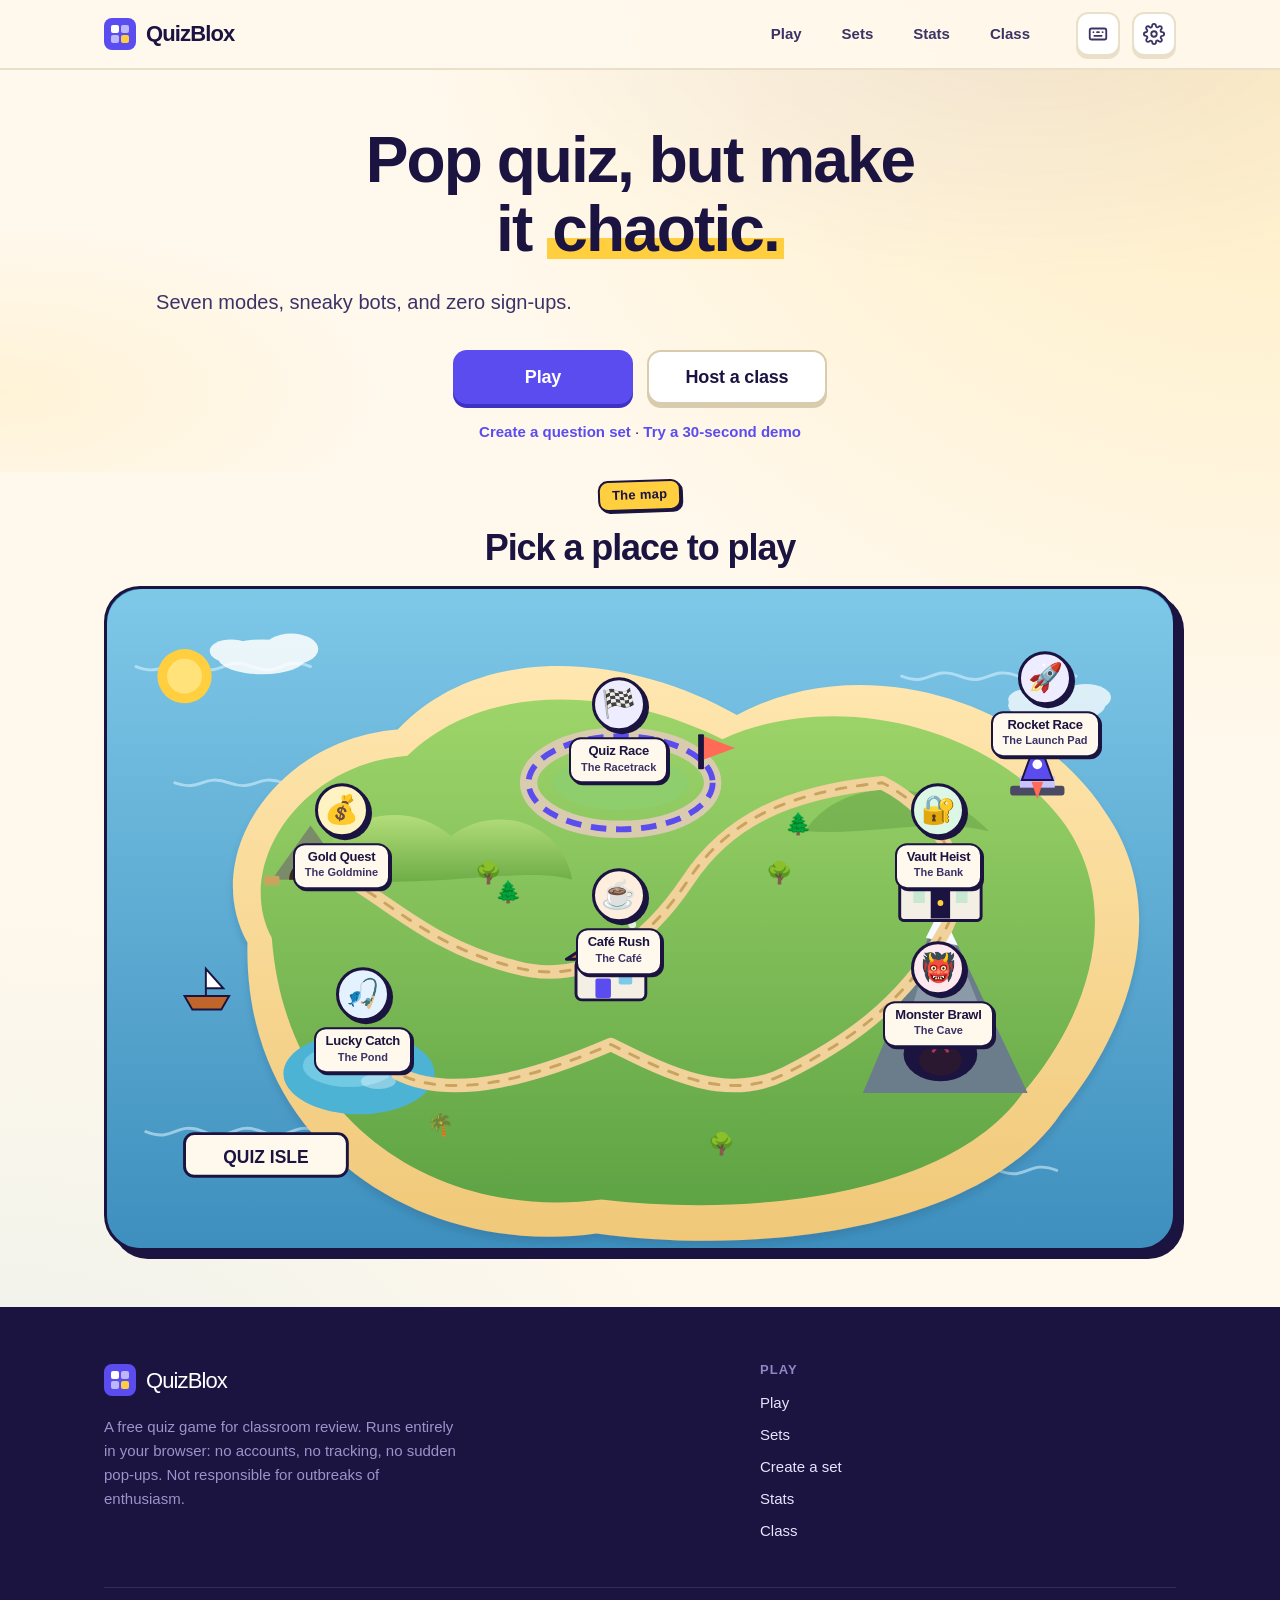
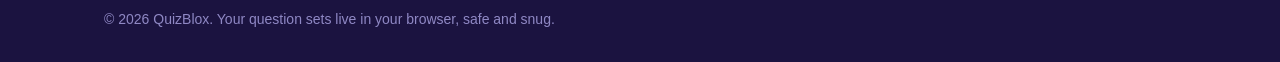
==== commit 45f1a364: "Remove daily challenges and add a Quiz Isle map on home Drop the daily challenge, daily mix, questio" ====
--- a/index.html
+++ b/index.html
@@ -48,20 +48,180 @@
   <p class="hero-quiet"><a href="sets.html#new">Create a question set</a></p>
 </div></section>
 
-<section class="today"><div class="container"><div id="dailyWrap"></div></div></section>
 
-<section class="section modes-home"><div class="container">
-  <div class="section-head"><h2>Pick a mode</h2></div>
-  <div class="mode-home-grid">
-      <a class="mode-tile mode-card gold" href="play.html?mode=gold"><span class="mode-emoji">💰</span><h3>Gold Quest</h3><p>Chests, gold and the odd goblin.</p><span class="mode-go">Play Gold Quest</span></a>
-      <a class="mode-tile mode-card race" href="play.html?mode=race"><span class="mode-emoji">🏁</span><h3>Quiz Race</h3><p>Fast answers, bigger streaks, more points.</p><span class="mode-go">Play Quiz Race</span></a>
-      <a class="mode-tile mode-card heist" href="play.html?mode=heist"><span class="mode-emoji">🔐</span><h3>Vault Heist</h3><p>Stop the marker in the green to crack the vault.</p><span class="mode-go">Play Vault Heist</span></a>
-      <a class="mode-tile mode-card fish" href="play.html?mode=fish"><span class="mode-emoji">🎣</span><h3>Lucky Catch</h3><p>Hook a fish and mash to reel it in.</p><span class="mode-go">Play Lucky Catch</span></a>
-      <a class="mode-tile mode-card cafe" href="play.html?mode=cafe"><span class="mode-emoji">☕</span><h3>Café Rush</h3><p>Serve the order before the customer leaves.</p><span class="mode-go">Play Café Rush</span></a>
-      <a class="mode-tile mode-card brawl" href="play.html?mode=brawl"><span class="mode-emoji">👹</span><h3>Monster Brawl</h3><p>Chip away at a giant boss. Highest damage wins.</p><span class="mode-go">Play Monster Brawl</span></a>
-      <a class="mode-tile mode-card rocket" href="play.html?mode=rocket"><span class="mode-emoji">🚀</span><h3>Rocket Race</h3><p>Play cards and race your rocket to space.</p><span class="mode-go">Play Rocket Race</span></a>
+<section class="world" id="worldMap" aria-labelledby="mapTitle">
+  <div class="container">
+    <div class="world-head">
+      <p class="eyebrow">The map</p>
+      <h2 id="mapTitle">Pick a place to play</h2>
+    </div>
+    <div class="world-map">
+      <svg class="map-art" viewBox="0 0 1100 680" role="presentation" aria-hidden="true" focusable="false">
+        <defs>
+          <linearGradient id="qm-sea" x1="0" y1="0" x2="0" y2="1">
+            <stop offset="0" stop-color="#7ec8e8"/>
+            <stop offset="1" stop-color="#3e8fbe"/>
+          </linearGradient>
+          <linearGradient id="qm-land" x1="0" y1="0" x2="0" y2="1">
+            <stop offset="0" stop-color="#9ed56a"/>
+            <stop offset="1" stop-color="#5ea344"/>
+          </linearGradient>
+          <linearGradient id="qm-sand" x1="0" y1="0" x2="0" y2="1">
+            <stop offset="0" stop-color="#ffe7b0"/>
+            <stop offset="1" stop-color="#f0c878"/>
+          </linearGradient>
+          <linearGradient id="qm-hill" x1="0" y1="0" x2="0" y2="1">
+            <stop offset="0" stop-color="#b8e07c"/>
+            <stop offset="1" stop-color="#6aaa45"/>
+          </linearGradient>
+          <filter id="qm-soft" x="-5%" y="-5%" width="110%" height="110%">
+            <feDropShadow dx="0" dy="6" stdDeviation="4" flood-color="#1b4d6e" flood-opacity=".22"/>
+          </filter>
+        </defs>
+        <rect width="1100" height="680" rx="36" fill="url(#qm-sea)"/>
+        <!-- waves -->
+        <g class="map-waves" fill="none" stroke="#dff4ff" stroke-width="3" stroke-linecap="round" opacity=".55">
+          <path d="M30 80c30 12 30-12 60 0s30-12 60 0s30-12 60 0"/>
+          <path d="M820 90c30 12 30-12 60 0s30-12 60 0s30-12 60 0"/>
+          <path d="M40 560c30 12 30-12 60 0s30-12 60 0s30-12 60 0"/>
+          <path d="M860 600c30 12 30-12 60 0s30-12 60 0"/>
+          <path class="map-wave" d="M70 200c28 10 28-10 56 0s28-10 56 0"/>
+          <path class="map-wave" d="M900 480c28 10 28-10 56 0s28-10 56 0"/>
+        </g>
+        <!-- distant clouds -->
+        <g class="map-cloud" fill="#fff" opacity=".85">
+          <ellipse cx="160" cy="70" rx="46" ry="18"/>
+          <ellipse cx="190" cy="62" rx="28" ry="16"/>
+          <ellipse cx="128" cy="64" rx="22" ry="12"/>
+        </g>
+        <g class="map-cloud map-cloud-2" fill="#fff" opacity=".75">
+          <ellipse cx="980" cy="120" rx="50" ry="18"/>
+          <ellipse cx="1010" cy="112" rx="26" ry="14"/>
+          <ellipse cx="950" cy="114" rx="20" ry="11"/>
+        </g>
+        <!-- sun -->
+        <g class="map-sun">
+          <circle cx="80" cy="90" r="28" fill="#ffcf3f"/>
+          <circle cx="80" cy="90" r="18" fill="#ffe27a"/>
+        </g>
+        <!-- island beach then land -->
+        <path filter="url(#qm-soft)" fill="url(#qm-sand)" d="M145 365C95 275 175 155 300 145C390 50 545 70 650 130C780 60 955 115 1030 230C1100 330 1055 455 985 540C910 655 690 690 505 665C325 690 140 575 145 365Z"/>
+        <path fill="url(#qm-land)" d="M170 360C130 285 200 180 310 172C395 90 535 105 635 155C755 100 920 145 990 245C1050 335 1010 445 945 520C875 620 680 650 510 630C345 652 185 555 170 360Z"/>
+        <!-- hills -->
+        <path fill="url(#qm-hill)" opacity=".9" d="M210 300C230 230 310 215 355 255C400 220 470 240 480 300C430 285 350 310 210 300Z"/>
+        <path fill="#4e8d38" opacity=".35" d="M720 250C760 190 860 195 910 250C850 235 790 255 720 250Z"/>
+        <!-- southeast mountain for the cave -->
+        <path fill="#6b7c8a" d="M780 520L860 330L950 520Z"/>
+        <path fill="#8b9aa8" d="M860 330L900 430L820 470Z"/>
+        <path fill="#f7fbff" d="M845 360L860 330L878 368Z"/>
+        <!-- pond -->
+        <ellipse class="map-pond" cx="260" cy="500" rx="78" ry="42" fill="#4db3d4"/>
+        <ellipse cx="250" cy="492" rx="48" ry="22" fill="#9ee3f5" opacity=".45"/>
+        <ellipse cx="280" cy="508" rx="18" ry="8" fill="#fff" opacity=".35"/>
+        <!-- winding path -->
+        <path fill="none" stroke="#f0d29a" stroke-width="14" stroke-linecap="round" stroke-linejoin="round" d="M250 300C300 330 340 370 420 390C500 412 560 360 600 300C640 240 700 210 800 200C860 230 900 300 860 360C820 430 760 470 700 500C640 530 580 500 520 470C450 500 360 530 300 500"/>
+        <path fill="none" stroke="#c9a45e" stroke-width="3" stroke-dasharray="10 12" stroke-linecap="round" d="M250 300C300 330 340 370 420 390C500 412 560 360 600 300C640 240 700 210 800 200C860 230 900 300 860 360C820 430 760 470 700 500C640 530 580 500 520 470C450 500 360 530 300 500"/>
+        <!-- racetrack oval -->
+        <ellipse cx="530" cy="200" rx="95" ry="48" fill="none" stroke="#d9ccae" stroke-width="18"/>
+        <ellipse cx="530" cy="200" rx="95" ry="48" fill="none" stroke="#5b4cf0" stroke-width="6" stroke-dasharray="16 10"/>
+        <ellipse cx="530" cy="200" rx="70" ry="28" fill="#8fce6d"/>
+        <rect class="map-flag" x="610" y="150" width="6" height="36" rx="1" fill="#1b1340"/>
+        <polygon class="map-flag" points="616,152 648,164 616,176" fill="#ff6b57"/>
+        <!-- goldmine entrance -->
+        <g transform="translate(210,280)">
+          <path d="M-40 20L0 -36L40 20Z" fill="#7a8b6a"/>
+          <path d="M-22 20C-22 -6 22 -6 22 20Z" fill="#3a2a1a"/>
+          <path d="M-14 20C-14 4 14 4 14 20Z" fill="#1b1340"/>
+          <rect x="-48" y="16" width="16" height="10" rx="2" fill="#c9a45e"/>
+          <circle class="map-sparkle" cx="28" cy="-8" r="4" fill="#ffcf3f"/>
+        </g>
+        <!-- cafe building, central -->
+        <g transform="translate(520,390)">
+          <rect x="-36" y="-8" width="72" height="42" rx="6" fill="#f4efe4" stroke="#1b1340" stroke-width="3"/>
+          <path d="M-46 -8L0 -38L46 -8Z" fill="#c0662b" stroke="#1b1340" stroke-width="3" stroke-linejoin="round"/>
+          <rect x="-16" y="12" width="16" height="20" rx="2" fill="#5b4cf0"/>
+          <rect x="8" y="6" width="14" height="12" rx="2" fill="#7ec8e8"/>
+          <circle class="map-steam" cx="22" cy="-44" r="4" fill="#fff" opacity=".8"/>
+          <circle class="map-steam map-steam-2" cx="30" cy="-54" r="3" fill="#fff" opacity=".6"/>
+        </g>
+        <!-- vault / bank -->
+        <g transform="translate(860,300)">
+          <rect x="-42" y="-6" width="84" height="48" rx="4" fill="#f4efe4" stroke="#1b1340" stroke-width="3"/>
+          <rect x="-42" y="-22" width="84" height="18" rx="3" fill="#16a34a" stroke="#1b1340" stroke-width="3"/>
+          <rect x="-10" y="10" width="20" height="30" fill="#1b1340"/>
+          <circle cx="0" cy="24" r="3" fill="#ffcf3f"/>
+          <rect x="-28" y="8" width="12" height="16" fill="#c9e8d4"/>
+          <rect x="16" y="8" width="12" height="16" fill="#c9e8d4"/>
+        </g>
+        <!-- cave mouth on the mountain -->
+        <g transform="translate(860,470)">
+          <ellipse cx="0" cy="10" rx="38" ry="28" fill="#1b1340"/>
+          <ellipse cx="0" cy="16" rx="22" ry="16" fill="#2a1830"/>
+          <path class="map-glow" d="M-8 8Q0 -6 8 8" fill="none" stroke="#d63b66" stroke-width="3" opacity=".8"/>
+        </g>
+        <!-- launch pad -->
+        <g transform="translate(960,175)">
+          <rect x="-28" y="28" width="56" height="10" rx="3" fill="#4a4a62"/>
+          <rect x="-18" y="18" width="36" height="12" fill="#c9c3ff"/>
+          <g class="map-rocket-idle">
+            <path d="M0 -22L16 22H-16Z" fill="#5b4cf0" stroke="#1b1340" stroke-width="2"/>
+            <circle cx="0" cy="6" r="5" fill="#fff"/>
+            <path class="map-flame" d="M-6 24L0 42L6 24Z" fill="#ff6b57"/>
+          </g>
+        </g>
+        <!-- trees -->
+        <g font-size="22">
+          <text x="380" y="300">🌳</text>
+          <text x="400" y="320">🌲</text>
+          <text x="680" y="300">🌳</text>
+          <text x="330" y="560">🌴</text>
+          <text x="620" y="580">🌳</text>
+          <text x="700" y="250">🌲</text>
+        </g>
+        <!-- little boat -->
+        <g class="map-boat" transform="translate(80,420)">
+          <path d="M0 0H46L38 14H8Z" fill="#c0662b" stroke="#1b1340" stroke-width="2"/>
+          <path d="M22 0V-28L40 -8H22Z" fill="#fff" stroke="#1b1340" stroke-width="2"/>
+        </g>
+        <!-- cartouche -->
+        <g transform="translate(80,590)">
+          <rect x="0" y="-28" width="168" height="44" rx="10" fill="#fff8ec" stroke="#1b1340" stroke-width="3"/>
+          <text x="84" y="2" text-anchor="middle" font-family="Nunito, Trebuchet MS, sans-serif" font-size="18" font-weight="800" fill="#1b1340">QUIZ ISLE</text>
+        </g>
+      </svg>
+      <div class="map-spots">
+        <a class="map-spot gold" style="--x:22%;--y:42%" href="play.html?mode=gold">
+          <span class="map-emoji" aria-hidden="true">💰</span>
+          <span class="map-label"><b>Gold Quest</b><i>The Goldmine</i></span>
+        </a>
+        <a class="map-spot race" style="--x:48%;--y:26%" href="play.html?mode=race">
+          <span class="map-emoji" aria-hidden="true">🏁</span>
+          <span class="map-label"><b>Quiz Race</b><i>The Racetrack</i></span>
+        </a>
+        <a class="map-spot heist" style="--x:78%;--y:42%" href="play.html?mode=heist">
+          <span class="map-emoji" aria-hidden="true">🔐</span>
+          <span class="map-label"><b>Vault Heist</b><i>The Bank</i></span>
+        </a>
+        <a class="map-spot fish" style="--x:24%;--y:70%" href="play.html?mode=fish">
+          <span class="map-emoji" aria-hidden="true">🎣</span>
+          <span class="map-label"><b>Lucky Catch</b><i>The Pond</i></span>
+        </a>
+        <a class="map-spot cafe" style="--x:48%;--y:55%" href="play.html?mode=cafe">
+          <span class="map-emoji" aria-hidden="true">☕</span>
+          <span class="map-label"><b>Café Rush</b><i>The Café</i></span>
+        </a>
+        <a class="map-spot brawl" style="--x:78%;--y:66%" href="play.html?mode=brawl">
+          <span class="map-emoji" aria-hidden="true">👹</span>
+          <span class="map-label"><b>Monster Brawl</b><i>The Cave</i></span>
+        </a>
+        <a class="map-spot rocket" style="--x:88%;--y:22%" href="play.html?mode=rocket">
+          <span class="map-emoji" aria-hidden="true">🚀</span>
+          <span class="map-label"><b>Rocket Race</b><i>The Launch Pad</i></span>
+        </a>
+      </div>
+    </div>
   </div>
-</div></section>
+</section>
 </main>
 <footer class="site-footer"><div class="container">
   <div class="foot-grid">
--- a/css/styles.css
+++ b/css/styles.css
@@ -1303,3 +1303,63 @@
   .seg button{padding:8px 14px}
   .chips{gap:8px}
 }
+
+/* ---------- Quiz Isle home map ---------- */
+.world{padding:8px 0 56px}
+.world-head{text-align:center;margin:0 0 18px}
+.world-head h2{margin:0;font-size:clamp(26px,4vw,36px)}
+.world-map{position:relative;border-radius:36px;overflow:hidden;border:3px solid var(--ink);box-shadow:8px 8px 0 var(--ink);background:#3e8fbe}
+.map-art{display:block;width:100%;height:auto;aspect-ratio:1100/680}
+.map-spots{position:absolute;inset:0}
+.map-spot{position:absolute;left:var(--x);top:var(--y);transform:translate(-50%,-78%);display:flex;flex-direction:column;align-items:center;gap:6px;width:132px;text-align:center;text-decoration:none;color:var(--ink);z-index:1;transition:transform .2s ease}
+.map-spot:hover,.map-spot:focus-visible{text-decoration:none;transform:translate(-50%,-78%) translateY(-8px) scale(1.06);z-index:3}
+.map-emoji{width:54px;height:54px;border-radius:50%;display:grid;place-items:center;font-size:28px;background:#fff;border:3px solid var(--ink);box-shadow:3px 3px 0 var(--ink);line-height:1}
+.map-spot.gold .map-emoji{background:var(--pop-tint)}
+.map-spot.race .map-emoji{background:var(--brand-tint)}
+.map-spot.heist .map-emoji{background:var(--ok-tint)}
+.map-spot.fish .map-emoji{background:#e4f2ff}
+.map-spot.cafe .map-emoji{background:#fdeede}
+.map-spot.brawl .map-emoji{background:#fde9ee}
+.map-spot.rocket .map-emoji{background:#eeecff}
+.map-label{display:flex;flex-direction:column;gap:0;background:#fff8ec;border:2px solid var(--ink);border-radius:12px;padding:4px 10px 5px;box-shadow:2px 2px 0 var(--ink);min-width:0;max-width:132px}
+.map-label b{font-family:var(--head);font-size:13px;font-weight:800;letter-spacing:-.02em;line-height:1.2}
+.map-label i{font-style:normal;font-size:11px;font-weight:700;color:var(--ink-2)}
+.map-wave{animation:mapWave 5s ease-in-out infinite alternate}
+.map-cloud{animation:mapCloud 22s linear infinite}
+.map-cloud-2{animation-duration:28s;animation-direction:reverse}
+.map-rocket-idle{animation:mapBob 2.6s ease-in-out infinite;transform-origin:center 28px}
+.map-flame{animation:mapFlicker .35s ease-in-out infinite alternate;transform-origin:center top}
+.map-steam,.map-steam-2{animation:mapSteam 2.2s ease-in-out infinite}
+.map-steam-2{animation-delay:.7s}
+.map-sparkle{animation:mapTwinkle 1.5s ease-in-out infinite}
+.map-flag{transform-origin:3px 0;animation:mapFlap 1.1s ease-in-out infinite}
+.map-boat{animation:mapBob 3.4s ease-in-out infinite}
+.map-glow{animation:mapTwinkle 1.8s ease-in-out infinite}
+.map-pond{transform-box:fill-box;transform-origin:center;animation:mapPulse 4s ease-in-out infinite}
+@keyframes mapWave{from{transform:translateX(0)}to{transform:translateX(18px)}}
+@keyframes mapCloud{from{transform:translateX(0)}to{transform:translateX(-40px)}}
+@keyframes mapBob{0%,100%{transform:translateY(0)}50%{transform:translateY(-6px)}}
+@keyframes mapFlicker{from{transform:scaleY(1);opacity:1}to{transform:scaleY(1.25);opacity:.7}}
+@keyframes mapSteam{0%,100%{transform:translateY(0);opacity:.8}50%{transform:translateY(-8px);opacity:.2}}
+@keyframes mapTwinkle{0%,100%{opacity:.35;transform:scale(.8)}50%{opacity:1;transform:scale(1.2)}}
+@keyframes mapFlap{0%,100%{transform:skewX(0)}50%{transform:skewX(-10deg)}}
+@keyframes mapPulse{0%,100%{transform:scale(1)}50%{transform:scale(1.03)}}
+@media(prefers-reduced-motion:reduce){
+  .map-wave,.map-cloud,.map-cloud-2,.map-rocket-idle,.map-flame,.map-steam,.map-steam-2,.map-sparkle,.map-flag,.map-boat,.map-glow,.map-pond{animation:none}
+  .map-spot,.map-spot:hover,.map-spot:focus-visible{transition:none;transform:translate(-50%,-78%)}
+}
+@media(max-width:640px){
+  .world{padding:0 0 40px}
+  .world-map{border:0;border-radius:0;box-shadow:none;overflow:visible;background:transparent}
+  .map-art{border:3px solid var(--ink);border-radius:24px;box-shadow:6px 6px 0 var(--ink);margin-bottom:14px}
+  .map-spots{position:static;display:grid;grid-template-columns:1fr;gap:10px}
+  .map-spot{position:static;transform:none;width:auto;flex-direction:row;gap:12px;text-align:left;background:#fff;border:2px solid var(--ink);border-radius:16px;padding:10px 12px;box-shadow:3px 3px 0 var(--ink);min-height:56px}
+  .map-spot:hover,.map-spot:focus-visible{transform:translateY(-2px)}
+  .map-label{background:transparent;border:0;box-shadow:none;padding:0;max-width:none}
+  .map-label b{font-size:16px}
+  .map-label i{font-size:13px}
+  @media(prefers-reduced-motion:reduce){
+    .map-spot,.map-spot:hover,.map-spot:focus-visible{transform:none}
+  }
+}
+.mode-home-grid .mode-card.rocket{grid-column:auto}
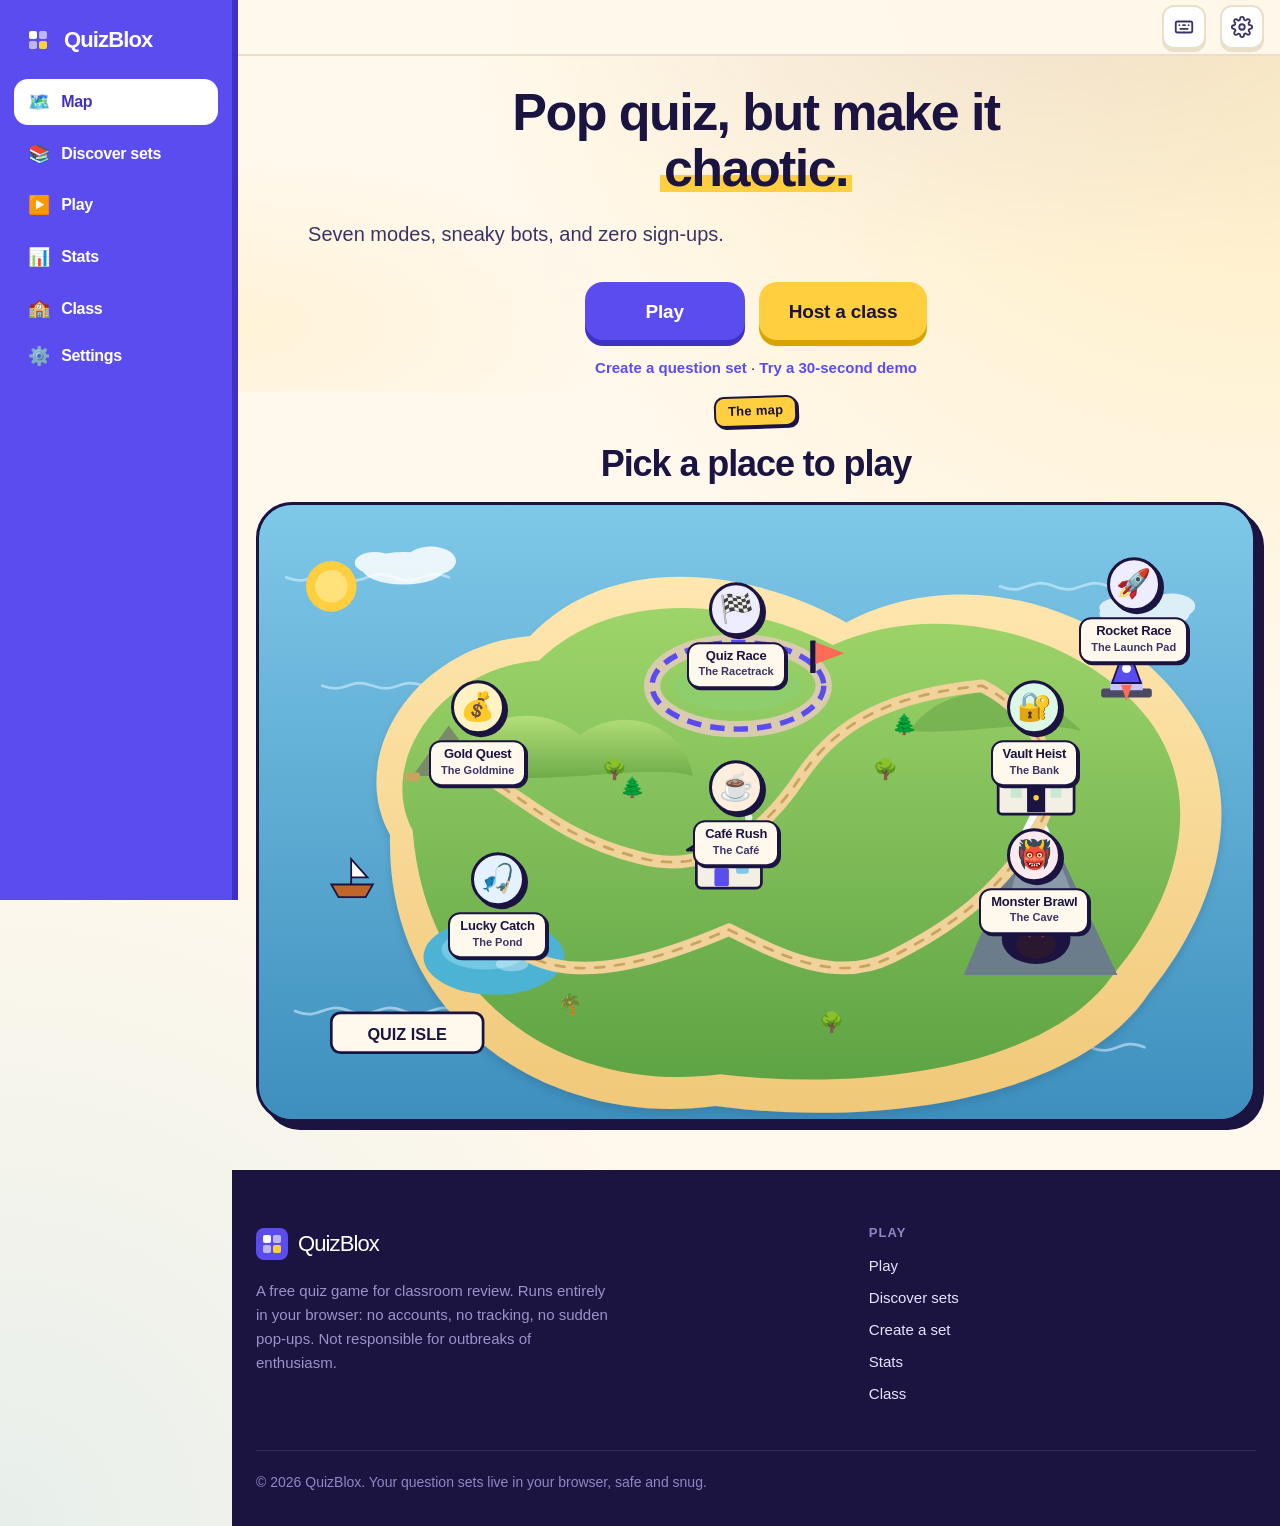
==== commit 055db2ae: "Add a dashboard layout with a sidebar, Discover cards and a clearer play flow The fun site now uses " ====
--- a/index.html
+++ b/index.html
@@ -29,22 +29,33 @@
 <link rel="prefetch" href="play.html">
 <link rel="prefetch" href="js/game.js">
 </head>
-<body data-page="home">
+<body class="app-shell" data-page="home">
 <a class="skip-link" href="#main">Skip to content</a>
-<header class="site-header"><div class="container header-in">
+<aside class="app-sidebar" id="sidebar">
   <a class="brand" href="index.html" aria-label="QuizBlox home"><svg viewBox="0 0 32 32" aria-hidden="true"><rect width="32" height="32" rx="8" fill="#5b4cf0"/><rect x="7" y="7" width="8" height="8" rx="2" fill="#fff"/><rect x="17" y="7" width="8" height="8" rx="2" fill="#fff" opacity=".6"/><rect x="7" y="17" width="8" height="8" rx="2" fill="#fff" opacity=".6"/><rect x="17" y="17" width="8" height="8" rx="2" fill="#ffcf3f"/></svg><span>QuizBlox</span></a>
-  <div class="header-tools"><button class="icon-btn" id="settingsBtn" aria-label="Settings" title="Settings"><svg viewBox="0 0 24 24" fill="none" stroke="currentColor" stroke-width="2" stroke-linecap="round" stroke-linejoin="round" aria-hidden="true"><circle cx="12" cy="12" r="3"/><path d="M19.4 15a1.7 1.7 0 00.3 1.8l.1.1a2 2 0 11-2.8 2.8l-.1-.1a1.7 1.7 0 00-1.8-.3 1.7 1.7 0 00-1 1.5V21a2 2 0 11-4 0v-.1a1.7 1.7 0 00-1.1-1.5 1.7 1.7 0 00-1.8.3l-.1.1a2 2 0 11-2.8-2.8l.1-.1a1.7 1.7 0 00.3-1.8 1.7 1.7 0 00-1.5-1H3a2 2 0 110-4h.1a1.7 1.7 0 001.5-1.1 1.7 1.7 0 00-.3-1.8l-.1-.1a2 2 0 112.8-2.8l.1.1a1.7 1.7 0 001.8.3H9a1.7 1.7 0 001-1.5V3a2 2 0 114 0v.1a1.7 1.7 0 001 1.5 1.7 1.7 0 001.8-.3l.1-.1a2 2 0 112.8 2.8l-.1.1a1.7 1.7 0 00-.3 1.8V9a1.7 1.7 0 001.5 1H21a2 2 0 110 4h-.1a1.7 1.7 0 00-1.5 1z"/></svg></button>
-  <button class="nav-toggle" id="navToggle" aria-label="Open menu" aria-expanded="false" aria-controls="nav"><svg width="20" height="20" viewBox="0 0 20 20" fill="none" stroke="currentColor" stroke-width="1.8" stroke-linecap="round" aria-hidden="true"><path d="M3 5h14M3 10h14M3 15h14"/></svg></button></div>
   <nav class="nav" id="nav" aria-label="Main">
-    <a href="play.html" data-nav="play">Play</a><a href="sets.html" data-nav="sets">Sets</a><a href="stats.html" data-nav="stats">Stats</a><a href="teacher.html" data-nav="teacher">Class</a>
+    <a href="index.html" data-nav="home"><span class="nav-ico" aria-hidden="true">🗺️</span><span>Map</span></a>
+    <a href="sets.html" data-nav="sets"><span class="nav-ico" aria-hidden="true">📚</span><span>Discover sets</span></a>
+    <a href="play.html" data-nav="play"><span class="nav-ico" aria-hidden="true">▶️</span><span>Play</span></a>
+    <a href="stats.html" data-nav="stats"><span class="nav-ico" aria-hidden="true">📊</span><span>Stats</span></a>
+    <a href="teacher.html" data-nav="teacher"><span class="nav-ico" aria-hidden="true">🏫</span><span>Class</span></a>
+    <button type="button" class="nav-settings" id="navSettings" aria-label="Settings" title="Settings"><span class="nav-ico" aria-hidden="true">⚙️</span><span>Settings</span></button>
   </nav>
-</div></header>
+</aside>
+<div class="nav-backdrop" id="navBackdrop" hidden></div>
+<div class="app-frame">
+<header class="app-topbar">
+  <a class="brand" href="index.html" aria-label="QuizBlox home"><svg viewBox="0 0 32 32" aria-hidden="true"><rect width="32" height="32" rx="8" fill="#5b4cf0"/><rect x="7" y="7" width="8" height="8" rx="2" fill="#fff"/><rect x="17" y="7" width="8" height="8" rx="2" fill="#fff" opacity=".6"/><rect x="7" y="17" width="8" height="8" rx="2" fill="#fff" opacity=".6"/><rect x="17" y="17" width="8" height="8" rx="2" fill="#ffcf3f"/></svg><span>QuizBlox</span></a>
+  <div class="header-tools"><button class="icon-btn" id="settingsBtn" aria-label="Settings" title="Settings"><svg viewBox="0 0 24 24" fill="none" stroke="currentColor" stroke-width="2" stroke-linecap="round" stroke-linejoin="round" aria-hidden="true"><circle cx="12" cy="12" r="3"/><path d="M19.4 15a1.7 1.7 0 00.3 1.8l.1.1a2 2 0 11-2.8 2.8l-.1-.1a1.7 1.7 0 00-1.8-.3 1.7 1.7 0 00-1 1.5V21a2 2 0 11-4 0v-.1a1.7 1.7 0 00-1.1-1.5 1.7 1.7 0 00-1.8.3l-.1.1a2 2 0 11-2.8-2.8l.1-.1a1.7 1.7 0 00.3-1.8 1.7 1.7 0 00-1.5-1H3a2 2 0 110-4h.1a1.7 1.7 0 001.5-1.1 1.7 1.7 0 00-.3-1.8l-.1-.1a2 2 0 112.8-2.8l.1.1a1.7 1.7 0 001.8.3H9a1.7 1.7 0 001-1.5V3a2 2 0 114 0v.1a1.7 1.7 0 001 1.5 1.7 1.7 0 001.8-.3l.1-.1a2 2 0 112.8 2.8l-.1-.1a1.7 1.7 0 00-.3 1.8V9a1.7 1.7 0 001.5 1H21a2 2 0 110 4h-.1a1.7 1.7 0 00-1.5 1z"/></svg></button><button class="nav-toggle" id="navToggle" aria-label="Open menu" aria-expanded="false" aria-controls="nav"><svg width="20" height="20" viewBox="0 0 20 20" fill="none" stroke="currentColor" stroke-width="1.8" stroke-linecap="round" aria-hidden="true"><path d="M3 5h14M3 10h14M3 15h14"/></svg></button>
+  </div>
+</header>
 <main id="main" tabindex="-1">
+
 
 <section class="hero hero-simple"><div class="container">
   <h1>Pop quiz, but make it <span class="hl">chaotic.</span></h1>
   <p class="lead">Seven modes, sneaky bots, and zero sign-ups.</p>
-  <div class="btn-row hero-actions"><a class="btn btn-primary btn-lg" href="play.html">Play</a><a class="btn btn-secondary btn-lg" href="teacher.html">Host a class</a></div>
+  <div class="btn-row hero-actions"><a class="btn btn-primary btn-lg" href="play.html">Play</a><a class="btn btn-pop btn-lg" href="teacher.html">Host a class</a></div>
   <p class="hero-quiet"><a href="sets.html#new">Create a question set</a></p>
 </div></section>
 
@@ -227,10 +238,19 @@
   <div class="foot-grid">
     <div><a class="brand" href="index.html"><svg viewBox="0 0 32 32" aria-hidden="true"><rect width="32" height="32" rx="8" fill="#5b4cf0"/><rect x="7" y="7" width="8" height="8" rx="2" fill="#fff"/><rect x="17" y="7" width="8" height="8" rx="2" fill="#fff" opacity=".6"/><rect x="7" y="17" width="8" height="8" rx="2" fill="#fff" opacity=".6"/><rect x="17" y="17" width="8" height="8" rx="2" fill="#ffcf3f"/></svg><span>QuizBlox</span></a>
       <p class="muted" style="margin-top:12px;max-width:360px">A free quiz game for classroom review. Runs entirely in your browser: no accounts, no tracking, no sudden pop-ups. Not responsible for outbreaks of enthusiasm.</p></div>
-    <div><h4>Play</h4><ul><li><a href="play.html">Play</a></li><li><a href="sets.html">Sets</a></li><li><a href="sets.html#new">Create a set</a></li><li><a href="stats.html">Stats</a></li><li><a href="teacher.html">Class</a></li></ul></div>
+    <div><h4>Play</h4><ul><li><a href="play.html">Play</a></li><li><a href="sets.html">Discover sets</a></li><li><a href="sets.html#new">Create a set</a></li><li><a href="stats.html">Stats</a></li><li><a href="teacher.html">Class</a></li></ul></div>
   </div>
   <div class="foot-bottom"><button type="button" class="btn btn-secondary btn-sm" id="installBtn" hidden>Install QuizBlox as an app</button>&copy; <span id="year">2026</span> QuizBlox. Your question sets live in your browser, safe and snug.</div>
 </div></footer>
+</div>
+<nav class="app-tabbar" aria-label="Primary">
+  <a href="index.html" data-nav="home"><span class="nav-ico" aria-hidden="true">🗺️</span><span>Map</span></a>
+  <a href="sets.html" data-nav="sets"><span class="nav-ico" aria-hidden="true">📚</span><span>Discover</span></a>
+  <a href="play.html" data-nav="play"><span class="nav-ico" aria-hidden="true">▶️</span><span>Play</span></a>
+  <a href="stats.html" data-nav="stats"><span class="nav-ico" aria-hidden="true">📊</span><span>Stats</span></a>
+  <a href="teacher.html" data-nav="teacher"><span class="nav-ico" aria-hidden="true">🏫</span><span>Class</span></a>
+</nav>
+
 <script src="js/samples.js"></script>
 <script src="js/qtypes.js"></script>
 <script src="js/common.js"></script>
--- a/css/styles.css
+++ b/css/styles.css
@@ -1362,4 +1362,98 @@
     .map-spot,.map-spot:hover,.map-spot:focus-visible{transform:none}
   }
 }
+
+
+/* ---------- app shell: sidebar + frame (Blooket-like structure, QuizBlox look) ---------- */
+.app-shell{display:flex;align-items:stretch;min-height:100vh;background:var(--bg)}
+.app-sidebar{width:232px;flex:none;background:var(--brand);color:#fff;display:flex;flex-direction:column;padding:18px 14px 16px;position:sticky;top:0;height:100vh;z-index:50;box-shadow:6px 0 0 var(--brand-d)}
+.app-sidebar .brand{color:#fff;margin:4px 8px 22px;gap:10px}
+.app-sidebar .brand:hover{text-decoration:none;filter:brightness(1.08)}
+.app-sidebar .brand svg{width:32px;height:32px;flex:none}
+.app-sidebar .nav{display:flex;flex-direction:column;align-items:stretch;gap:6px;margin:0}
+.app-sidebar .nav a,
+.app-sidebar .nav-settings{display:flex;align-items:center;gap:10px;color:#fff;font-family:var(--head);font-size:16px;font-weight:800;letter-spacing:-.02em;padding:10px 12px;border-radius:14px;text-decoration:none;background:transparent;border:0;width:100%;text-align:left;cursor:pointer;box-shadow:none}
+.app-sidebar .nav a:hover,
+.app-sidebar .nav-settings:hover{background:rgba(255,255,255,.16);text-decoration:none;color:#fff}
+.app-sidebar .nav a[aria-current=page]{background:#fff;color:var(--brand-d)}
+.app-sidebar .nav-ico{width:1.4em;text-align:center;font-size:18px;line-height:1}
+.sidebar-tools{margin-top:auto;display:flex;gap:8px;padding:12px 4px 0}
+.sidebar-tools .icon-btn{background:rgba(255,255,255,.14);border-color:transparent;color:#fff;box-shadow:none}
+.sidebar-tools .icon-btn:hover{background:#fff;color:var(--brand-d)}
+.nav-backdrop{display:none}
+.app-frame{flex:1;min-width:0;display:flex;flex-direction:column}
+.app-topbar{display:flex;align-items:center;justify-content:flex-end;height:56px;padding:0 16px;background:rgba(255,248,236,.96);border-bottom:2px solid var(--line);position:sticky;top:0;z-index:40}
+.app-topbar .brand{display:none}
+.app-topbar .header-tools{display:flex;align-items:center;gap:8px}
+.app-tabbar{display:none}
+.app-frame .container{max-width:1120px}
+
+/* chunkier buttons */
+.btn{height:48px;padding:0 22px;border-radius:16px;box-shadow:0 5px 0 var(--d);font-size:16px}
+.btn:hover{box-shadow:0 6px 0 var(--d);transform:translateY(-1px)}
+.btn:active{transform:translateY(5px);box-shadow:0 0 0 var(--d)}
+.btn-lg{height:58px;padding:0 30px;font-size:19px;border-radius:18px;box-shadow:0 6px 0 var(--d)}
+.btn-lg:hover{box-shadow:0 7px 0 var(--d)}
+.btn-sm{height:38px;padding:0 14px;font-size:14px;border-radius:12px;box-shadow:0 3px 0 var(--d)}
+
+/* home dashboard */
+.hero-simple{padding:28px 0 12px;text-align:center}
+.hero-simple h1{max-width:18ch;margin:0 auto 8px;font-size:clamp(32px,5vw,52px)}
+.hero-simple .lead{margin:0 auto 20px;max-width:32ch;font-size:18px}
+.hero-actions .btn{min-width:160px}
+.world{padding:4px 0 48px}
+
+/* discover set cards */
+.set-list{display:grid;grid-template-columns:repeat(auto-fill,minmax(240px,1fr));gap:18px}
+.set-row{flex-direction:column;align-items:stretch;gap:0;padding:0;overflow:hidden;border:3px solid var(--ink);border-radius:20px;box-shadow:5px 5px 0 var(--ink);background:#fff}
+.set-row:hover{transform:translate(-2px,-2px);box-shadow:7px 7px 0 var(--ink)}
+.set-row .set-emoji{width:100%;height:110px;border-radius:0;border:0;border-bottom:3px solid var(--ink);font-size:52px}
+.set-row .info{padding:12px 14px 6px;min-width:0}
+.set-row .info b{font-size:18px}
+.set-acts{display:flex;flex-wrap:wrap;gap:8px;align-items:center;padding:4px 12px 14px;width:100%}
+.set-acts .star{margin:0}
+.set-acts .btn{margin:0}
+
+/* play mode tiles */
+.mode-grid-roomy{grid-template-columns:repeat(auto-fill,minmax(210px,1fr));gap:16px}
+.mode-grid-roomy .choice.mode{min-height:168px;padding:18px 16px 16px;border:3px solid var(--ink);border-radius:20px;box-shadow:5px 5px 0 var(--ink);align-items:flex-start;text-align:left}
+.mode-grid-roomy .choice.mode:hover{transform:translate(-2px,-2px);box-shadow:7px 7px 0 var(--ink)}
+.mode-grid-roomy .choice.mode.on{box-shadow:5px 5px 0 var(--brand-d);border-color:var(--brand)}
+.mode-grid-roomy .choice.mode .mode-em{font-size:40px}
+.setup-step{border:3px solid var(--ink);border-radius:22px;box-shadow:5px 5px 0 var(--ink)}
+
+/* class host lobby */
+.host-lobby{background:var(--brand-tint);border:3px solid var(--ink);border-radius:24px;box-shadow:6px 6px 0 var(--ink);padding:22px 22px 20px;margin:0 0 22px;display:grid;grid-template-columns:auto 1fr;gap:18px 24px;align-items:center}
+.host-lobby .lobby-kicker{grid-column:1/-1;margin:0;font-family:var(--head);font-weight:800;letter-spacing:.06em;text-transform:uppercase;font-size:13px;color:var(--brand-d)}
+.host-lobby .lobby-code{font-family:var(--head);font-weight:800;font-size:clamp(40px,7vw,64px);letter-spacing:.12em;line-height:1;color:var(--ink);margin:0}
+.host-lobby .lobby-copy{margin:6px 0 0;color:var(--ink-2);font-weight:700}
+.host-lobby .qr-box{grid-row:2 / span 2}
+@media(max-width:640px){.host-lobby{grid-template-columns:1fr;text-align:center}.host-lobby .qr-box{grid-row:auto;margin:0 auto}}
+
+@media(max-width:760px){
+  .app-shell{display:block;padding-bottom:72px}
+  .app-sidebar{display:none;position:fixed;inset:0 auto 0 0;width:min(280px,86vw);height:100%;z-index:60;border-radius:0 20px 20px 0}
+  .app-sidebar.open{display:flex}
+  .nav-backdrop{display:none;position:fixed;inset:0;background:rgba(27,19,64,.45);z-index:55}
+  .nav-backdrop.show{display:block}
+  .app-topbar{display:flex;justify-content:space-between}
+  .app-topbar .brand{display:inline-flex;font-size:20px}
+  .nav-toggle{display:inline-flex}
+  .app-tabbar{display:flex;position:fixed;left:0;right:0;bottom:0;z-index:45;background:#fff;border-top:2px solid var(--ink);padding:6px 4px calc(6px + env(safe-area-inset-bottom,0px));justify-content:space-around;gap:2px}
+  .app-tabbar a{flex:1;display:flex;flex-direction:column;align-items:center;gap:2px;color:var(--ink-2);font-family:var(--head);font-size:11px;font-weight:800;text-decoration:none;padding:6px 2px;border-radius:12px;min-width:0}
+  .app-tabbar a .nav-ico{font-size:18px}
+  .app-tabbar a[aria-current=page]{color:var(--brand-d);background:var(--brand-tint)}
+  .app-tabbar a:hover{text-decoration:none}
+  .app-sidebar .nav,.app-sidebar .nav.open{display:flex;position:static;top:auto;left:auto;right:auto;background:transparent;border:0;padding:0;flex-direction:column;align-items:stretch;gap:6px}
+  .sidebar-tools{display:none}
+}
+body.playing .app-sidebar,
+body.playing .app-topbar,
+body.playing .app-tabbar,
+body.playing .nav-backdrop{display:none!important}
+body.playing{padding-bottom:0}
+body.playing .app-frame{margin:0}
+@media(prefers-reduced-motion:reduce){
+  .app-sidebar,.set-row,.choice.mode,.btn{transition:none}
+}
 .mode-home-grid .mode-card.rocket{grid-column:auto}
